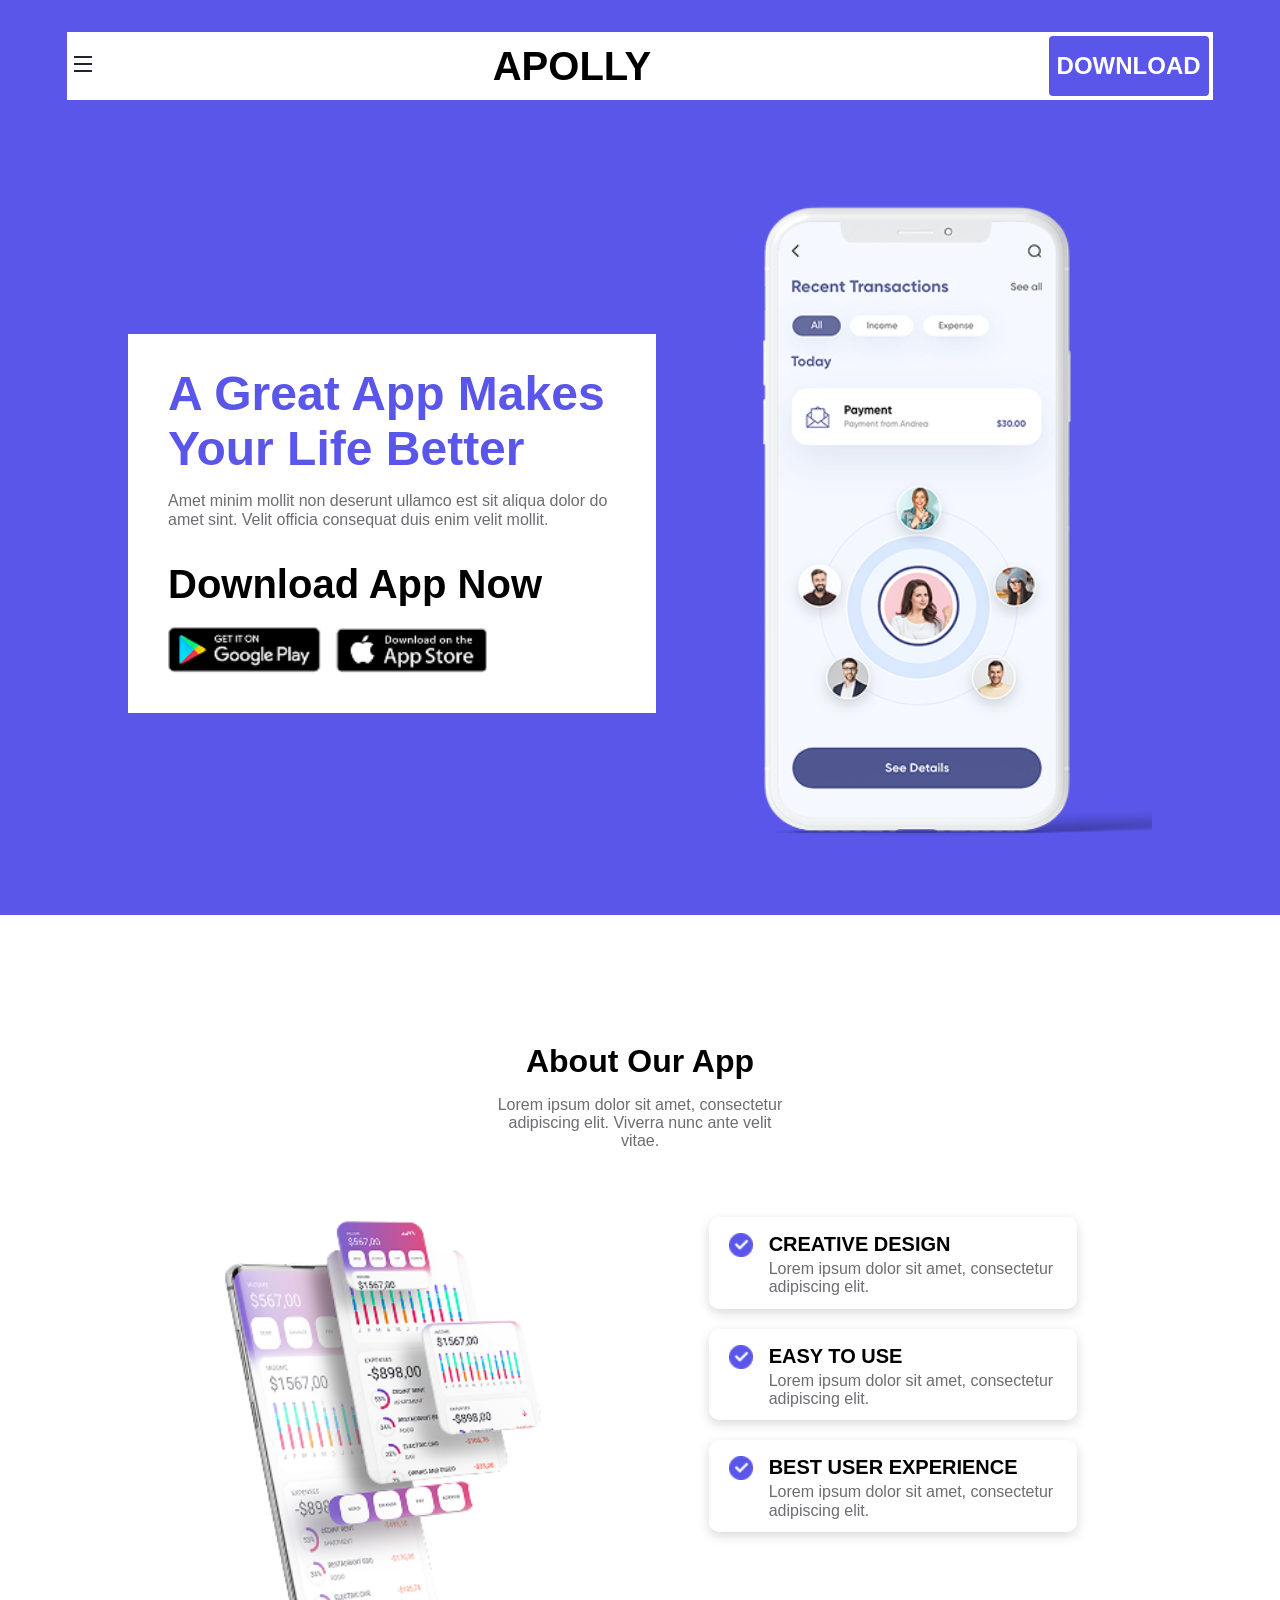
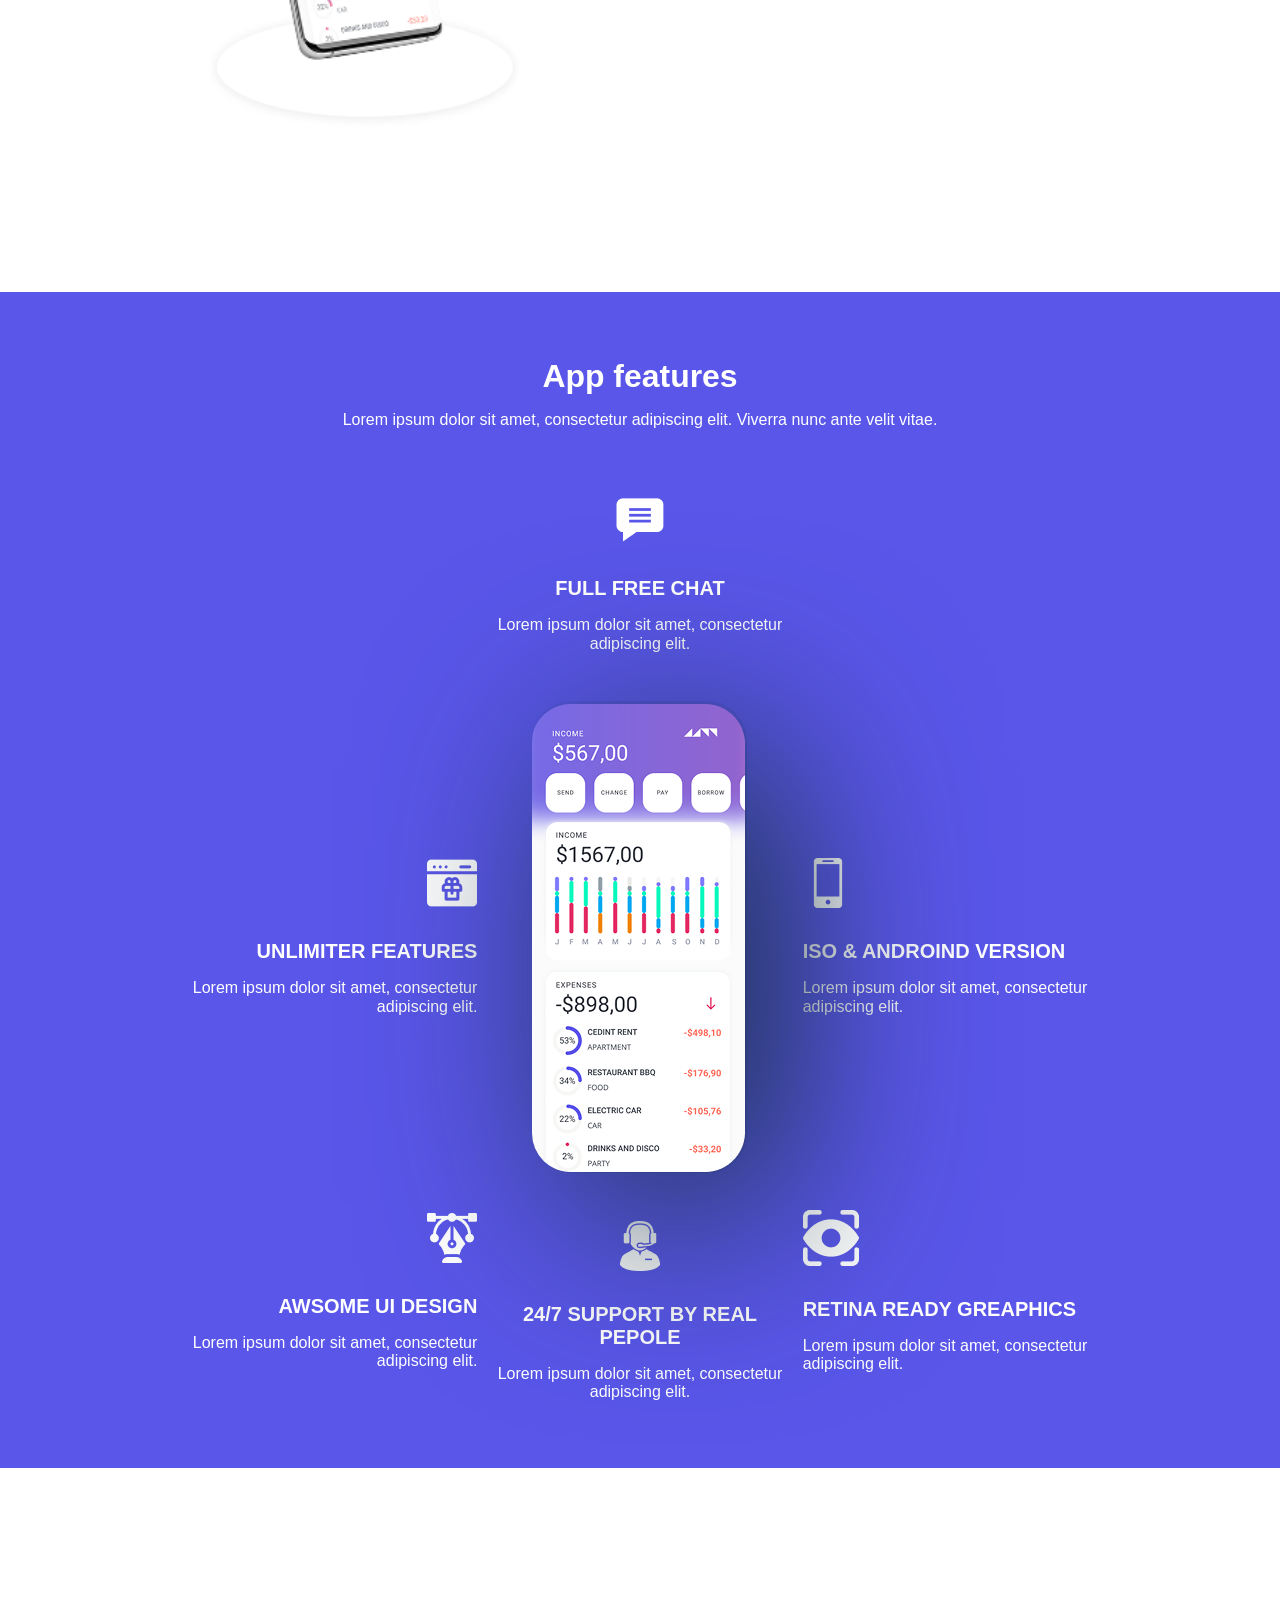
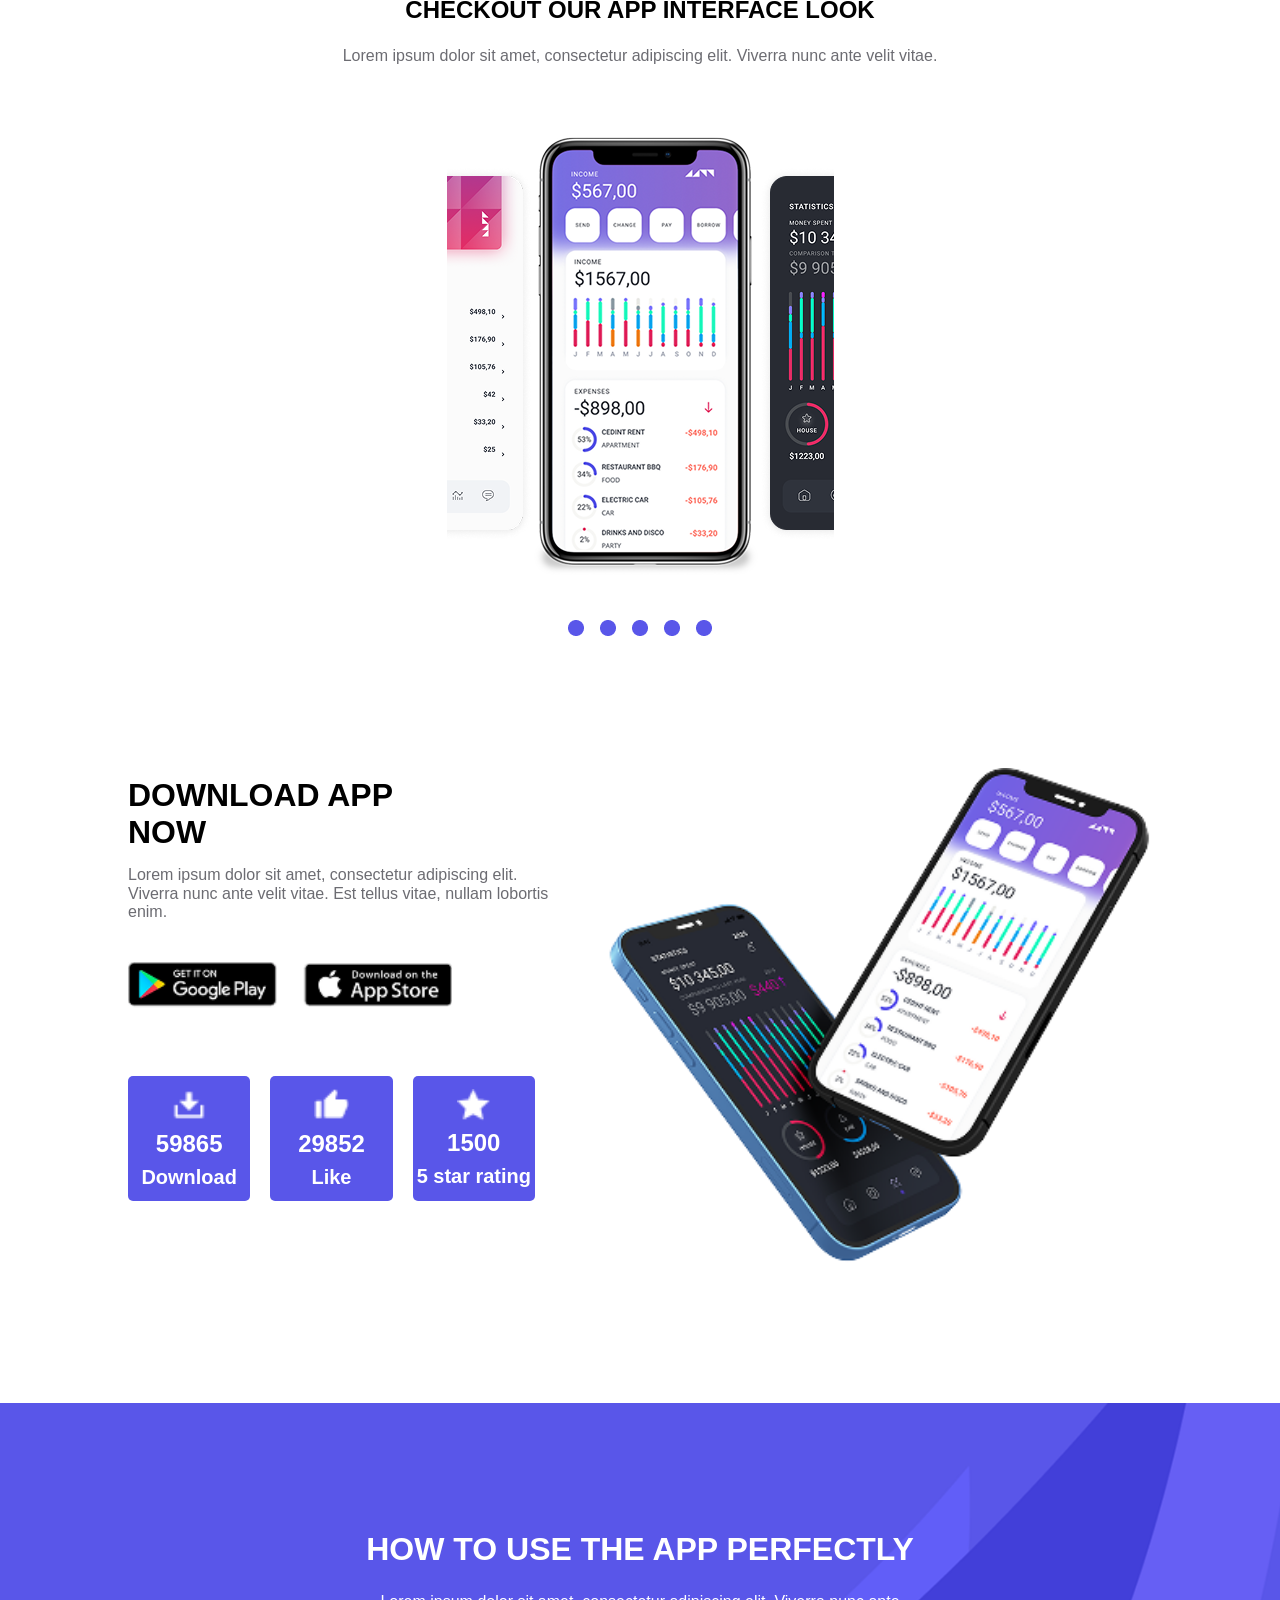
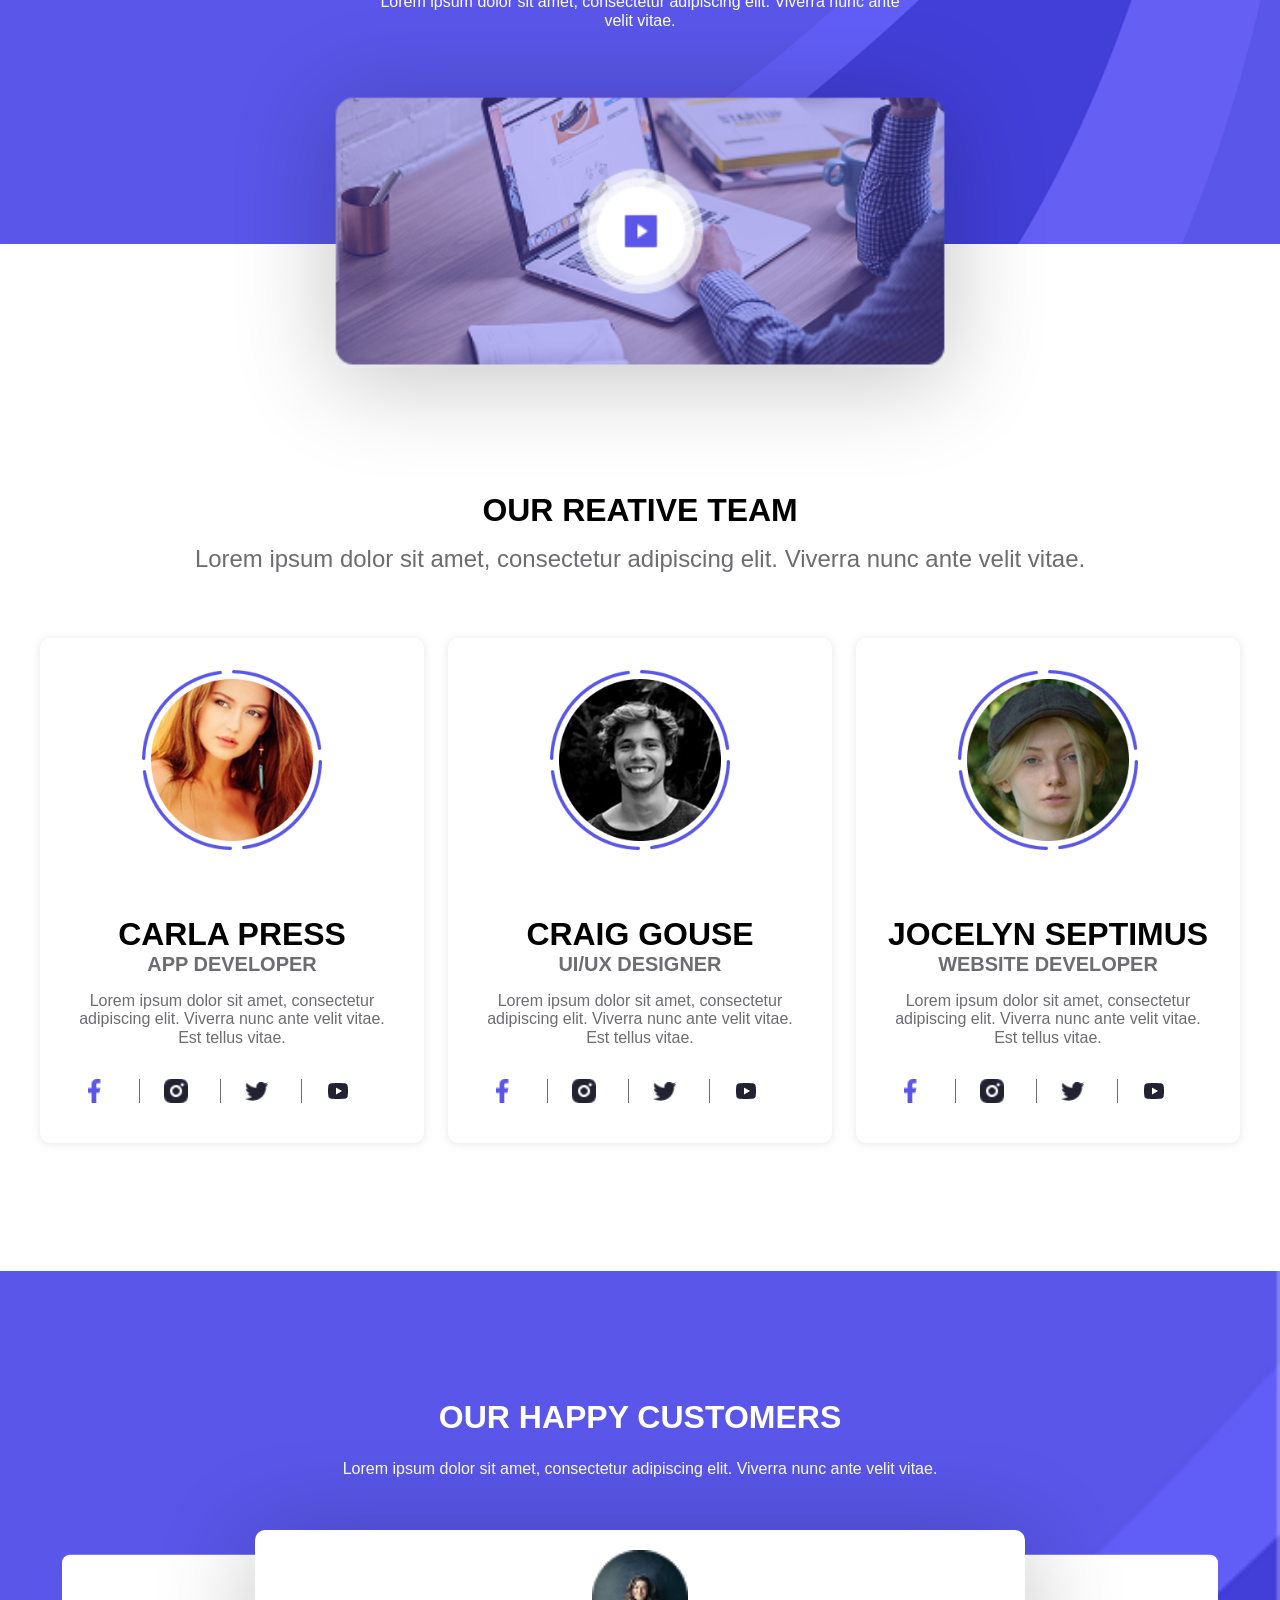
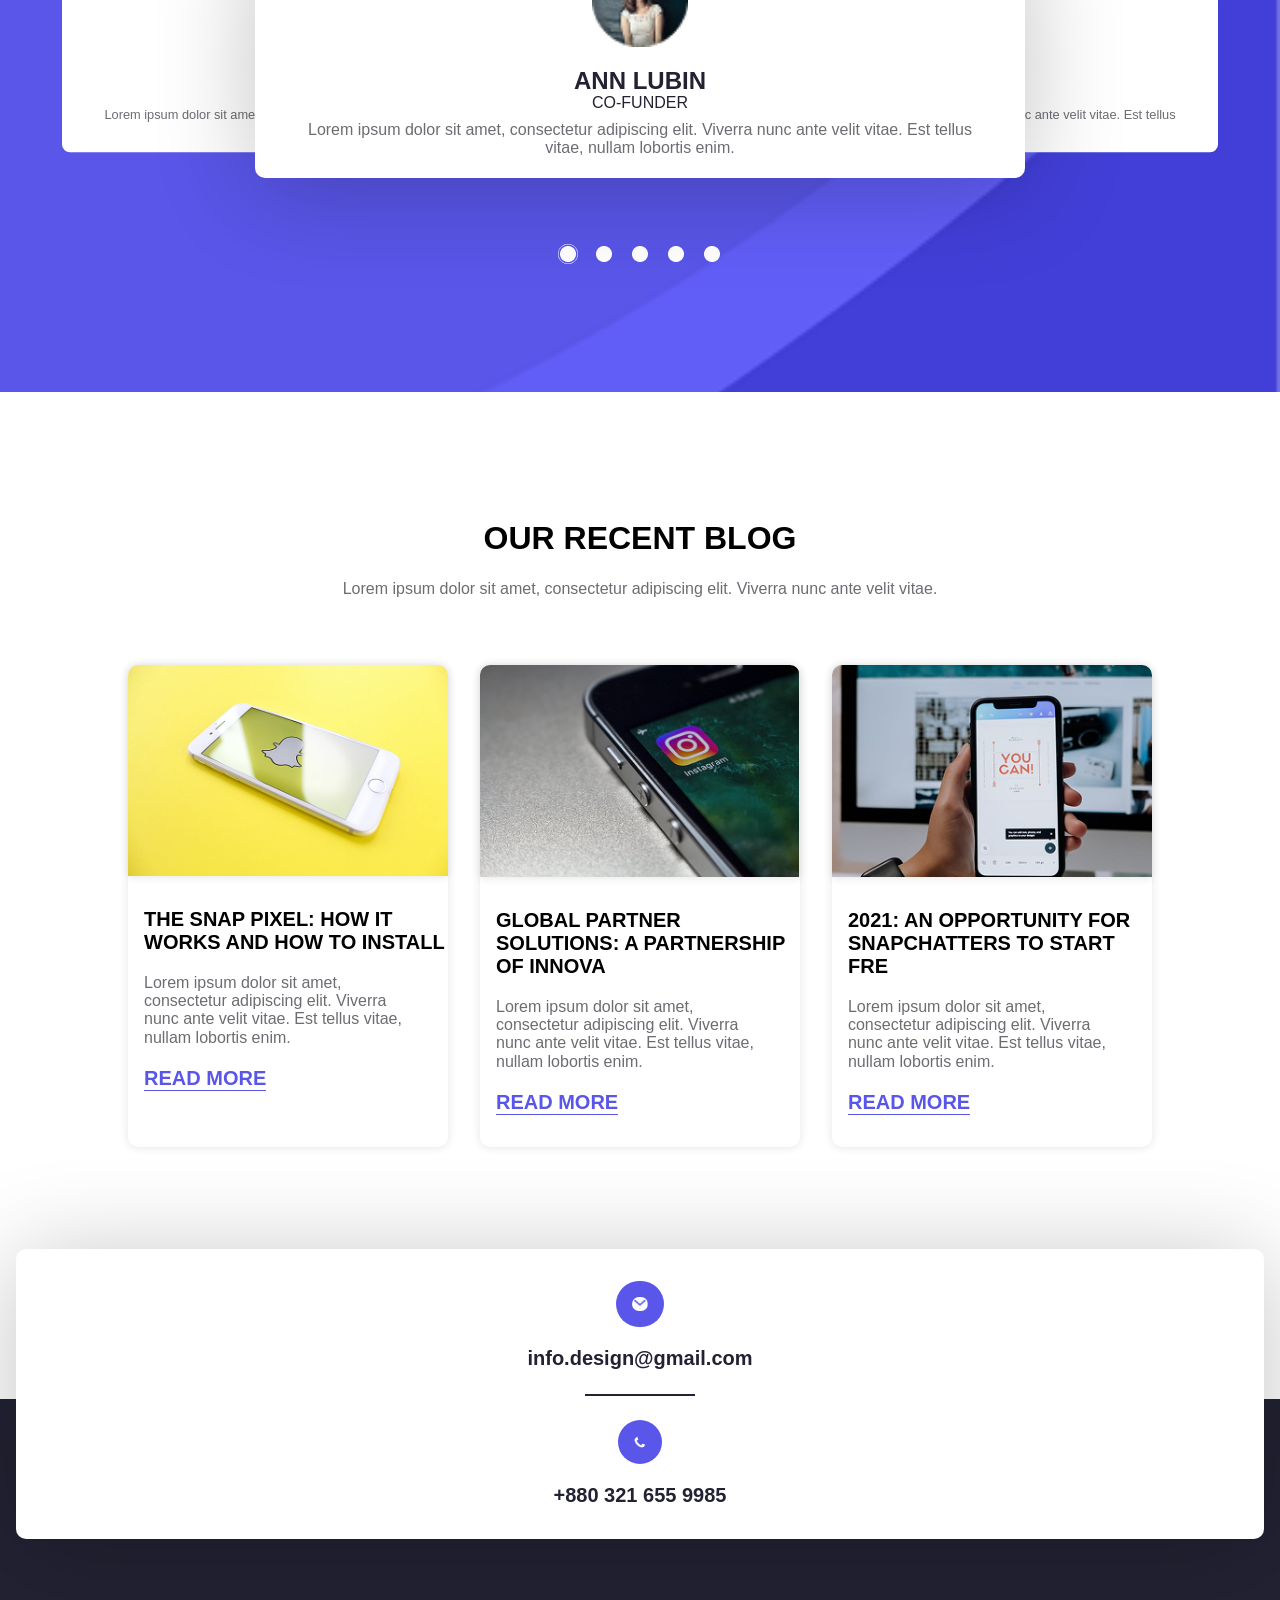
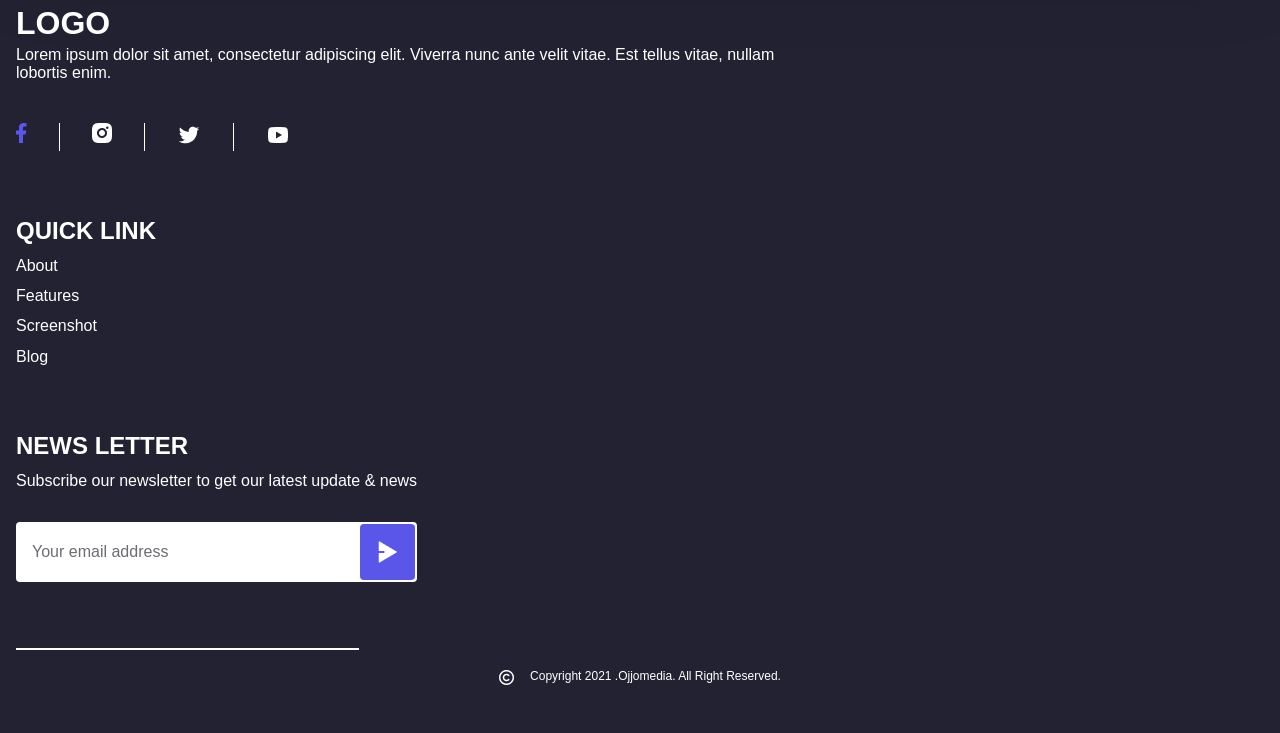
==== index.html @ 75689035 "new lending" ====
<!doctype html>
<html lang="en">
<head>
    <meta charset="UTF-8">
    <meta name="viewport"
          content="width=device-width, user-scalable=no, initial-scale=1.0, maximum-scale=1.0, minimum-scale=1.0">
    <meta http-equiv="X-UA-Compatible" content="ie=edge">
    <link rel="stylesheet" href="normalize.css">
    <link rel="stylesheet" href="styles/main.css">
    <link rel="stylesheet" href="styles/sections/header.css">
    <link rel="stylesheet" href="styles/sections/app.css">
    <link rel="stylesheet" href="styles/components/button.css">
    <link rel="stylesheet" href="styles/sections/about.css">
    <link rel="stylesheet" href="styles/sections/features.css">
    <link rel="stylesheet" href="styles/sections/gallery.css">
    <link rel="stylesheet" href="styles/sections/download.css">
    <link rel="stylesheet" href="styles/sections/video.css">
    <link rel="stylesheet" href="styles/sections/team.css">
    <link rel="stylesheet" href="styles/sections/customers.css">
    <link rel="stylesheet" href="styles/sections/blog.css">
    <link rel="stylesheet" href="styles/sections/footer.css">
    <title>Document</title>
</head>
<body>

<header class="header">
    <div class="header__container">
        <a class="header__hamburger">
            <img class="header__hamburger-icon" src="assets/menu-line.png">
        </a>
        <div class="header__logo">APOLLY</div>
        <button class="header__button button">Download</button>
    </div>
</header>

<section class="hero">
    <div class="hero__container">

        <h5 class="hero__title">A Great App Makes
            Your Life Better</h5>
        <h7 class="hero__text">
            Amet minim mollit non deserunt ullamco est sit aliqua dolor do amet sint. Velit officia consequat duis enim
            velit mollit.
        </h7>
        <h6 class="hero__subtitle">Download App Now</h6>
        <div class="hero__buttons">
            <a class="hero__actions">
                <img class="hero__action" src="assets/toppng%201.png">
            </a>
            <a class="hero__actions">
                <img class="hero__action" src="assets/PngItem_1144050%202.png">
            </a>
        </div>
    </div>
    <img class="hero__image" src="assets/Free%20Ui%20View%20Mobile%20App%20Mockup%201.png">
</section>

<section class="about">
    <div class="about__container">
        <h5 class="about__title">About Our App</h5>
        <h7 class="about__text">Lorem ipsum dolor sit amet, consectetur adipiscing elit. Viverra nunc ante velit
            vitae.
        </h7>
        <div class="about__description">
            <img class="about__image" src="assets/App%20Design.png">
            <div class="about__list">
                <div class="about__item">
                    <img class="checkbox" src="assets/checkbox.png">
                    <div class="about__item-text">
                        <h6 class="about__item-title">Creative design</h6>
                        <h7 class="about__item-subtitle">Lorem ipsum dolor sit amet, consectetur adipiscing elit.
                        </h7>
                    </div>
                </div>
                <div class="about__item">
                    <img class="checkbox" src="assets/checkbox.png">
                    <div class="about__item-text">
                        <h6 class="about__item-title">easy to use</h6>
                        <h7 class="about__item-subtitle">Lorem ipsum dolor sit amet, consectetur adipiscing elit.
                        </h7>
                    </div>
                </div>
                <div class="about__item">
                    <img class="checkbox" src="assets/checkbox.png">
                    <div class="about__item-text">
                        <h6 class="about__item-title">Best user experience</h6>
                        <h7 class="about__item-subtitle">Lorem ipsum dolor sit amet, consectetur adipiscing elit.
                        </h7>
                    </div>
                </div>
            </div>
        </div>
    </div>
</section>

<section class="features">
    <div class="features__container">
        <h5 class="features__title">App features</h5>
        <h7 class="features__about">Lorem ipsum dolor sit amet, consectetur adipiscing elit. Viverra nunc ante velit
            vitae.
        </h7>
        <div class="features__list">
            <div class="features__item features__item--top">
                <img class="features__item-image" src="assets/comment.png">
                <h6 class="features__item-title">Full free chat</h6>
                <h7 class="features__item-text">Lorem ipsum dolor sit amet, consectetur adipiscing elit.</h7>
            </div>
            <div class="features__item features__item--left-top">
                <img class="features__item-image" src="assets/browser.png">
                <h6 class="features__item-title">unlimiter features</h6>
                <h7 class="features__item-text">Lorem ipsum dolor sit amet, consectetur adipiscing elit.</h7>
            </div>
            <div class="features__item features__item--left-bottom">
                <img class="features__item-image" src="assets/vector.png">
                <h6 class="features__item-title">awsome ui design</h6>
                <h7 class="features__item-text">Lorem ipsum dolor sit amet, consectetur adipiscing elit.</h7>
            </div>
            <img class="features__image" src="assets/App.png">
            <div class="features__item features__item--right-top">
                <img class="features__item-image" src="assets/cell-phone.png">
                <h6 class="features__item-title">iso & androind version</h6>
                <h7 class="features__item-text">Lorem ipsum dolor sit amet, consectetur adipiscing elit.</h7>
            </div>
            <div class="features__item features__item--right-bottom">
                <img class="features__item-image" src="assets/eye-scanner%201.png">
                <h6 class="features__item-title">retina ready greaphics</h6>
                <h7 class="features__item-text">Lorem ipsum dolor sit amet, consectetur adipiscing elit.</h7>
            </div>
            <div class="features__item features__item--bottom">
                <img class="features__item-image" src="assets/male-telemarketer.png">
                <h6 class="features__item-title">24/7 support by real pepole</h6>
                <h7 class="features__item-text">Lorem ipsum dolor sit amet, consectetur adipiscing elit.</h7>
            </div>
        </div>
    </div>
</section>

<section class="gallery">
    <div class="gallery__container">
        <h5 class="gallery__title">
            <span>Checkout Our</span>
            <span>App Interface Look</span>
        </h5>

        <h7 class="gallery__subtitle">Lorem ipsum dolor sit amet, consectetur adipiscing elit. Viverra nunc ante velit
            vitae.
        </h7>
        <div class="gallery__slider">
            <div class="gallery__slide">
                <img src="assets/003.png">
            </div>
            <div class="gallery__slide">
                <img src="assets/iPhoneX-Mockup%201.png">
            </div>
            <div class="gallery__slide">
                <img src="assets/001.png">
            </div>
        </div>
        <div class="gallery__dots">
            <a class="gallery__dot gallery__dots--active">
                <img src="assets/Ellipse%207.png">
            </a>
            <a class="gallery__dot gallery__dots--active">
                <img src="assets/Ellipse%207.png">
            </a>
            <a class="gallery__dot gallery__dots--active">
                <img src="assets/Ellipse%207.png">
            </a>
            <a class="gallery__dot gallery__dots--active">
                <img src="assets/Ellipse%207.png">
            </a>
            <a class="gallery__dot gallery__dots--active">
                <img src="assets/Ellipse%207.png">
            </a>
        </div>
    </div>
</section>

<section class="download">
    <div class="download__container">
        <div class="download__container-info">
            <h5 class="download__title">Download App Now</h5>
            <h7 class="download__subtitle">Lorem ipsum dolor sit amet, consectetur adipiscing elit. Viverra nunc ante
                velit vitae. Est tellus vitae, nullam lobortis enim.
            </h7>
            <div class="download__buttons">
                <a class="download__button">
                    <img src="assets/toppng%201.png">
                </a>
                <a class="download__button">
                    <img src="assets/PngItem_1144050%202.png">
                </a>
            </div>
            <div class="download__stats">
                <div class="download__stat">
                    <img class="download__stat-icon" src="assets/download-2-fill.png">
                    <h6 class="download__stat-number">59865</h6>
                    <h7 class="download__stat-text">Download</h7>
                </div>
                <div class="download__stat">
                    <img class="download__stat-icon" src="assets/thumb-up-fill.png">
                    <h6 class="download__stat-number">29852</h6>
                    <h7 class="download__stat-text">Like</h7>
                </div>
                <div class="download__stat">
                    <img class="download__stat-icon" src="assets/star.png">
                    <h6 class="download__stat-number">1500</h6>
                    <h7 class="download__stat-text">5 star rating</h7>
                </div>
            </div>
        </div>
        <img class="download__image" src="assets/Gravity-Scene-iPhone-12-Mockup%201.png">
    </div>
</section>

<section class="video">
    <div class="video__container">
        <h5 class="video__title">how to use the app perfectly</h5>
        <h7 class="video__subtitle">Lorem ipsum dolor sit amet, consectetur adipiscing elit. Viverra nunc ante velit
            vitae.
        </h7>
        <img class="video__image" src="assets/VideoCopy.png">
    </div>
</section>

<section class="team">
    <div class="team__container">
        <h5 class="team__title">Our reative team</h5>
        <h7 class="team__subtitle">Lorem ipsum dolor sit amet, consectetur adipiscing elit. Viverra nunc ante velit
            vitae.
        </h7>
        <div class="team__list">
            <div class="team__item">
                <div class="team__item-avatar">
                    <img class="team__item-photo" src="assets/Profile.png">
                    <img class="team__item-frame" src="assets/Group1513.png">
                </div>
                <h4 class="team__item-title">Carla Press</h4>
                <h6 class="team__item-subtitle">App Developer</h6>
                <h7 class="team__item-text">Lorem ipsum dolor sit amet, consectetur adipiscing elit. Viverra nunc ante
                    velit vitae. Est tellus vitae.
                </h7>
                <div class="team__item-socials">
                    <a class="team__item-social">
                        <img class="team__item-social-icon" src="assets/facebook.png">
                    </a>
                    <a class="team__item-social">
                        <img class="team__item-social-icon" src="assets/inst.png">
                    </a>
                    <a class="team__item-social">
                        <img class="team__item-social-icon" src="assets/link.png">
                    </a>
                    <a class="team__item-social">
                        <img class="team__item-social-icon" src="assets/youtube-fill.png">
                    </a>
                </div>
            </div>
            <div class="team__item">
                <div class="team__item-avatar">
                    <img class="team__item-photo" src="assets/ProfileImage.png">
                    <img class="team__item-frame" src="assets/Group1513.png">
                </div>
                <h4 class="team__item-title">Craig Gouse</h4>
                <h6 class="team__item-subtitle">UI/UX Designer</h6>
                <h7 class="team__item-text">Lorem ipsum dolor sit amet, consectetur adipiscing elit. Viverra nunc ante
                    velit vitae. Est tellus vitae.
                </h7>
                <div class="team__item-socials">
                    <a class="team__item-social">
                        <img class="team__item-social-icon" src="assets/facebook.png">
                    </a>
                    <a class="team__item-social">
                        <img class="team__item-social-icon" src="assets/inst.png">
                    </a>
                    <a class="team__item-social">
                        <img class="team__item-social-icon" src="assets/link.png">
                    </a>
                    <a class="team__item-social">
                        <img class="team__item-social-icon" src="assets/youtube-fill.png">
                    </a>
                </div>
            </div>
            <div class="team__item">
                <div class="team__item-avatar">
                    <img class="team__item-photo" src="assets/ProfileImage-2.png">
                    <img class="team__item-frame" src="assets/Group1513.png">
                </div>
                <h4 class="team__item-title">Jocelyn Septimus</h4>
                <h6 class="team__item-subtitle">Website developer</h6>
                <h7 class="team__item-text">Lorem ipsum dolor sit amet, consectetur adipiscing elit. Viverra nunc ante
                    velit vitae. Est tellus vitae.
                </h7>
                <div class="team__item-socials">
                    <a class="team__item-social">
                        <img class="team__item-social-icon" src="assets/facebook.png">
                    </a>
                    <a class="team__item-social">
                        <img class="team__item-social-icon" src="assets/inst.png">
                    </a>
                    <a class="team__item-social">
                        <img class="team__item-social-icon" src="assets/link.png">
                    </a>
                    <a class="team__item-social">
                        <img class="team__item-social-icon" src="assets/youtube-fill.png">
                    </a>
                </div>
            </div>
        </div>
    </div>
</section>

<section class="customers">
    <div class="customers__container">
        <h5 class="customers__title">Our Happy Customers</h5>
        <h7 class="customers__subtitle">Lorem ipsum dolor sit amet, consectetur adipiscing elit. Viverra nunc ante velit
            vitae.
        </h7>
        <div class="customers__list">
            <div class="customers__item card-side">
                <img class="customers__item-avatar" src="assets/ProfileImage-3.png">
                <h5 class="customers__item-name">Ann Lubin</h5>
                <h7 class="customers__item-role">CO-FUNDER</h7>
                <h7 class="customers__item-text">Lorem ipsum dolor sit amet, consectetur adipiscing elit. Viverra nunc
                    ante velit vitae. Est tellus vitae, nullam lobortis enim.
                </h7>
            </div>
            <div class="customers__item">
                <img class="customers__item-avatar" src="assets/ProfileImage-3.png">
                <h5 class="customers__item-name">Ann Lubin</h5>
                <h7 class="customers__item-role">CO-FUNDER</h7>
                <h7 class="customers__item-text">Lorem ipsum dolor sit amet, consectetur adipiscing elit. Viverra nunc
                    ante velit vitae. Est tellus vitae, nullam lobortis enim.
                </h7>
            </div>
            <div class="customers__item card-side">
                <img class="customers__item-avatar" src="assets/ProfileImage-3.png">
                <h5 class="customers__item-name">Ann Lubin</h5>
                <h7 class="customers__item-role">CO-FUNDER</h7>
                <h7 class="customers__item-text">Lorem ipsum dolor sit amet, consectetur adipiscing elit. Viverra nunc
                    ante velit vitae. Est tellus vitae, nullam lobortis enim.
                </h7>
            </div>
        </div>
        <div class="customers__dots">
            <a class="customers__dots-link active">
                <img class="customers__dots-icon" src="assets/Ellipse%2029.png">
                <img class="customers__dots-frame" src="assets/Ellipse%2033.png">
            </a>
            <a class="customers__dots-link">
                <img class="customers__dots-icon" src="assets/Ellipse%2029.png">
            </a>
            <a class="customers__dots-link">
                <img class="customers__dots-icon" src="assets/Ellipse%2029.png">
            </a>
            <a class="customers__dots-link">
                <img class="customers__dots-icon" src="assets/Ellipse%2029.png">
            </a>
            <a class="customers__dots-link">
                <img class="customers__dots-icon" src="assets/Ellipse%2029.png">
            </a>
        </div>
    </div>
</section>

<section class="blog">
    <div class="blog__container">
        <h5 class="blog__title">Our recent blog</h5>
        <h7 class="blog__subtitle">Lorem ipsum dolor sit amet, consectetur adipiscing elit. Viverra nunc ante velit
            vitae.
        </h7>
        <div class="blog__list">
            <div class="blog__item">
                <img class="blog__item-image" src="assets/Image.png">
                <div class="blog__item-content">
                    <h6 class="blog__item-title">The Snap Pixel: How It Works and How to Install</h6>
                    <h7 class="blog__item-subtitle">Lorem ipsum dolor sit amet, consectetur adipiscing elit. Viverra
                        nunc ante velit vitae. Est tellus vitae, nullam lobortis enim.
                    </h7>
                    <a class="blog__item-read-more">read more</a>
                </div>
            </div>
            <div class="blog__item">
                <img class="blog__item-image" src="assets/Image(1).png">
                <div class="blog__item-content">
                    <h6 class="blog__item-title">Global Partner Solutions: A Partnership of Innova</h6>
                    <h7 class="blog__item-subtitle">Lorem ipsum dolor sit amet, consectetur adipiscing elit. Viverra
                        nunc ante velit vitae. Est tellus vitae, nullam lobortis enim.
                    </h7>
                    <a class="blog__item-read-more">read more</a>
                </div>
            </div>
            <div class="blog__item">
                <img class="blog__item-image" src="assets/Image(2).png">
                <div class="blog__item-content">
                    <h6 class="blog__item-title">2021: An opportunity for Snapchatters to start fre</h6>
                    <h7 class="blog__item-subtitle">Lorem ipsum dolor sit amet, consectetur adipiscing elit. Viverra
                        nunc ante velit vitae. Est tellus vitae, nullam lobortis enim.
                    </h7>
                    <a class="blog__item-read-more">read more</a>
                </div>
            </div>
        </div>
    </div>
</section>

<section class="footer">
    <div class="footer__container">
        <div class="footer__contacts">
            <div class="footer__contact">
                <img class="footer__contact-image" src="assets/check.png">
                <h6 class="footer__contact-text">info.design@gmail.com</h6>
            </div>
            <div class="footer__divider"></div>
            <div class="footer__contact">
                <img class="footer__contact-image" src="assets/phone.png">
                <h6 class="footer__contact-text">+880 321 655 9985</h6>
            </div>
        </div>
        <div class="footer__body">
            <div class="footer__item-about">
                <h4 class="footer__logo">Logo</h4>
                <h7 class="footer__text-about">Lorem ipsum dolor sit amet, consectetur adipiscing elit. Viverra nunc ante
                    velit vitae. Est tellus vitae, nullam lobortis enim.
                </h7>
                <div class="footer__socials">
                    <a class="footer__social-link">
                        <img class="footer__social-icon" src="assets/facebook.png">
                    </a>
                    <a class="footer__social-link">
                        <img class="footer__social-icon" src="assets/inst2.png">
                    </a>
                    <a class="footer__social-link">
                        <img class="footer__social-icon" src="assets/twitter-fill.png">
                    </a>
                    <a class="footer__social-link">
                        <img class="footer__social-icon" src="assets/youtube.png">
                    </a>
                </div>
            </div>
            <div class="footer__item-links">
                <h5 class="footer__title">quick link</h5>
                <div class="footer__sections">
                    <h7 class="footer__section-name">About</h7>
                    <h7 class="footer__section-name">Features</h7>
                    <h7 class="footer__section-name">Screenshot</h7>
                    <h7 class="footer__section-name">Blog</h7>
                </div>
            </div>
            <div class="footer__item-input">
                <h5 class="footer__title">news letter</h5>
                <h7 class="footer__text-input">Subscribe our newsletter to get our latest
                    update & news
                </h7>
                <div class="footer__form">
                    <h7 class="footer__form-text">Your email address</h7>
                    <img class="footer__form-image" src="assets/send-plane-2-fill.png">
                </div>
            </div>

        </div>
        <div class="footer__copy-divider"></div>
        <div class="footer__copyright">
            <img class="footer__copyright-image" src="assets/copyright.png">
            <h8 class="footer__copyright-text">Copyright 2021 .Ojjomedia. All Right Reserved.</h8>
        </div>
    </div>
</section>

</body>
</html>
---- styles/main.css ----
/*primitive tokens*/
:root {
    --font-family: sans-serif;

    --font-size-xs: 12px;
    --font-size-base: 16px;
    --font-size-lg: 20px;
    --font-size-xl: 24px;
    --font-size-2xl: 32px;
    --font-size-3xl: 40px;
    --font-size-4xl: 48px;
    --font-size-5xl: 64px;

    --font-weight-light: 300;
    --font-weight-regular: 400;
    --font-weight-semi-bold: 600;
    --font-weight-bold: 700;


    --color-primary: #5956E9;
    --color-black: #232233;
    --color-white: #FFFFFF;
    --color-body-text: #6C6C72;

    --radius-xs: 4px;
    --radius-sm: 10px;

    --space-1-lg: 2px;
    --space-1: 4px;
    --space-2: 8px;
    --space-3: 12px;
    --space-4: 16px;
    --space-5: 20px;
    --space-6: 24px;
    --space-6-lg: 32px;
    --space-7: 40px;
    --space-7-lg: 66px;
    --space-8: 96px;
    --space-9: 128px;
    --space-10: 160px;
    --space-10-lg: 252px;
    --space-11: 334px;

    --container-max: 375px;

}

/*semantic tokens*/
:root {
    --container-gutter: var(--space-6);
    --hero-padding-top: var(--space-9);
    --hero-padding-bottom: var(--space-9);
}

body {
    font-family: var(--font-family);
}

h1 {
    font-size: var(--font-size-5xl);
    line-height: 1.15;
    letter-spacing: -0.04em;
    font-weight: var(--font-weight-bold);
}

h2 {
    font-size: var(--font-size-4xl);
    line-height: 1.15;
    letter-spacing: -0.03em;
    font-weight: var(--font-weight-bold);
}

h3 {
    font-size: var(--font-size-3xl);
    font-weight: var(--font-weight-semi-bold);
}

h4 {
    font-size: var(--font-size-2xl);
    font-weight: var(--font-weight-bold);
}

h5 {
    font-size: var(--font-size-xl);
    font-weight: var(--font-weight-semi-bold);
}

h6 {
    font-size: var(--font-size-lg);
    font-weight: var(--font-weight-semi-bold);
}

h7 {
    font-size: var(--font-size-base);
    font-weight: var(--font-weight-regular);
}

h8 {
    font-size: var(--font-size-xs);
    font-weight: var(--font-weight-light);
}

h1, h2, h3, h4, h5, h6, h7, h8 {
    margin: 0;
}
---- styles/sections/header.css ----
.header {
    background: var(--color-primary);
    padding-top: var(--space-6-lg);
    padding-bottom: var(--space-6-lg);
    padding-right: clamp(var(--space-4), calc(5.357vw - 1.143px), var(--space-7));
    padding-left: clamp(var(--space-4), calc(5.357vw - 1.143px), var(--space-7));
}

.header__container {
    display: flex;
    flex-direction: row;
    justify-content: space-between;
    align-items: center;
    padding: var(--space-1);
    margin: 0 auto;
    background: var(--color-white);

}

.header__logo {-
    text-transform: uppercase;
    font-weight: var(--font-weight-semi-bold);
    font-size: clamp(var(--font-size-xs), 6vw, var(--font-size-3xl));
}

.header__button.button {
    font-size: clamp(var(--font-size-xs), 6vw, var(--font-size-xl));
}

@media (min-width: 768px) {
    .header {
        padding-right: 50px;
        padding-left: 50px;
    }
}

@media (min-width: 1280px) {
    .header {
        padding-right: clamp(50px, calc(5.357vw - 1.143px), 160px);
        padding-left: clamp(50px, calc(5.357vw - 1.143px), 160px);
    }
}
---- styles/sections/app.css ----
.hero {
    background: var(--color-primary);
    padding: var(--space-7-lg) var(--space-4);
    display: flex;
    flex-direction: column;
    gap: var(--space-7-lg);
}

.hero__container {
    background: var(--color-white);
    padding: var(--space-6-lg) var(--space-4);
    display: flex;
    flex-direction: column;
}

.hero__title {
    color: var(--color-primary);
}

.hero__text {
    padding-top: var(--space-4);
    padding-bottom: var(--space-6-lg);
    color: var(--color-body-text);
}

.hero__buttons {
    display: flex;
    flex-direction: row;
    gap: var(--space-3);
    padding-top: var(--space-5);
}

.hero__action img {
    width: 100%;
}

.hero__image {
    width: 100%;
    margin-left: auto;
    display: block;
}

@media (min-width: 768px) {
    .hero {
        flex-direction: row;
        align-items: center;
        padding: var(--space-10) var(--space-7);
    }
    .hero__container {
        padding-left: clamp(var(--space-4), calc(4.6875vw - 20px), var(--space-7));
    }
    .hero__title {
        font-size: var(--font-size-2xl);
    }
    .hero__action {
        width: 150px;
        height: auto;
    }
}

@media (min-width: 1280px) {
    .hero {
        flex-direction: row;
        align-items: center;
        justify-content: center;
        gap: var(--space-8);
        padding: var(--space-7-lg) var(--space-9);
    }
    .hero__title {
        font-size: clamp(var(--font-size-2xl), 6vw, var(--font-size-4xl));
        font-weight: var(--font-weight-bold);
    }
    .hero__subtitle {
        font-size: clamp(var(--font-size-xl), 6vw, var(--font-size-3xl));
    }
    .hero__container {
        padding-left: clamp(var(--space-7), calc(16.25vw - 168px), var(--space-7-lg));
        max-width: none;
        margin: 0;
    }
    .hero__action {
        width: clamp(150px, 12vw, 200px);
        height: auto;
    }
    .hero__action img {
        width: 100%;
        height: auto;
        display: block;
    }

    .hero__image {
        flex: 0 0 auto;
        width: clamp(400px, 25vw, 500px);
        max-width: 500px;
        padding-left: 0;
        margin: 0;
        display: block;
    }
}
---- styles/components/button.css ----
.button {
    background: var(--color-primary);
    color: var(--color-white);
    padding: var(--space-4) var(--space-2);
    border: 0;
    border-radius: var(--radius-xs);
    font-size: var(--font-size-xs);
    text-transform: uppercase;
    font-weight: var(--font-weight-semi-bold);
}
---- styles/sections/about.css ----
.about {
    padding-top: clamp(var(--space-7-lg), calc(15.776vw + 6.84px), var(--space-9));
    padding-bottom: clamp(var(--space-7-lg), calc(23.919vw - 23.7px), var(--space-10));
    padding-left: clamp(var(--space-4), calc(6.107vw - 6.9px), var(--space-7));
    padding-right: clamp(var(--space-4), calc(6.107vw - 6.9px), var(--space-7));
}

.about__container {
    display: flex;
    flex-direction: column;
    align-items: center;
}

.about__title {
    font-size: clamp(var(--font-size-xl), calc(1.781vw + 18.32px), var(--font-size-2xl));
}

.about__text {
    padding-top: var(--space-4);
    padding-bottom: clamp(var(--space-7), calc(6.616vw + 15.19px), var(--space-7-lg));
    color: var(--color-body-text);
    width: 300px;
    text-align: center;
}

.about__description {
    display: flex;
    flex-direction: column;
    gap: var(--space-7);
}

.about__image {
    width: 100%;
}

.about__list {
    display: flex;
    flex-direction: column;
    gap: var(--space-5);
}

.about__item {
    display: flex;
    flex-direction: row;
    gap: var(--space-4);
    padding-top: var(--space-4);
    padding-bottom: var(--space-3);
    padding-left: var(--space-5);
    padding-right: var(--space-4);
    box-shadow: 0 4px 12px rgba(0, 0, 0, 0.15);
    border-radius: 10px;
}

.about__item-text {
    display: flex;
    flex-direction: column;
    gap: var(--space-1);
}

.about__item-title {
    text-transform: uppercase;
}

.about__item-subtitle {
    color: var(--color-body-text);
    word-break: break-all;
}

.checkbox {
    width: 24px;
    height: 24px;
}

@media (min-width: 768px) {
    .about {
        padding-left: clamp(var(--space-7), calc(23.4375vw - 140px), var(--space-10));
        padding-right: clamp(var(--space-7), calc(23.4375vw - 140px), var(--space-10));
    }
    .about__title {
        font-weight: var(--font-weight-bold);
    }
    .about__description {
        display: flex;
        flex-direction: row;
        gap: clamp(var(--space-7), calc(23.4375vw - 140px), var(--space-10));
    }
    .about__image {
        width: 40%;
    }
    .about__item-subtitle {
        word-break: normal;
    }
}

@media (min-width: 1280px) {
    .about__image {
        width: 50%;
    }
}
---- styles/sections/features.css ----
.features {
    background: var(--color-primary);
    color: var(--color-white);
    padding: var(--space-7-lg) var(--space-7);
}

.features__container {
    display: flex;
    flex-direction: column;
    align-items: center;
    width: 100%;
}

.features__about {
    text-align: center;
    padding-top: var(--space-4);
    padding-bottom: clamp(var(--space-6-lg), calc(17.91px + 3.76vw), var(--space-7-lg));
}

.features__list {
    display: flex;
    flex-direction: column;
    align-items: center;
    gap: var(--space-7);
    width: 100%;
    padding-left: var(--space-6-lg);
    padding-right: var(--space-6-lg);
    box-sizing: border-box;
}

.features__item {
    display: flex;
    flex-direction: column;
    align-items: center;
    text-align: center;
}

.features__item-title {
    text-transform: uppercase;
    padding-top: var(--space-6-lg);
    padding-bottom: var(--space-4);
}

.features__title {
    font-size: clamp(var(--font-size-xl), calc(20.69px + 0.88vw), var(--font-size-2xl));
}

.features__image {
    filter: drop-shadow(40px 40px 100px #18303F);
    border-radius: 40px;
}


@media (min-width: 768px) {
    .features__title {
        font-weight: var(--font-weight-bold);
    }

    .features__list {
        display: grid;
        grid-template-columns: repeat(3, 1fr);
        grid-template-areas:
            ". top ."
            "left-top phone right-top"
            "left-bottom bottom right-bottom";
        gap: var(--space-2);
        padding-left: 0;
        padding-right: 0;
    }

    .features__item--top {
        grid-area: top;
        text-align: center;
        padding-bottom: var(--space-7);
    }

    .features__item--bottom {
        grid-area: bottom;
        text-align: center;
        padding-top: var(--space-7);
    }

    .features__item--left-top {
        grid-area: left-top;
        text-align: right;
        align-items: flex-end;
    }

    .features__item--right-top {
        grid-area: right-top;
        text-align: left;
        align-items: flex-start;
    }

    .features__item--left-bottom {
        grid-area: left-bottom;
        text-align: right;
        align-items: flex-end;
    }

    .features__item--right-bottom {
        grid-area: right-bottom;
        text-align: left;
        align-items: flex-start;
    }

    .features__image {
        grid-area: phone;
        justify-self: center;
    }
}

@media (min-width: 1280px) {
    .features__list {
        padding-left: var(--space-9);
        padding-right: var(--space-9);
    }
}
---- styles/sections/gallery.css ----
.gallery {
    padding-top: clamp(var(--space-7-lg), 40.31px + 6.85vw, var(--space-9));
}

.gallery__container {
    display: flex;
    flex-direction: column;
    align-items: center;
    text-align: center;
}

.gallery__title {
    text-transform: uppercase;
    font-weight: clamp(var(--font-size-xl), 20.69px + 0.88vw, var(--font-size-2xl));
}

.gallery__title span {
    display: block;
}

.gallery__subtitle {
    color: var(--color-body-text);
    padding-top: var(--space-4);
    padding-bottom: clamp(var(--space-7), 29.23px + 2.87vw, var(--space-7-lg));
    width: 80%;
}

.gallery__slider {
    display: flex;
    flex-direction: row;
    align-items: center;
    padding-bottom: var(--space-7);
}

.gallery__slide img {
    width: 100%;
}

.gallery__dots {
    display: flex;
    flex-direction: row;
    gap: var(--space-4);
}

@media (min-width: 768px) {
    .gallery__title {
        font-weight: var(--font-weight-bold);
    }
    .gallery__subtitle {
        padding-top: clamp(var(--space-4), 4.00px + 1.56vw, var(--space-6));
    }
}

@media (min-width: 1280px) {
    .gallery__title span {
        display: inline;
    }
}
---- styles/sections/download.css ----
.download {
    padding-top: clamp(var(--space-7-lg), 40.31px + 6.85vw, var(--space-9));
    padding-bottom: clamp(var(--space-7-lg), 40.31px + 6.85vw, var(--space-9));
    padding-left: clamp(var(--space-4), -6.90px + 6.11vw, var(--space-7));
    padding-right: clamp(var(--space-4), -6.90px + 6.11vw, var(--space-7));
}

.download__container-info {
    display: flex;
    flex-direction: column;
    align-items: flex-start;
}

.download__title {
    text-transform: uppercase;
    font-size: clamp(var(--font-size-xl), 20.69px + 0.88vw, var(--font-size-2xl));
}

.download__subtitle {
    padding-top: var(--space-4);
    padding-bottom: var(--space-7);
    color: var(--color-body-text);
    width: 95%;
}

.download__buttons {
    display: flex;
    flex-direction: row;
    gap: var(--space-6);
    padding-bottom: var(--space-7-lg);
}

.download__button img {
    width: 150px;
    height: auto;
    display: block;
}

.download__stats {
    display: grid;
    grid-template-columns: repeat(3, 1fr);
    gap: var(--space-5);
    padding-bottom: var(--space-7-lg);
}

.download__stat {
    background: var(--color-primary);
    color: var(--color-white);
    border-radius: 5px;
    display: flex;
    flex-direction: column;
    align-items: center;
    justify-content: center;
    gap: var(--space-2);
    padding: var(--space-3) var(--space-1);
}

.download__stat-icon {
    width: 30%;
}

.download__image {
    width: 100%;
}

@media (min-width: 768px) {
    .download {
        padding-left: clamp(var(--space-7), -92.00px + 17.19vw, var(--space-9));
        padding-right: clamp(var(--space-7), -92.00px + 17.19vw, var(--space-9));
    }
    .download__container {
        display: flex;
        flex-direction: row;
        gap: var(--space-6);
        align-items: center;
    }
    .download__title {
        font-weight: var(--font-weight-bold);
        width: 75%;
    }
    .download__stat-number {
        font-size: clamp(var(--font-size-lg), 14.00px + 0.78vw, var(--font-size-xl));
    }
    .download__stat-text {
        font-size: clamp(var(--font-size-base), 10.00px + 0.78vw, var(--font-size-lg));
    }
}

@media (min-width: 1280px) {
    .download__stat-text {
        font-weight: var(--font-weight-semi-bold);
    }
}
---- styles/sections/video.css ----
.video {
    background: var(--color-primary);
    color: var(--color-white);
    padding-top: clamp(var(--space-7), 90.81px + -6.62vw, var(--space-7-lg));
    padding-bottom: var(--space-7-lg);
    padding-left: clamp(var(--space-4), -60.34px + 20.36vw, var(--space-8));
    padding-right: clamp(var(--space-4), -60.34px + 20.36vw, var(--space-8));
}

.video__container {
    display: flex;
    flex-direction: column;
    align-items: center;
    text-align: center;
}

.video__title {
    text-transform: uppercase;
    font-size: clamp(var(--font-size-xl), 16.37px + 2.04vw, var(--font-size-2xl));
}

.video__subtitle {
    width: 85%;
    padding-top: clamp(var(--space-5), 59.08px + -5.09vw, var(--space-7));
    padding-bottom: clamp(var(--space-7), 15.19px + 6.62vw, var(--space-7-lg));
}

.video__image {
    margin-bottom: -140px;
    border-radius: var(--space-3);
    width: 100%;
    box-shadow: 0px 10px 100px rgba(0, 0, 0, 0.24);
}

@media (min-width: 768px) {
    .video {
        padding-top: clamp(var(--space-7), -92.00px + 17.19vw, var(--space-9));
        padding-right: clamp(var(--space-8), -261.00px + 46.48vw, var(--space-11));
        padding-left: clamp(var(--space-8), -261.00px + 46.48vw, var(--space-11));
    }

    .video__title {
        font-weight: var(--font-weight-bold);
        width: 90%;
    }

    .video__subtitle {
        padding-top: clamp(var(--space-5), 12.00px + 1.04vw, var(--space-6-lg));
    }

    .video__image {
        margin-bottom: -190px;
    }
}

@media (min-width: 1280px) {
    .video {
        background: url("../../assets/Rectangle 15.png") center/cover no-repeat;
    }
    .video__image {
        width: 100%;
    }
}
---- styles/sections/team.css ----
.team {
    margin-top: clamp(var(--space-9), 78.00px + 13.33vw, var(--space-11));
    padding-bottom: clamp(var(--space-7-lg), 6.84px + 15.78vw, var(--space-9));
    padding-left: clamp(var(--space-4), -6.90px + 6.11vw, var(--space-7));
    padding-right: clamp(var(--space-4), -6.90px + 6.11vw, var(--space-7));
}

.team__container {
    display: flex;
    flex-direction: column;
    align-items: center;
    text-align: center;
}

.team__title {
    text-transform: uppercase;
    font-size: clamp(var(--font-size-xl), 20.69px + 0.88vw, var(--font-size-2xl));
}

.team__subtitle {
    padding-top: var(--space-4);
    padding-bottom: clamp(var(--space-7), 29.23px + 2.87vw, var(--space-7-lg));
    color: var(--color-body-text);
}

.team__list {
    display: flex;
    flex-direction: column;
    gap: var(--space-6-lg);
}

.team__item {
    display: flex;
    flex-direction: column;
    align-items: center;
    box-shadow: 0px 1px 10px rgba(0, 0, 0, 0.1);
    border-radius: 10px;
    padding-top: var(--space-6-lg);
    padding-bottom: var(--space-7);
    padding-left: var(--space-1);
    padding-right: var(--space-1);
}

.team__item-avatar {
    position: relative;
    width: 180px;
    height: 180px;
}

.team__item-photo {
    position: absolute;
    top: 50%;
    left: 50%;
    transform: translate(-50%, -50%);
    width: 90%;
    height: 90%;
    object-fit: cover;
}

.team__item-frame {
    position: absolute;
    top: 0;
    left: 0;
    width: 100%;
    height: 100%;
    z-index: 2;
}

.team__item-title {
    text-transform: uppercase;
    padding-top: clamp(var(--space-3), 117.53px + -13.74vw, var(--space-7-lg));
    font-size: clamp(var(--font-size-lg), 43.45px + -3.05vw, var(--font-size-2xl));
}

.team__item-subtitle {
    text-transform: uppercase;
    padding-bottom: var(--space-4);
    color: var(--color-body-text);
    font-size: clamp(var(--font-size-base), 23.82px + -1.02vw, var(--font-size-lg));
}

.team__item-text {
    color: var(--color-body-text);
    padding-bottom: var(--space-6-lg);
    width: 95%;
}

.team__item-socials {
    display: flex;
    flex-direction: row;
    align-items: center;
    gap: var(--space-6);
}

.team__item-social {
    padding-right: var(--space-6-lg);
    border-right: 1px solid var(--color-body-text);
}

.team__item-social:last-child {
    border-right: none;
}

.team__item-social-icon {
    height: 24px;
    width: 24px;
    display: block;
    object-fit: contain;
}

@media (min-width: 768px) {
    .team__title {
        font-weight: var(--font-weight-bold);
    }
    .team__list {
        display: grid;
        grid-template-columns: repeat(3, 1fr);
        gap: var(--space-6);
    }
    .team__subtitle {
        width: 75%;
        font-size: clamp(var(--font-size-base), 4.00px + 1.56vw, var(--font-size-xl));
    }
    .team__item {
        padding-right: clamp(var(--space-1), -20.00px + 3.13vw, var(--space-5));
        padding-left: clamp(var(--space-1), -20.00px + 3.13vw, var(--space-5));
    }
    .team__item-socials {
        gap: var(--space-3);
    }
    .team__item-social {
        padding-right: var(--space-3);
    }
    .team__item-title {
        padding-top: clamp(var(--space-3), -69.00px + 10.55vw, var(--space-7-lg));
        font-weight: var(--font-weight-semi-bold);
        font-size: clamp(var(--font-size-lg), 2.00px + 2.34vw, var(--font-size-2xl));
    }
    .team__item-subtitle {
        font-weight: var(--font-weight-regular);
        font-size: clamp(var(--font-size-base), 10.00px + 0.78vw, var(--font-size-lg));
    }
}

@media (min-width: 1280px) {
    .team__item-title {
        font-weight: var(--font-weight-bold);
    }
    .team__item-subtitle {
        font-weight: var(--font-weight-semi-bold);
    }
    .team__item-socials {
        gap: var(--space-6);
    }
    .team__item-social {
        padding-right: var(--space-6-lg);
    }
}
---- styles/sections/customers.css ----
.customers {
    background: url("../../assets/Rectangle23.png") center/cover no-repeat;
    color: var(--color-white);
    padding-top: clamp(var(--space-7-lg), 6.84px + 15.78vw, var(--space-9));
    padding-bottom: clamp(var(--space-7-lg), 6.84px + 15.78vw, var(--space-9));
    overflow: hidden;
}

.customers__container {
    display: flex;
    flex-direction: column;
    align-items: center;
    text-align: center;
}

.customers__title {
    text-transform: uppercase;
    padding-bottom: var(--space-4);
    font-size: clamp(var(--font-size-xl), 16.37px + 2.04vw, var(--font-size-2xl));
}

.customers__subtitle {
    width: 80%;
}

.customers__list {
    display: flex;
    flex-direction: row;
    justify-content: center;
    align-items: center;
    gap: -100px;
    padding-top: clamp(var(--space-6-lg), 23.75px + 2.20vw, var(--space-7-lg));
    padding-bottom: clamp(var(--space-7), 15.19px + 6.62vw, var(--space-7-lg));
}

.customers__item {
    background: var(--color-white);
    color: var(--color-black);
    display: flex;
    flex-direction: column;
    align-items: center;
    padding-top: var(--space-5);
    padding-bottom: var(--space-5);
    padding-left: clamp(var(--space-2), -22.53px + 8.14vw, var(--space-7));
    padding-right: clamp(var(--space-2), -22.53px + 8.14vw, var(--space-7));
    box-shadow: 0px 10px 100px rgba(0, 0, 0, 0.24);
    border-radius: 10px;
    width: clamp(340px, 235.04px + 27.99vw, 450px);
    box-sizing: border-box;
    z-index: 2;
    transform: scale(1);
}

.card-side {
    box-shadow: none;
    z-index: 1;
    margin-right: clamp(-300px, -202.29px + -12.72vw, -250px);
    margin-left: clamp(-300px, -202.29px + -12.72vw, -250px);
    transform: scale(0.8);
}

.customers__item-avatar {
    width: 20%;
    padding-bottom: var(--space-3);
}

.customers__item-name {
    text-transform: uppercase;
}

.customers__item-role {
    padding-bottom: var(--space-4);
}

.customers__item-text {
    color: var(--color-body-text);
}

.customers__dots {
    display: flex;
    flex-direction: row;
    gap: var(--space-4);
}

.customers__dots-link {
    position: relative;
    display: block;
    width: 20px;
    height: 20px;
}

.customers__dots-icon {
    position: absolute;
    top: 50%;
    left: 50%;
    transform: translate(-50%, -50%);
    width: 80%;
    height: 80%;
    object-fit: cover;
}

.customers__dots-frame {
    position: absolute;
    top: 0;
    left: 0;
    width: 100%;
    height: 100%;
    z-index: 2;
    object-fit: contain;
}

@media (min-width: 768px) {
    .customers__title {
        font-weight: var(--font-weight-bold);
        padding-bottom: clamp(var(--space-4), 4.00px + 1.56vw, var(--space-6));
    }
    .customers__subtitle {
        width: 55%;
    }
    .customers__item-avatar {
        width: 14%;
        padding-bottom: clamp(var(--space-3), 0.00px + 1.56vw, var(--space-5));
    }
    .customers__item-role {
        padding-bottom: clamp(var(--space-2), 28.00px + -1.56vw, var(--space-4));
    }
    .customers__item {
        width: clamp(450px, -30.00px + 62.50vw, 770px);
    }
    .card-side {
        margin-right: clamp(-500px, 0.00px + -39.06vw, -300px);
        margin-left: clamp(-500px, 0.00px + -39.06vw, -300px);
    }
}

@media (min-width: 1280px) {
    .customers__item-name {
        font-weight: var(--font-weight-bold);
    }
}
---- styles/sections/blog.css ----
.blog {
    padding-top: clamp(var(--space-7-lg), 6.84px + 15.78vw, var(--space-9));
    padding-bottom:  var(--space-10-lg);
    padding-left: clamp(var(--space-3), -14.72px + 7.12vw, var(--space-7));
    padding-right: clamp(var(--space-3), -14.72px + 7.12vw, var(--space-7));
}

.blog__container {
    display: flex;
    flex-direction: column;
    align-items: center;
    text-align: center;
}

.blog__title {
    text-transform: uppercase;
    padding-bottom: var(--space-4);
    font-size: clamp(var(--font-size-xl), 16.37px + 2.04vw, var(--font-size-2xl));
}

.blog__subtitle {
    color: var(--color-body-text);
    padding-bottom: var(--space-7);
}

.blog__list {
    display: flex;
    flex-direction: column;
    gap: clamp(var(--space-6), 55.27px + -4.07vw, var(--space-7));
}

.blog__item {
    display: flex;
    flex-direction: column;
    gap: var(--space-6-lg);
    border-radius: 10px;
    box-shadow: 0px 1px 10px rgba(0, 0, 0, 0.1);
}

.blog__item-image {
    width: 100%;
    border-radius: 10px 10px 0 0;
    box-shadow: 0px 1px 10px rgba(0, 0, 0, 0.1);
}

.blog__item-content {
    display: flex;
    flex-direction: column;
    align-items: flex-start;
    text-align: left;
    gap: var(--space-5);
    padding-left: var(--space-4);
    padding-bottom: var(--space-6-lg);
}

.blog__item-title {
    text-transform: uppercase;
    width: 96%;
}

.blog__item-subtitle {
    color: var(--color-body-text);
    width: 80%;
}

.blog__item-read-more {
    color: var(--color-primary);
    text-transform: uppercase;
    border-bottom: 1px solid var(--color-primary);
    font-size: var(--font-size-lg);
    font-weight: var(--font-weight-semi-bold);
}

@media (min-width: 768px) {
    .blog {
        padding-left: clamp(var(--space-7), -92.00px + 17.19vw, var(--space-9));
        padding-right: clamp(var(--space-7), -92.00px + 17.19vw, var(--space-9));
    }
    .blog__title {
        font-weight: var(--font-weight-bold);
        padding-bottom: clamp(var(--space-4), 4.00px + 1.56vw, var(--space-6));
    }
    .blog__subtitle {
        padding-bottom: clamp(var(--space-7), 1.00px + 5.08vw, var(--space-7-lg));
    }
    .blog__list {
        flex-direction: row;
        gap: clamp(var(--space-6), 12.00px + 1.56vw, var(--space-6-lg));
    }
    .blog__item-title {
        width: 100%;
    }
    .blog__item-subtitle {
        width: 90%;
    }
}
---- styles/sections/footer.css ----
.footer {
    background: var(--color-black);
    color: var(--color-white);
    padding-right: var(--space-4);
    padding-left: var(--space-4);
    padding-bottom: var(--space-6);
}

.footer__container {
    display: flex;
    flex-direction: column;
}

.footer__contacts {
    background: var(--color-white);
    color: var(--color-black);
    padding-top: var(--space-6-lg);
    padding-bottom: var(--space-6-lg);
    padding-left: var(--space-6-lg);
    padding-right: var(--space-6-lg);
    display: flex;
    flex-direction: column;
    align-items: center;
    gap: var(--space-6);
    border-radius: 10px;
    margin-top: -150px;
    box-shadow: 0px 10px 100px rgba(0, 0, 0, 0.24);
    margin-bottom: var(--space-7-lg);
}

.footer__divider {
    background: var(--color-black);
    width: 110px;
    height: 2px;
}

.footer__contact {
    display: flex;
    flex-direction: column;
    align-items: center;
    gap: var(--space-5);
}

.footer__contact-image {
    background: var(--color-primary);
    padding: var(--space-4);
    width: 7%;
    border-radius: 50px;
}

.footer__body {
    display: flex;
    flex-direction: column;
    align-items: flex-start;
    gap: var(--space-7-lg);
}

.footer__item-about {
    display: flex;
    flex-direction: column;
    align-items: flex-start;
}

.footer__logo {
    text-transform: uppercase;
}

.footer__socials {
    margin-top: var(--space-7);
    display: flex;
    flex-direction: row;
    gap: var(--space-6-lg);
}

.footer__text-about {
    padding-top: var(--space-1);
    width: 90%;
}

.footer__social-link {
    border-right: 1px solid var(--color-white);
    padding-right: var(--space-6-lg);
}

.footer__social-link:last-child {
    border-right: none;
}

.footer__item-links {
    display: flex;
    flex-direction: column;
    gap: var(--space-3);
}

.footer__title {
    text-transform: uppercase;
}

.footer__sections {
    display: flex;
    flex-direction: column;
    gap: var(--space-3);
}

.footer__item-input {
    display: flex;
    flex-direction: column;
}

.footer__text-input {
    padding-top: var(--space-3);
    padding-bottom: var(--space-6-lg);
}

.footer__form {
    display: flex;
    flex-direction: row;
    justify-content: space-between;
    align-items: center;
    background: var(--color-white);
    color: var(--color-body-text);
    border-radius: var(--radius-xs);
    padding-top: var(--space-1-lg);
    padding-bottom: var(--space-1-lg);
    padding-left: var(--space-4);
    padding-right: var(--space-1-lg);
}

.footer__form-image {
    background: var(--color-primary);
    padding: var(--space-4);
    border-radius: var(--radius-xs);
}

.footer__copy-divider {
    background: var(--color-white);
    width: 343px;
    height: 2px;
    margin-top: var(--space-7-lg);
    margin-bottom: var(--space-5);
}

.footer__copyright {
    display: flex;
    flex-direction: row;
    justify-content: center;
    gap: var(--space-4);
    padding-bottom: var(--space-6);
}

@media (min-width: 768px) {

}
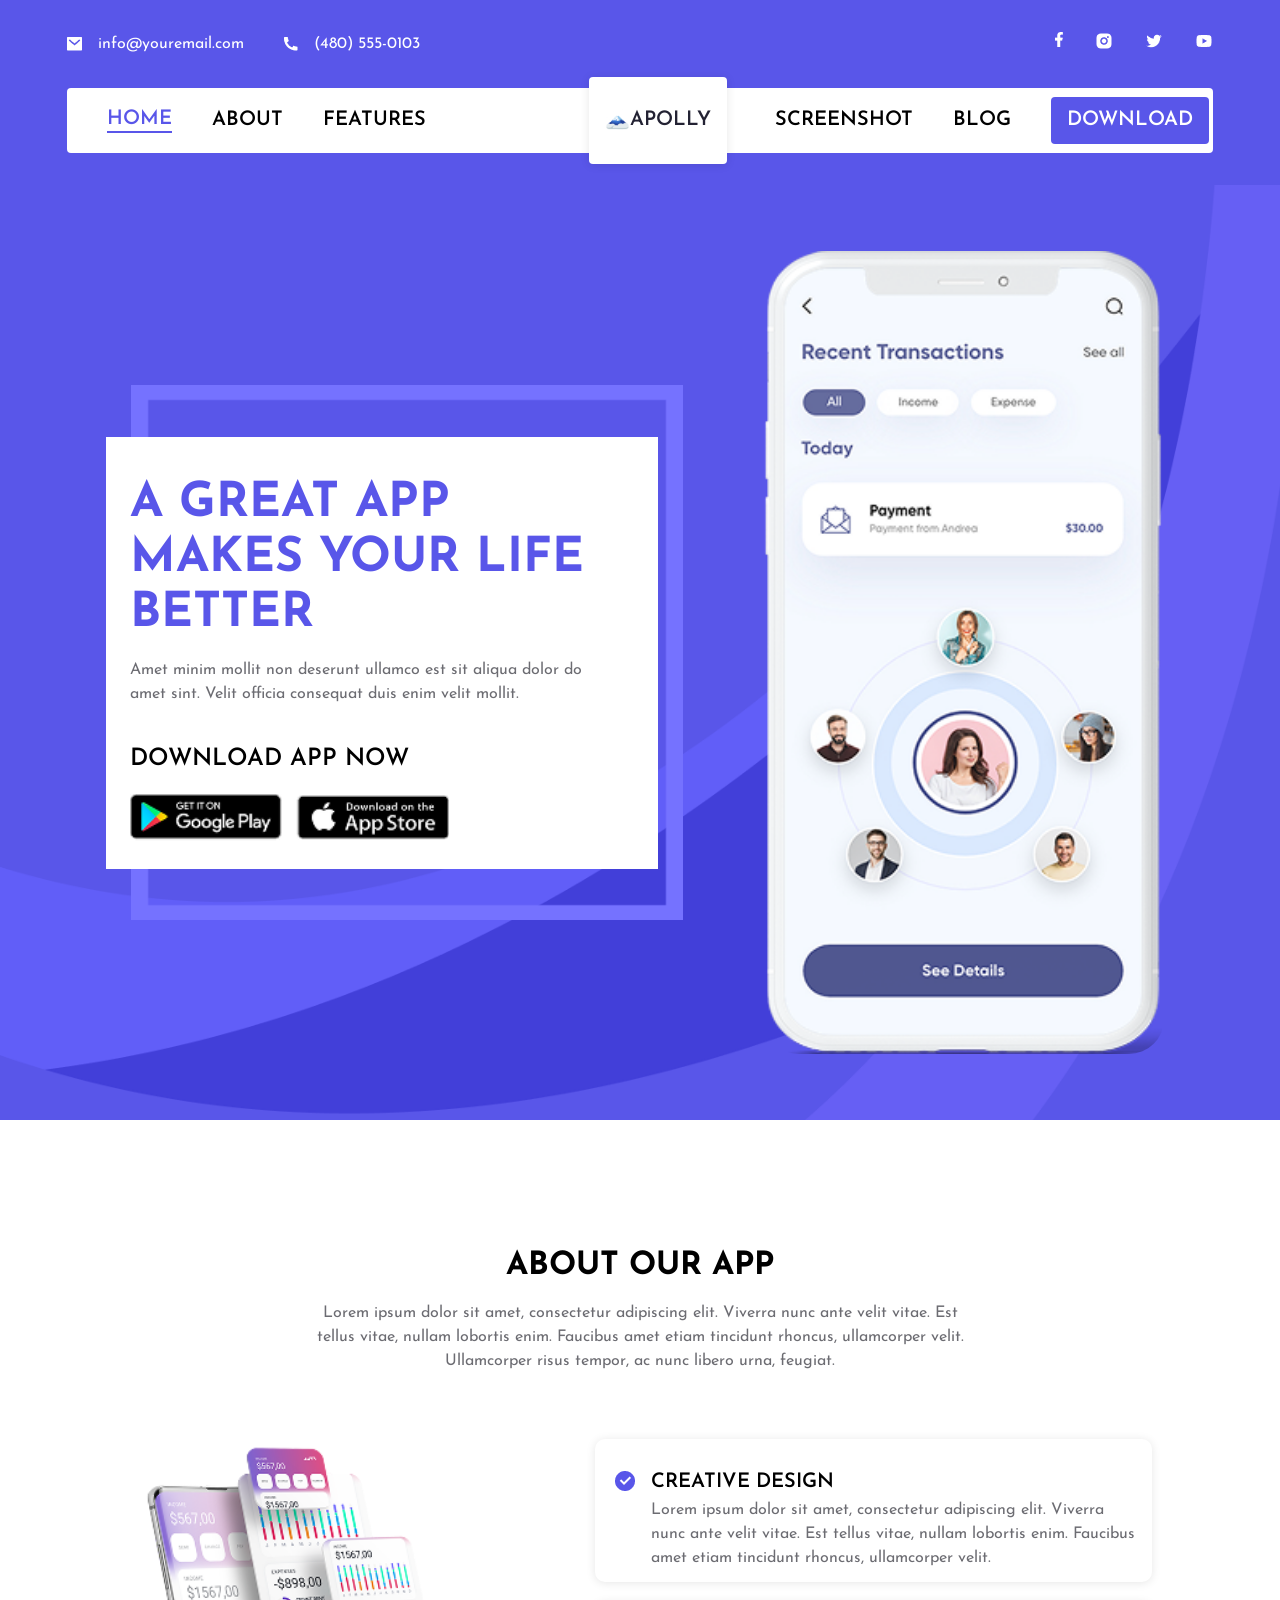
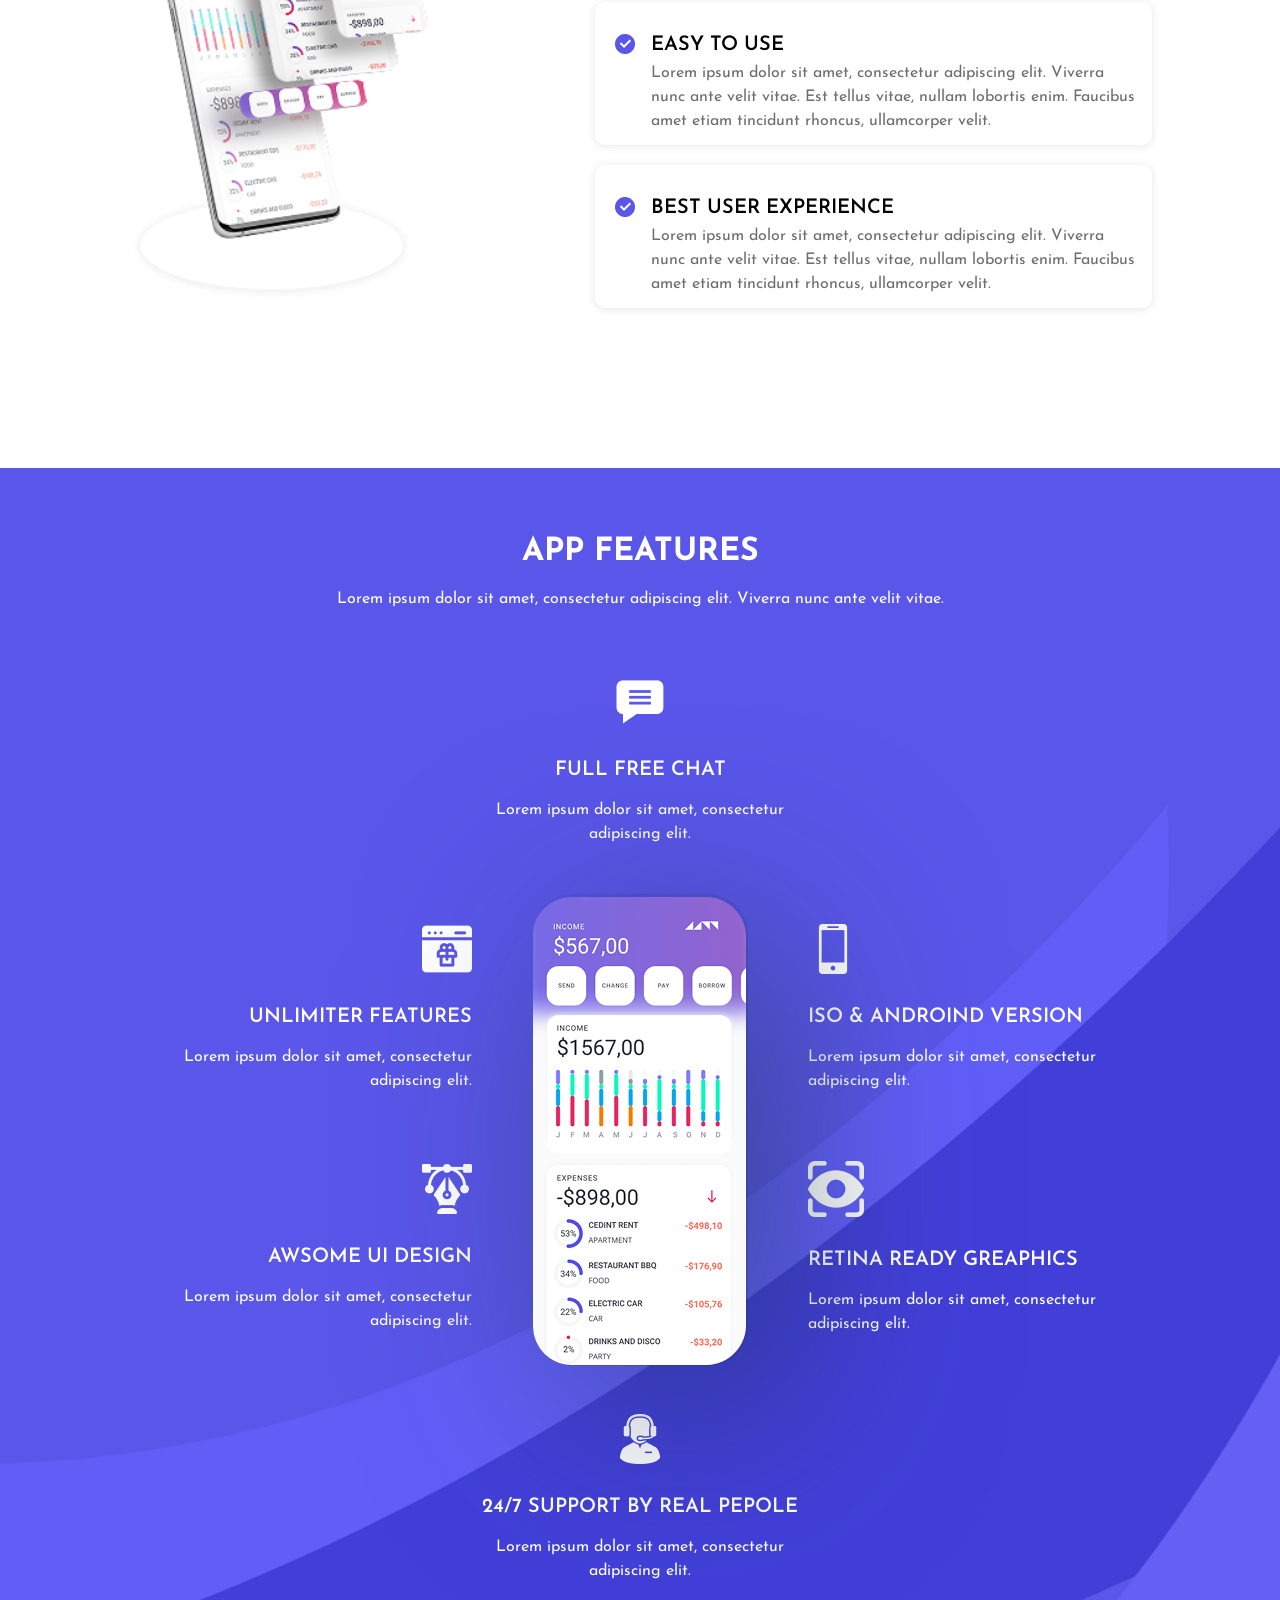
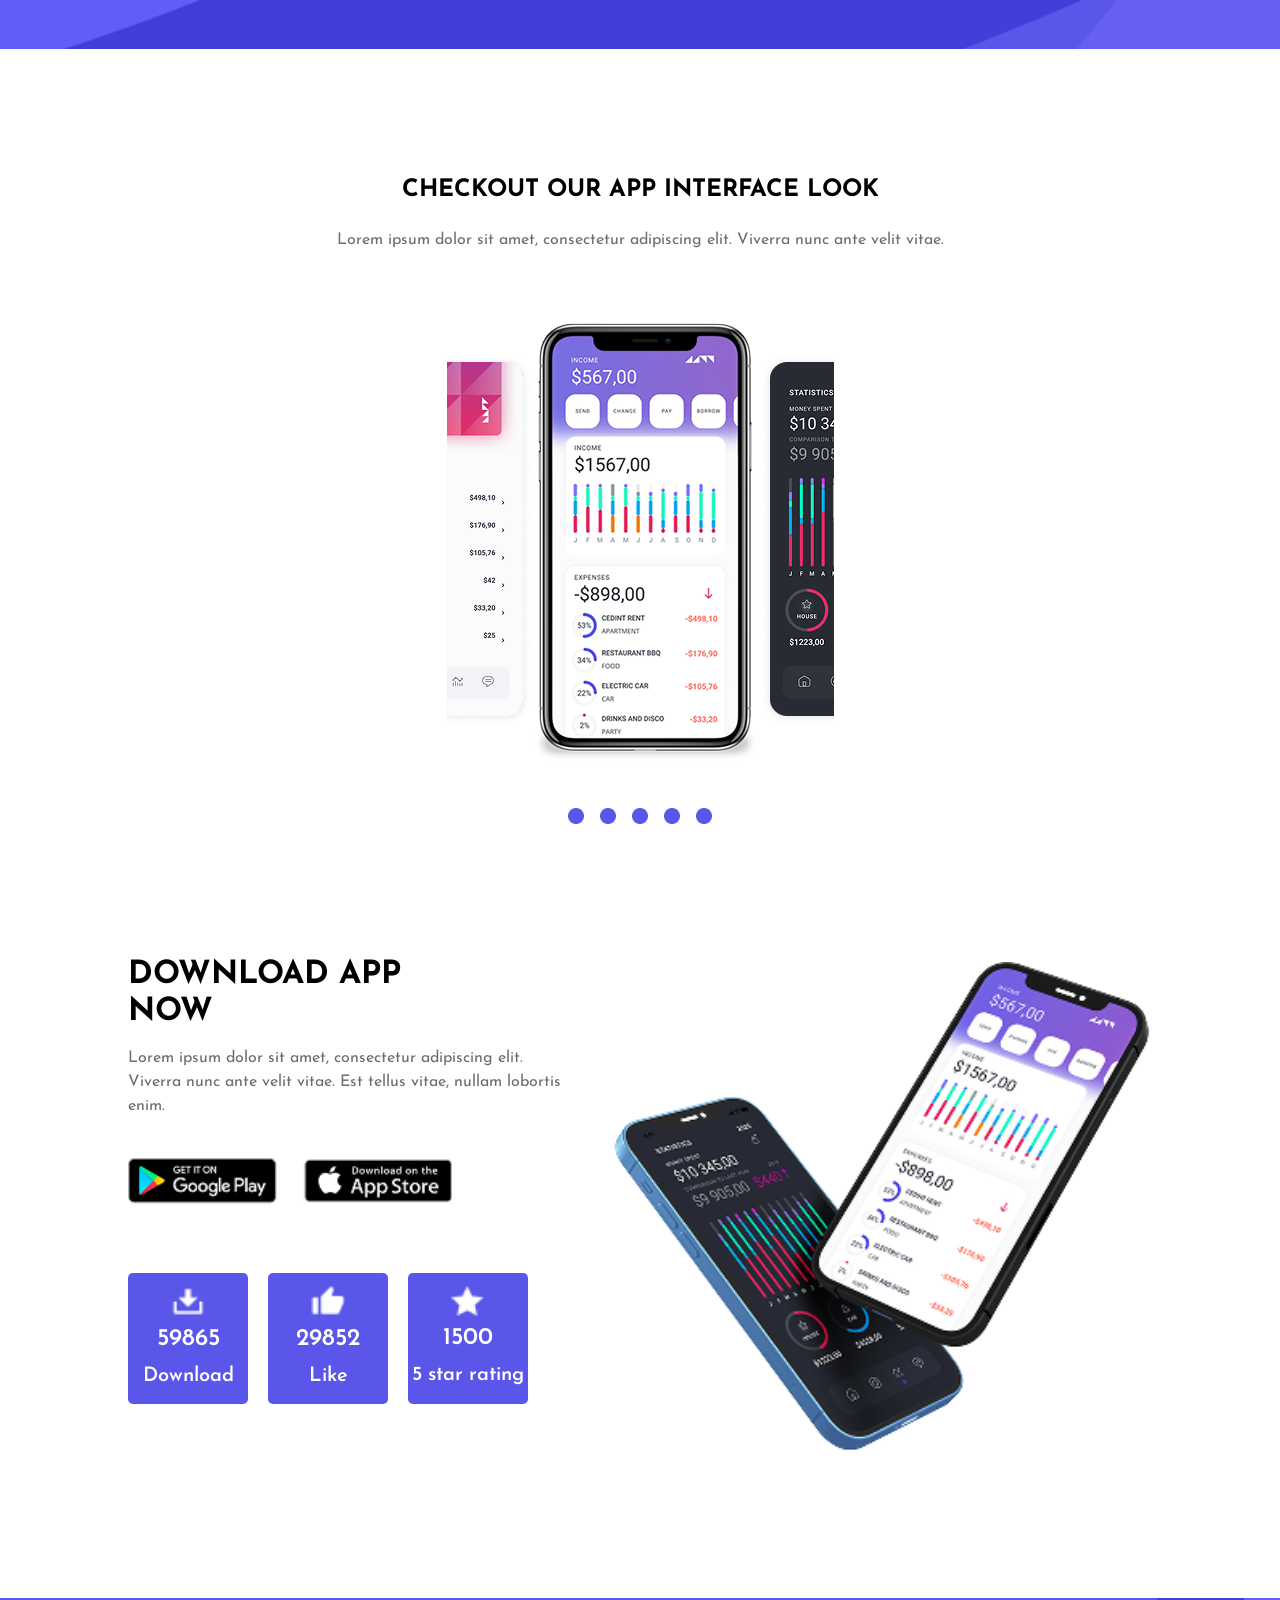
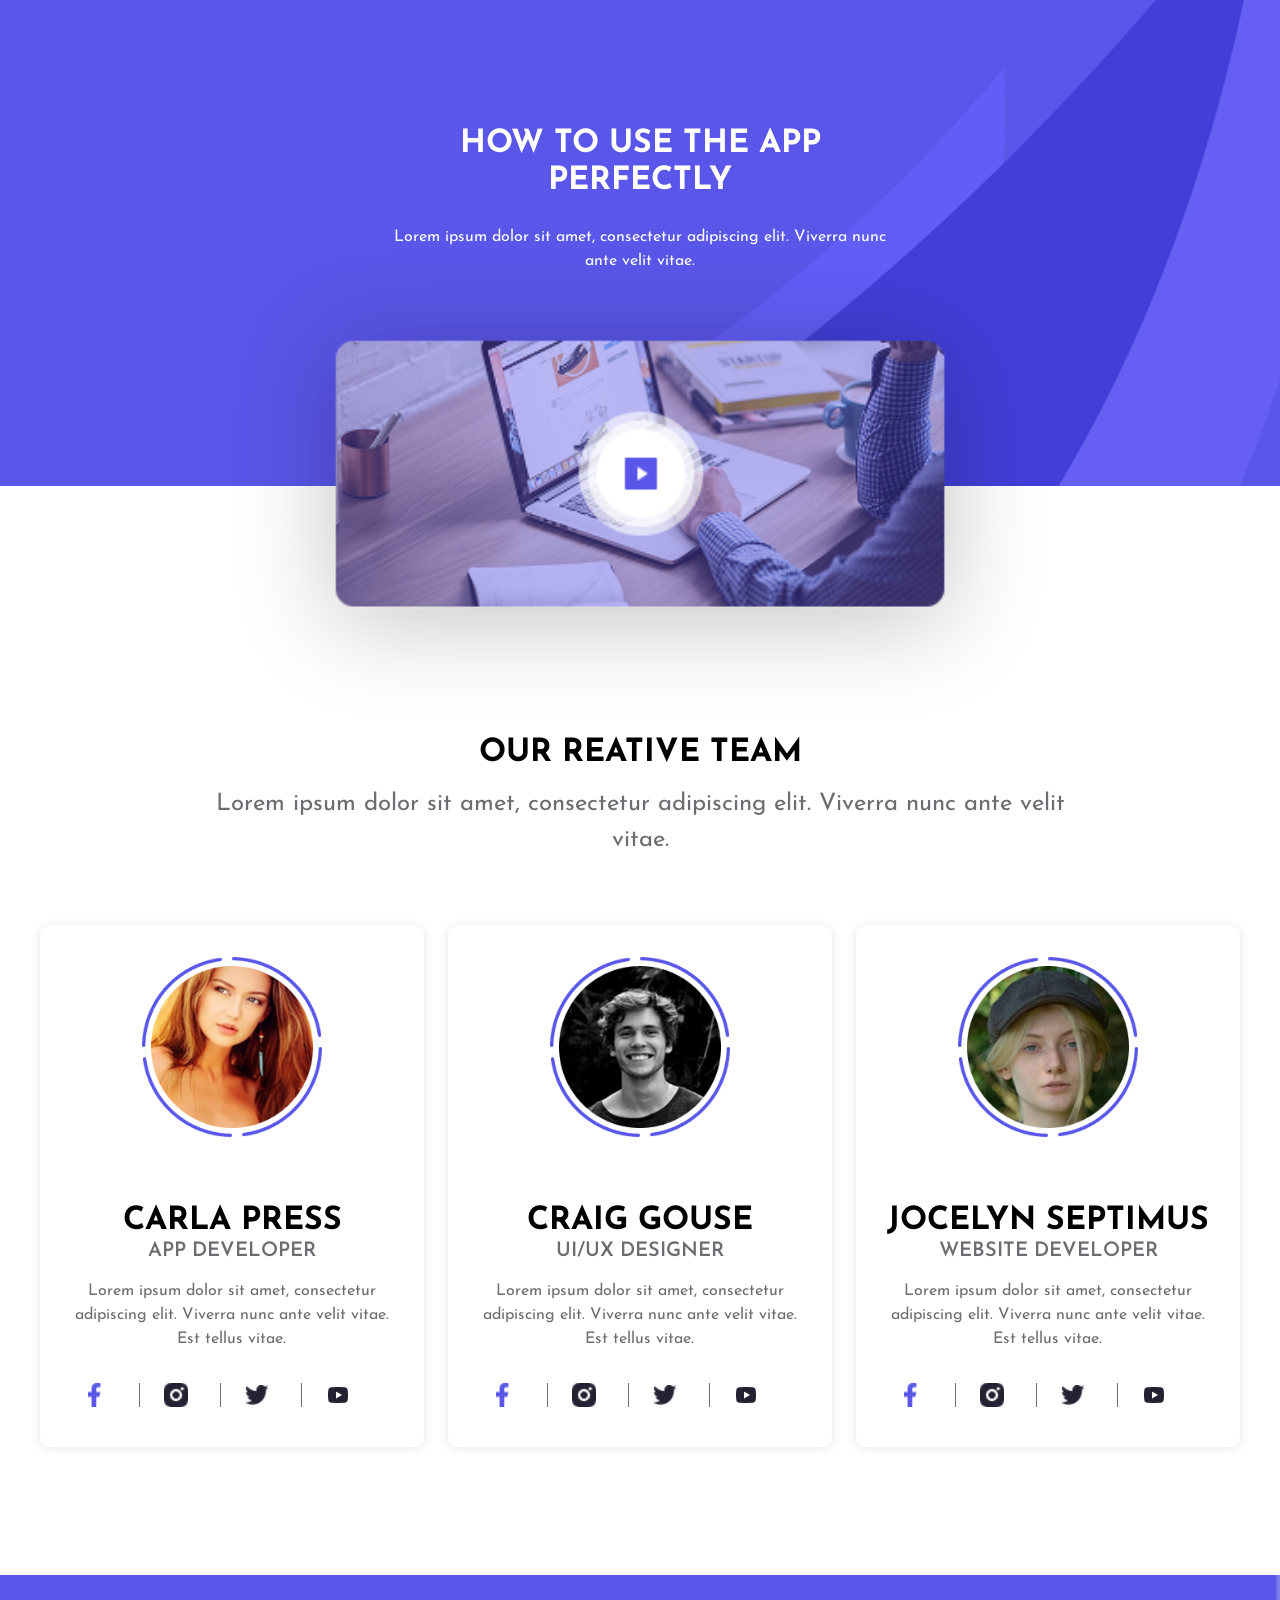
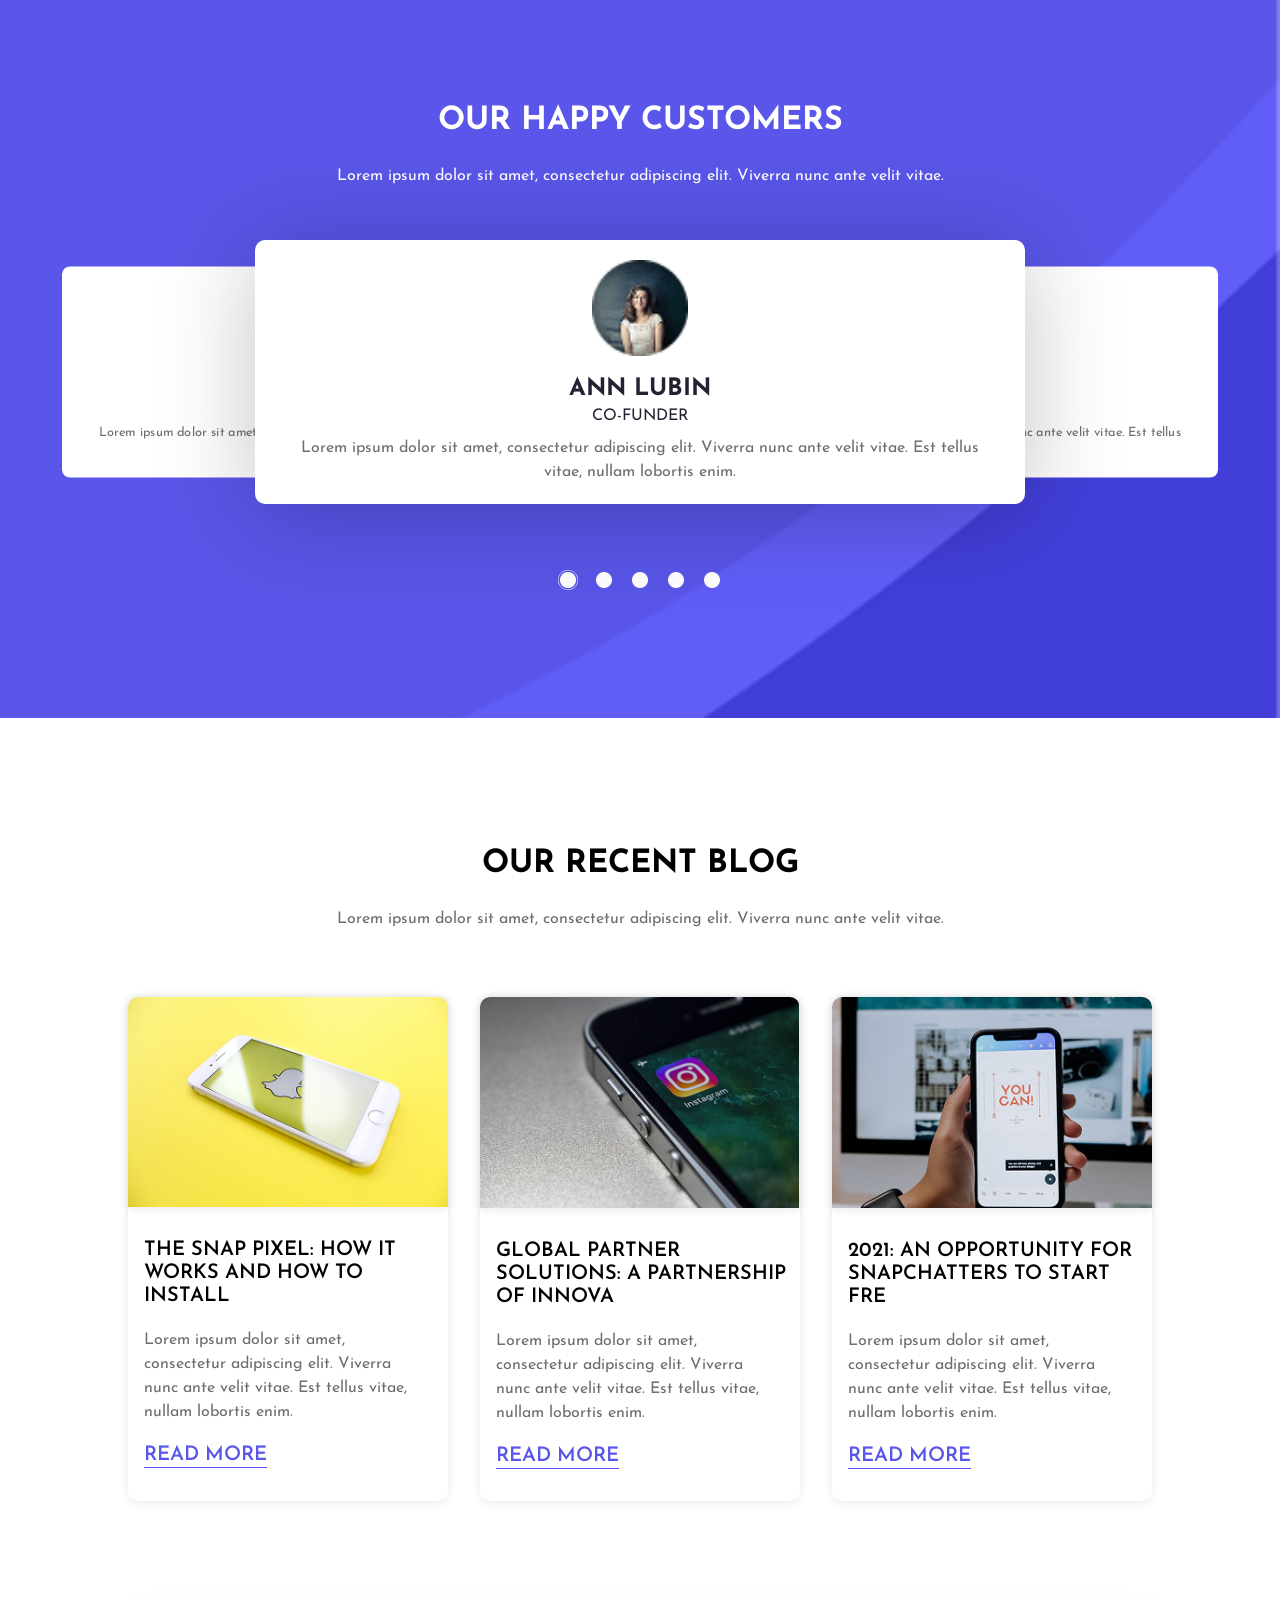
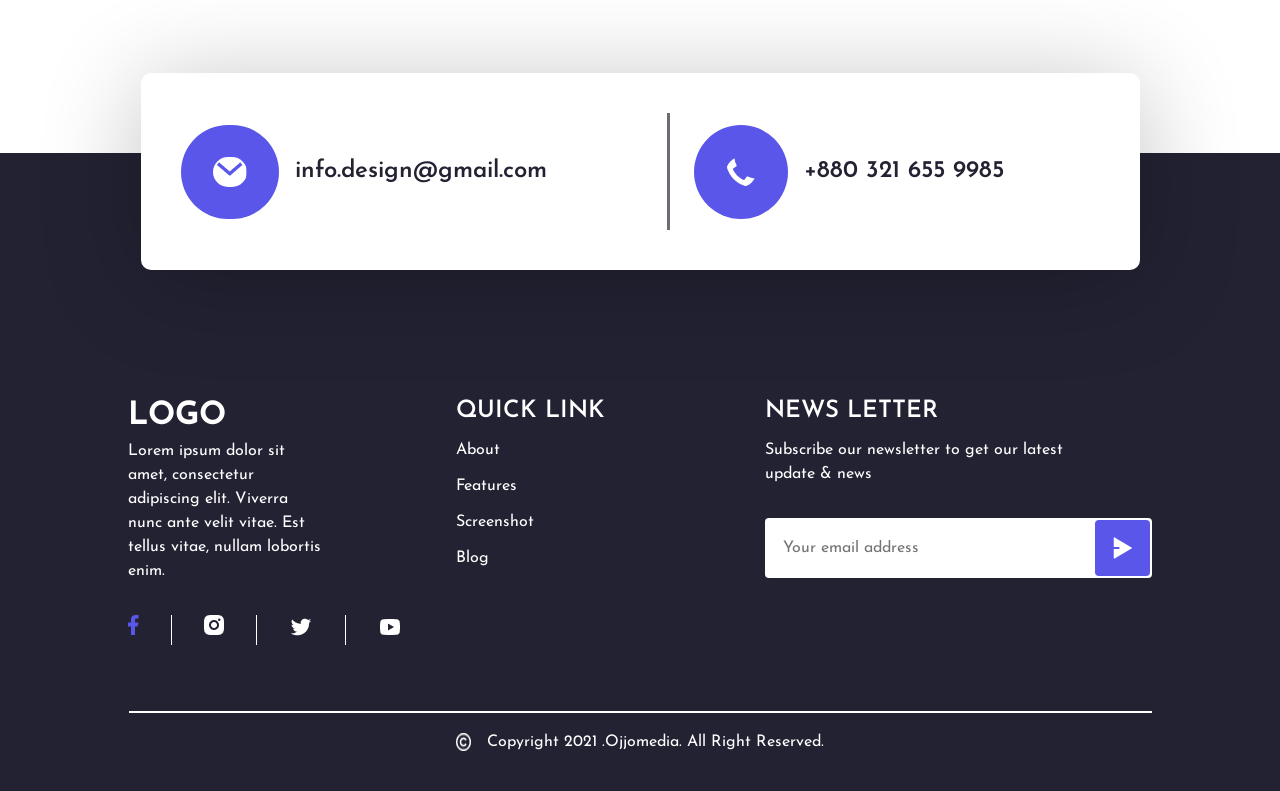
==== commit a21429c3: "add new" ====
--- a/index.html
+++ b/index.html
@@ -6,6 +6,10 @@
           content="width=device-width, user-scalable=no, initial-scale=1.0, maximum-scale=1.0, minimum-scale=1.0">
     <meta http-equiv="X-UA-Compatible" content="ie=edge">
     <link rel="stylesheet" href="normalize.css">
+    <link rel="preconnect" href="https://fonts.googleapis.com">
+    <link rel="preconnect" href="https://fonts.gstatic.com" crossorigin>
+    <link href="https://fonts.googleapis.com/css2?family=Josefin+Sans:ital,wght@0,100..700;1,100..700&display=swap"
+          rel="stylesheet">
     <link rel="stylesheet" href="styles/main.css">
     <link rel="stylesheet" href="styles/sections/header.css">
     <link rel="stylesheet" href="styles/sections/app.css">
@@ -24,35 +28,87 @@
 <body>
 
 <header class="header">
+    <div class="header__top">
+        <div class="header__contacts">
+            <a class="header__contact">
+                <img class="header__icon" src="assets/email.png">
+                <h7 class="header__title">info@youremail.com</h7>
+            </a>
+            <a class="header__contact">
+                <img class="header__icon" src="assets/phone-mini.png">
+                <h7 class="header__title">(480) 555-0103</h7>
+            </a>
+        </div>
+        <div class="header__socials">
+            <a class="header__social">
+                <img class="header__social-link" src="assets/faceb-mini.png">
+            </a>
+            <a class="header__social">
+                <img class="header__social-link" src="assets/instagram-mini.png">
+            </a>
+            <a class="header__social">
+                <img class="header__social-link" src="assets/twitter-mini.png">
+            </a>
+            <a class="header__social">
+                <img class="header__social-link" src="assets/youtube-mini.png">
+            </a>
+        </div>
+    </div>
+
     <div class="header__container">
-        <a class="header__hamburger">
-            <img class="header__hamburger-icon" src="assets/menu-line.png">
-        </a>
-        <div class="header__logo">APOLLY</div>
-        <button class="header__button button">Download</button>
+        <div class="header__left">
+            <a class="header__hamburger">
+                <img class="header__hamburger-icon" src="assets/menu-line.png">
+            </a>
+            <div class="header__menu">
+                <a class="header__menu-item header__menu-active">Home</a>
+                <a class="header__menu-item">About</a>
+                <a class="header__menu-item">Features</a>
+            </div>
+        </div>
+
+        <div class="header__logo">🗻APOLLY</div>
+
+        <div class="header__right">
+            <div class="header__menu header__menu-right">
+                <a class="header__menu-item">Screenshot</a>
+                <a class="header__menu-item">Blog</a>
+            </div>
+            <div class="header__actions">
+                <button class="header__button button">Download</button>
+            </div>
+
+        </div>
     </div>
 </header>
 
 <section class="hero">
-    <div class="hero__container">
-
-        <h5 class="hero__title">A Great App Makes
-            Your Life Better</h5>
-        <h7 class="hero__text">
-            Amet minim mollit non deserunt ullamco est sit aliqua dolor do amet sint. Velit officia consequat duis enim
-            velit mollit.
-        </h7>
-        <h6 class="hero__subtitle">Download App Now</h6>
-        <div class="hero__buttons">
-            <a class="hero__actions">
-                <img class="hero__action" src="assets/toppng%201.png">
-            </a>
-            <a class="hero__actions">
-                <img class="hero__action" src="assets/PngItem_1144050%202.png">
-            </a>
-        </div>
-    </div>
-    <img class="hero__image" src="assets/Free%20Ui%20View%20Mobile%20App%20Mockup%201.png">
+    <div class="hero__card-wrapper">
+        <img class="hero__frame" src="assets/Rectangle%206.png">
+
+        <div class="hero__container">
+
+            <h5 class="hero__title">A Great App Makes
+                Your Life Better</h5>
+            <h7 class="hero__text">
+                Amet minim mollit non deserunt ullamco est sit aliqua dolor do amet sint. Velit officia consequat duis
+                enim
+                velit mollit.
+            </h7>
+            <h6 class="hero__subtitle">Download App Now</h6>
+            <div class="hero__buttons">
+                <a class="hero__actions">
+                    <img class="hero__action" src="assets/toppng%201.png">
+                </a>
+                <a class="hero__actions">
+                    <img class="hero__action" src="assets/PngItem_1144050%202.png">
+                </a>
+            </div>
+        </div>
+    </div>
+    <div class="hero__wrapper">
+        <img class="hero__image" src="assets/Free%20Ui%20View%20Mobile%20App%20Mockup%202.png">
+    </div>
 </section>
 
 <section class="about">
@@ -60,7 +116,9 @@
         <h5 class="about__title">About Our App</h5>
         <h7 class="about__text">Lorem ipsum dolor sit amet, consectetur adipiscing elit. Viverra nunc ante velit
             vitae.
-        </h7>
+            <span class="about__text-big">Est tellus vitae, nullam lobortis enim. Faucibus amet etiam tincidunt rhoncus.</span>
+        </h7>
+        <h7 class="about__text-extra">Lorem ipsum dolor sit amet, consectetur adipiscing elit. Viverra nunc ante velit vitae. Est tellus vitae, nullam lobortis enim. Faucibus amet etiam tincidunt rhoncus, ullamcorper velit. Ullamcorper risus tempor, ac nunc libero urna, feugiat.</h7>
         <div class="about__description">
             <img class="about__image" src="assets/App%20Design.png">
             <div class="about__list">
@@ -69,6 +127,7 @@
                     <div class="about__item-text">
                         <h6 class="about__item-title">Creative design</h6>
                         <h7 class="about__item-subtitle">Lorem ipsum dolor sit amet, consectetur adipiscing elit.
+                            <span class="about__item-text-extra">Viverra nunc ante velit vitae. Est tellus vitae, nullam lobortis enim. Faucibus amet etiam tincidunt rhoncus, ullamcorper velit.</span>
                         </h7>
                     </div>
                 </div>
@@ -77,6 +136,7 @@
                     <div class="about__item-text">
                         <h6 class="about__item-title">easy to use</h6>
                         <h7 class="about__item-subtitle">Lorem ipsum dolor sit amet, consectetur adipiscing elit.
+                            <span class="about__item-text-extra">Viverra nunc ante velit vitae. Est tellus vitae, nullam lobortis enim. Faucibus amet etiam tincidunt rhoncus, ullamcorper velit.</span>
                         </h7>
                     </div>
                 </div>
@@ -85,6 +145,7 @@
                     <div class="about__item-text">
                         <h6 class="about__item-title">Best user experience</h6>
                         <h7 class="about__item-subtitle">Lorem ipsum dolor sit amet, consectetur adipiscing elit.
+                            <span class="about__item-text-extra">Viverra nunc ante velit vitae. Est tellus vitae, nullam lobortis enim. Faucibus amet etiam tincidunt rhoncus, ullamcorper velit.</span>
                         </h7>
                     </div>
                 </div>
@@ -98,6 +159,7 @@
         <h5 class="features__title">App features</h5>
         <h7 class="features__about">Lorem ipsum dolor sit amet, consectetur adipiscing elit. Viverra nunc ante velit
             vitae.
+            <span class="features__about-big">Est tellus vitae, nullam lobortis enim. Faucibus amet etiam tincidunt rhoncus.</span>
         </h7>
         <div class="features__list">
             <div class="features__item features__item--top">
@@ -419,7 +481,8 @@
         <div class="footer__body">
             <div class="footer__item-about">
                 <h4 class="footer__logo">Logo</h4>
-                <h7 class="footer__text-about">Lorem ipsum dolor sit amet, consectetur adipiscing elit. Viverra nunc ante
+                <h7 class="footer__text-about">Lorem ipsum dolor sit amet, consectetur adipiscing elit. Viverra nunc
+                    ante
                     velit vitae. Est tellus vitae, nullam lobortis enim.
                 </h7>
                 <div class="footer__socials">
@@ -452,9 +515,10 @@
                     update & news
                 </h7>
                 <div class="footer__form">
-                    <h7 class="footer__form-text">Your email address</h7>
-                    <img class="footer__form-image" src="assets/send-plane-2-fill.png">
-                </div>
+                    <input id="email-input" class="footer__form-text" placeholder="Your email address" size="1"/>
+                    <img class="footer__form-image" onclick="sendMessage();" src="assets/send-plane-2-fill.png">
+                </div>
+                <h7 id="messageText" class="inVisible">Ваше письмо отправлено на емаил</h7>
             </div>
 
         </div>
@@ -466,5 +530,18 @@
     </div>
 </section>
 
+<script>
+
+    function sendMessage() {
+        const input = document.getElementById('email-input');
+        console.log(input.value);
+
+        const messageText = document.getElementById('messageText');
+        messageText.textContent = 'Ваше письмо отправлено на емаил' + input.value;
+        messageText.classList.remove('inVisible');
+    }
+
+</script>
+
 </body>
 </html>
--- a/styles/main.css
+++ b/styles/main.css
@@ -1,6 +1,6 @@
 /*primitive tokens*/
 :root {
-    --font-family: sans-serif;
+    --font-family: josefin Sans, sans-serif;
 
     --font-size-xs: 12px;
     --font-size-base: 16px;
@@ -24,6 +24,7 @@
 
     --radius-xs: 4px;
     --radius-sm: 10px;
+    --radius-md: 35px;
 
     --space-1-lg: 2px;
     --space-1: 4px;
@@ -93,6 +94,7 @@
 h7 {
     font-size: var(--font-size-base);
     font-weight: var(--font-weight-regular);
+    line-height: 1.5;
 }
 
 h8 {
--- a/styles/sections/header.css
+++ b/styles/sections/header.css
@@ -6,31 +6,94 @@
     padding-left: clamp(var(--space-4), calc(5.357vw - 1.143px), var(--space-7));
 }
 
+.header__top {
+    display: none;
+}
+
+.header__menu {
+    display: none;
+}
+
 .header__container {
     display: flex;
     flex-direction: row;
     justify-content: space-between;
     align-items: center;
-    padding: var(--space-1);
-    margin: 0 auto;
+    padding-top: var(--space-1);
+    padding-bottom: var(--space-1);
+    padding-right: var(--space-1);
+    padding-left: clamp(var(--space-2), 0.37px + 2.04vw, var(--space-4));
     background: var(--color-white);
-
+    border-radius: var(--radius-xs);
+    height: clamp(37px, 17.92px + 5vw, 57px);
 }
 
-.header__logo {-
+.header__left {
+    flex: 1;
+    display: flex;
+    justify-content: flex-start;
+}
+
+.header__logo {
+    display: flex;
+    align-items: center;
+    flex: 0 0 auto;
+    background-color: var(--color-white);
+    color: var(--color-black);
+    padding-top: clamp(var(--space-6), 16.37px + 2vw, var(--space-6-lg));
+    padding-bottom: clamp(var(--space-6), 16.37px + 2vw, var(--space-6-lg));
+    padding-left: clamp(var(--space-3), 8.18px + 1vw, var(--space-4));
+    padding-right: clamp(var(--space-3), 8.18px + 1vw, var(--space-4));
+    border-radius: var(--radius-xs);
+    box-shadow: 0 1px 10px rgba(0, 0, 0, 0.1);
     text-transform: uppercase;
     font-weight: var(--font-weight-semi-bold);
-    font-size: clamp(var(--font-size-xs), 6vw, var(--font-size-3xl));
+    font-size: clamp(var(--font-size-xs), 4.4px + 2vw, var(--font-size-lg));
+}
+
+.header__right {
+    flex: 1;
+    display: flex;
+    justify-content: flex-end;
 }
 
 .header__button.button {
-    font-size: clamp(var(--font-size-xs), 6vw, var(--font-size-xl));
+    font-size: clamp(var(--font-size-xs), 4.4px + 2vw, var(--font-size-lg));
+    padding-right: clamp(var(--space-2), 0.37px + 2.04vw, var(--space-4));
+    padding-left: clamp(var(--space-2), 0.37px + 2.04vw, var(--space-4));
 }
 
 @media (min-width: 768px) {
     .header {
         padding-right: 50px;
         padding-left: 50px;
+    }
+    .header__top {
+        display: flex;
+        flex-direction: row;
+        justify-content: space-between;
+        color: var(--color-white);
+        padding-bottom: var(--space-6-lg);
+    }
+    .header__contacts {
+        display: flex;
+        flex-direction: row;
+        gap: var(--space-7);
+    }
+    .header__contact {
+        display: flex;
+        flex-direction: row;
+        align-items: center;
+        gap: var(--space-4);
+        flex: 0 1 auto;
+    }
+    .header__socials {
+        display: flex;
+        flex-direction: row;
+        gap: var(--space-6-lg);
+    }
+    .header__container {
+        padding-left: clamp(var(--space-4), -20.00px + 4.69vw, var(--space-7));
     }
 }
 
@@ -39,4 +102,31 @@
         padding-right: clamp(50px, calc(5.357vw - 1.143px), 160px);
         padding-left: clamp(50px, calc(5.357vw - 1.143px), 160px);
     }
+    .header__hamburger {
+        display: none;
+    }
+    .header__menu {
+        display: flex;
+        align-items: center;
+        gap: var(--space-7);
+    }
+    .header__menu-item {
+        text-transform: uppercase;
+        font-size: var(--font-size-lg);
+        font-weight: var(--font-weight-semi-bold);
+    }
+    .header__menu-active {
+        color: var(--color-primary);
+        border-bottom: 2px solid var(--color-primary);
+    }
+    .header__right,
+    .header__left {
+        flex: 1;
+        display: flex;
+        align-items: center;
+    }
+    .header__right {
+        justify-content: flex-end;
+        gap: var(--space-7);
+    }
 }
--- a/styles/sections/app.css
+++ b/styles/sections/app.css
@@ -1,26 +1,63 @@
 .hero {
-    background: var(--color-primary);
-    padding: var(--space-7-lg) var(--space-4);
+    background: var(--color-primary) url("../../assets/BackgroundImage.png") center/cover no-repeat;
+    padding-top: var(--space-7-lg);
+    padding-bottom: var(--space-9);
     display: flex;
     flex-direction: column;
+    align-items: center;
     gap: var(--space-7-lg);
 }
 
+.hero__card-wrapper {
+    position: relative;
+    display: inline-flex;
+    justify-content: flex-start;
+    align-items: center;
+    width: clamp(323px, 287.69px + 9.41vw, 360px);
+    height: clamp(358px, 336.05px + 5.85vw, 381px);
+}
+
+.hero__frame {
+    position: absolute;
+    top: 0;
+    left: 15px;
+    width: 100%;
+    height: 100%;
+    z-index: 1;
+    object-fit: fill;
+}
+
 .hero__container {
+    position: relative;
+    left: -10px;
+    z-index: 2;
+    box-sizing: border-box;
     background: var(--color-white);
-    padding: var(--space-6-lg) var(--space-4);
+    padding-top: clamp(var(--space-4), 47.27px + -4.07vw, var(--space-6-lg));
+    padding-bottom: clamp(var(--space-4), 23.82px + -1.02vw, var(--space-5));
+    padding-left: var(--space-4);
+    padding-right: clamp(var(--space-1), 19.63px + -2.04vw, var(--space-3));
     display: flex;
     flex-direction: column;
+    width: clamp(323px, 287.69px + 9.41vw, 360px);
+    height: 318px;
 }
 
 .hero__title {
     color: var(--color-primary);
+    text-transform: uppercase;
+    font-size: clamp(var(--font-size-xl), 16.37px + 2.04vw, var(--font-size-2xl));
 }
 
 .hero__text {
-    padding-top: var(--space-4);
-    padding-bottom: var(--space-6-lg);
+    padding-top: clamp(var(--space-2), 23.63px + -2.04vw, var(--space-4));
+    padding-bottom: clamp(var(--space-6), 39.63px + -2.04vw, var(--space-6-lg));
     color: var(--color-body-text);
+    width: 95%;
+}
+
+.hero__subtitle {
+    text-transform: uppercase;
 }
 
 .hero__buttons {
@@ -34,23 +71,48 @@
     width: 100%;
 }
 
+.hero__wrapper {
+    position: relative;
+    display: inline-block;
+}
+
 .hero__image {
     width: 100%;
-    margin-left: auto;
     display: block;
+    border-radius: var(--radius-md);
 }
+
 
 @media (min-width: 768px) {
     .hero {
+        background: var(--color-primary) url("../../assets/BackgroundImage2.png") center/cover no-repeat;
         flex-direction: row;
         align-items: center;
+        justify-content: center;
         padding: var(--space-10) var(--space-7);
     }
+    .hero__card-wrapper {
+        width: clamp(360px, 70.92px + 37.64vw, 628px);
+        height: clamp(381px, 150.00px + 30.08vw, 535px);
+    }
     .hero__container {
-        padding-left: clamp(var(--space-4), calc(4.6875vw - 20px), var(--space-7));
+        width: clamp(360px, 45.00px + 41.02vw, 570px);
+        height: clamp(318px, 147.00px + 22.27vw, 432px);
+        padding-top: clamp(var(--space-4), -20.00px + 4.69vw, var(--space-7));
+        padding-bottom: clamp(var(--space-4), -20.00px + 4.69vw, var(--space-7));
+        padding-left: clamp(var(--space-4), 4.00px + 1.56vw, var(--space-6));
+        padding-right: clamp(var(--space-1), -26.00px + 3.91vw, var(--space-6));
     }
     .hero__title {
-        font-size: var(--font-size-2xl);
+        font-size: clamp(var(--font-size-2xl), 8.00px + 3.13vw, var(--font-size-4xl));
+        font-weight: var(--font-weight-bold);
+    }
+    .hero__subtitle {
+        font-size: clamp(var(--font-size-lg), 14.00px + 0.78vw, var(--font-size-xl));
+    }
+    .hero__text {
+        padding-top: clamp(var(--space-2), -4.00px + 1.56vw, var(--space-4));
+        padding-bottom: clamp(var(--space-6), 0.00px + 3.13vw, var(--space-7));
     }
     .hero__action {
         width: 150px;
@@ -60,21 +122,14 @@
 
 @media (min-width: 1280px) {
     .hero {
+        background: var(--color-primary) url("../../assets/BackgroundImage3.png") center/cover no-repeat;
         flex-direction: row;
         align-items: center;
         justify-content: center;
         gap: var(--space-8);
         padding: var(--space-7-lg) var(--space-9);
     }
-    .hero__title {
-        font-size: clamp(var(--font-size-2xl), 6vw, var(--font-size-4xl));
-        font-weight: var(--font-weight-bold);
-    }
-    .hero__subtitle {
-        font-size: clamp(var(--font-size-xl), 6vw, var(--font-size-3xl));
-    }
     .hero__container {
-        padding-left: clamp(var(--space-7), calc(16.25vw - 168px), var(--space-7-lg));
         max-width: none;
         margin: 0;
     }
--- a/styles/components/button.css
+++ b/styles/components/button.css
@@ -1,7 +1,7 @@
 .button {
     background: var(--color-primary);
     color: var(--color-white);
-    padding: var(--space-4) var(--space-2);
+    padding: var(--space-3) var(--space-2);
     border: 0;
     border-radius: var(--radius-xs);
     font-size: var(--font-size-xs);
--- a/styles/sections/about.css
+++ b/styles/sections/about.css
@@ -12,6 +12,7 @@
 }
 
 .about__title {
+    text-transform: uppercase;
     font-size: clamp(var(--font-size-xl), calc(1.781vw + 18.32px), var(--font-size-2xl));
 }
 
@@ -19,18 +20,24 @@
     padding-top: var(--space-4);
     padding-bottom: clamp(var(--space-7), calc(6.616vw + 15.19px), var(--space-7-lg));
     color: var(--color-body-text);
-    width: 300px;
+    width: 90%;
     text-align: center;
+}
+
+.about__text-big,
+.about__text-extra {
+    display: none;
 }
 
 .about__description {
     display: flex;
     flex-direction: column;
+    align-items: center;
     gap: var(--space-7);
 }
 
 .about__image {
-    width: 100%;
+    width: 70%;
 }
 
 .about__list {
@@ -47,8 +54,12 @@
     padding-bottom: var(--space-3);
     padding-left: var(--space-5);
     padding-right: var(--space-4);
-    box-shadow: 0 4px 12px rgba(0, 0, 0, 0.15);
+    box-shadow: 0 1px 10px rgba(0, 0, 0, 0.1);
     border-radius: 10px;
+}
+
+.about__item-text-extra {
+    display: none;
 }
 
 .about__item-text {
@@ -67,14 +78,14 @@
 }
 
 .checkbox {
-    width: 24px;
-    height: 24px;
+    width: 20px;
+    height: 20px;
 }
 
 @media (min-width: 768px) {
     .about {
-        padding-left: clamp(var(--space-7), calc(23.4375vw - 140px), var(--space-10));
-        padding-right: clamp(var(--space-7), calc(23.4375vw - 140px), var(--space-10));
+        padding-left: clamp(var(--space-7), -92.00px + 17.19vw, var(--space-9));
+        padding-right: clamp(var(--space-7), -92.00px + 17.19vw, var(--space-9));
     }
     .about__title {
         font-weight: var(--font-weight-bold);
@@ -90,10 +101,36 @@
     .about__item-subtitle {
         word-break: normal;
     }
+    .about__text {
+        width: 65%;
+    }
+    .about__text-big {
+        display: inline;
+    }
+    .about__item {
+        padding-top: clamp(var(--space-4), -8.00px + 3.13vw, var(--space-6-lg));
+    }
 }
 
 @media (min-width: 1280px) {
     .about__image {
-        width: 50%;
+        width: 30%;
+    }
+    .about__item-text-extra {
+        display: inline;
+    }
+    .about__text {
+        display: none;
+    }
+    .about__text-extra {
+        display: inline;
+        text-align: center;
+        padding-top: var(--space-4);
+        padding-bottom: var(--space-7-lg);
+        color: var(--color-body-text);
+        width: 65%;
+    }
+    .about__list {
+        flex: 1;
     }
 }
--- a/styles/sections/features.css
+++ b/styles/sections/features.css
@@ -1,5 +1,5 @@
 .features {
-    background: var(--color-primary);
+    background: var(--color-primary) url("../../assets/Rectangle 23.png") center/cover no-repeat;
     color: var(--color-white);
     padding: var(--space-7-lg) var(--space-7);
 }
@@ -17,14 +17,16 @@
     padding-bottom: clamp(var(--space-6-lg), calc(17.91px + 3.76vw), var(--space-7-lg));
 }
 
+.features__about-big {
+    display: none;
+}
+
 .features__list {
     display: flex;
     flex-direction: column;
     align-items: center;
     gap: var(--space-7);
     width: 100%;
-    padding-left: var(--space-6-lg);
-    padding-right: var(--space-6-lg);
     box-sizing: border-box;
 }
 
@@ -39,19 +41,32 @@
     text-transform: uppercase;
     padding-top: var(--space-6-lg);
     padding-bottom: var(--space-4);
+    width: 80%;
+}
+
+.features__item-text {
+    width: 80%;
 }
 
 .features__title {
+    text-transform: uppercase;
     font-size: clamp(var(--font-size-xl), calc(20.69px + 0.88vw), var(--font-size-2xl));
 }
 
 .features__image {
-    filter: drop-shadow(40px 40px 100px #18303F);
+    filter: drop-shadow(40px 40px 100px rgba(24, 48, 63, 0.5));
     border-radius: 40px;
+}
+
+.features__item--bottom .features__item-text {
+    width: 100%;
 }
 
 
 @media (min-width: 768px) {
+    .features {
+        background: var(--color-primary) url("../../assets/Rectangle23(1).png") center/cover no-repeat;
+    }
     .features__title {
         font-weight: var(--font-weight-bold);
     }
@@ -62,7 +77,8 @@
         grid-template-areas:
             ". top ."
             "left-top phone right-top"
-            "left-bottom bottom right-bottom";
+            "left-bottom phone right-bottom"
+            ". bottom .";
         gap: var(--space-2);
         padding-left: 0;
         padding-right: 0;
@@ -78,6 +94,7 @@
         grid-area: bottom;
         text-align: center;
         padding-top: var(--space-7);
+        width: 320px;
     }
 
     .features__item--left-top {
@@ -107,12 +124,23 @@
     .features__image {
         grid-area: phone;
         justify-self: center;
+        filter: drop-shadow(10px 10px 100px rgba(24, 48, 63, 0.3));
+    }
+    .features__item-title,
+    .features__item-text {
+        width: 100%;
     }
 }
 
 @media (min-width: 1280px) {
+    .features {
+        background: var(--color-primary) url("../../assets/Rectangle-14.png") center/cover no-repeat;
+    }
     .features__list {
         padding-left: var(--space-9);
         padding-right: var(--space-9);
     }
+    .features__image {
+        filter: drop-shadow(40px 40px 100px rgba(24, 48, 63, 0.5));
+    }
 }
--- a/styles/sections/footer.css
+++ b/styles/sections/footer.css
@@ -1,23 +1,24 @@
 .footer {
     background: var(--color-black);
     color: var(--color-white);
-    padding-right: var(--space-4);
-    padding-left: var(--space-4);
-    padding-bottom: var(--space-6);
+    padding-right: clamp(var(--space-4), -6.90px + 6.11vw, var(--space-7));
+    padding-left: clamp(var(--space-4), -6.90px + 6.11vw, var(--space-7));
+    padding-bottom: clamp(var(--space-4), 31.63px + -2.04vw, var(--space-6));
 }
 
 .footer__container {
     display: flex;
     flex-direction: column;
+    align-items: center;
 }
 
 .footer__contacts {
     background: var(--color-white);
     color: var(--color-black);
-    padding-top: var(--space-6-lg);
-    padding-bottom: var(--space-6-lg);
-    padding-left: var(--space-6-lg);
-    padding-right: var(--space-6-lg);
+    padding-top: clamp(var(--space-5), 43.45px + -3.05vw, var(--space-6-lg));
+    padding-bottom: clamp(var(--space-5), 43.45px + -3.05vw, var(--space-6-lg));
+    padding-left: clamp(var(--space-4), 47.27px + -4.07vw, var(--space-6-lg));
+    padding-right: clamp(var(--space-4), 47.27px + -4.07vw, var(--space-6-lg));
     display: flex;
     flex-direction: column;
     align-items: center;
@@ -30,8 +31,8 @@
 
 .footer__divider {
     background: var(--color-black);
-    width: 110px;
-    height: 2px;
+    width: 117px;
+    height: 4px;
 }
 
 .footer__contact {
@@ -39,11 +40,15 @@
     flex-direction: column;
     align-items: center;
     gap: var(--space-5);
+}
+
+.footer__contact-text {
+    font-size: clamp(var(--font-size-base), 23.82px + -1.02vw, var(--font-size-lg))
 }
 
 .footer__contact-image {
     background: var(--color-primary);
-    padding: var(--space-4);
+    padding: clamp(var(--space-4), 9.37px + 1.77vw, var(--space-6-lg));
     width: 7%;
     border-radius: 50px;
 }
@@ -66,7 +71,7 @@
 }
 
 .footer__socials {
-    margin-top: var(--space-7);
+    margin-top: clamp(var(--space-6-lg), 47.63px + -2.04vw, var(--space-7));
     display: flex;
     flex-direction: row;
     gap: var(--space-6-lg);
@@ -74,7 +79,7 @@
 
 .footer__text-about {
     padding-top: var(--space-1);
-    width: 90%;
+    width: 60%;
 }
 
 .footer__social-link {
@@ -94,6 +99,8 @@
 
 .footer__title {
     text-transform: uppercase;
+    font-size: clamp(var(--font-size-lg), 27.82px + -1.02vw, var(--font-size-xl));
+    white-space: nowrap;
 }
 
 .footer__sections {
@@ -105,9 +112,11 @@
 .footer__item-input {
     display: flex;
     flex-direction: column;
+    justify-content: flex-end;
 }
 
 .footer__text-input {
+    width: 80%;
     padding-top: var(--space-3);
     padding-bottom: var(--space-6-lg);
 }
@@ -126,6 +135,16 @@
     padding-right: var(--space-1-lg);
 }
 
+.footer__form-text {
+    border: none;
+    field-sizing: content;
+    width: 100px;
+}
+
+.footer__form-text::placeholder {
+    font-size: clamp(var(--font-size-xs), 19.82px + -1.02vw, var(--font-size-base));
+}
+
 .footer__form-image {
     background: var(--color-primary);
     padding: var(--space-4);
@@ -134,7 +153,7 @@
 
 .footer__copy-divider {
     background: var(--color-white);
-    width: 343px;
+    width: clamp(343px, 13.80px + 87.79vw, 688px);
     height: 2px;
     margin-top: var(--space-7-lg);
     margin-bottom: var(--space-5);
@@ -148,6 +167,89 @@
     padding-bottom: var(--space-6);
 }
 
+.footer__copyright-text {
+    font-size: clamp(var(--font-size-xs), 8.18px + 1.02vw, var(--font-size-base));
+}
+
+.inVisible {
+    display: none;
+}
+
 @media (min-width: 768px) {
-
-}
+    .footer__contacts {
+        flex-direction: row;
+        align-items: center;
+        justify-content: space-around;
+        margin-top: -80px;
+        padding-top: clamp(var(--space-5), -10.00px + 3.91vw, var(--space-7));
+        padding-bottom: clamp(var(--space-5), -10.00px + 3.91vw, var(--space-7));
+        padding-left: clamp(var(--space-4), -20.00px + 4.69vw, var(--space-7));
+        padding-right: clamp(var(--space-4), -20.00px + 4.69vw, var(--space-7));
+        margin-bottom: clamp(var(--space-7-lg), -27.00px + 12.11vw, var(--space-9));
+    }
+    .footer__contact {
+        flex-direction: row;
+        gap: var(--space-4);
+    }
+    .footer__divider {
+        width: 3px;
+        height: 106px;
+        background: var(--color-body-text);
+    }
+    .footer__contact-text {
+        font-size: clamp(var(--font-size-base), 4.00px + 1.56vw, var(--font-size-xl));
+        font-weight: var(--font-weight-regular);
+        padding-right: var(--space-8);
+        white-space: nowrap;
+    }
+    .footer__body {
+        flex-direction: row;
+        gap: 0;
+    }
+    .footer__item-about {
+        width: 35%;
+    }
+    .footer__socials {
+        gap: clamp(var(--space-5), 2.00px + 2.34vw, var(--space-6-lg));
+    }
+    .footer__social-link {
+        padding-right: clamp(var(--space-5), 2.00px + 2.34vw, var(--space-6-lg));
+    }
+    .footer__item-links {
+        padding-right: clamp(var(--space-8), 0.00px + 12.50vw, var(--space-10));
+    }
+    .footer__form {
+        width: clamp(225px, 9.00px + 28.13vw, 369px);
+    }
+    .footer__form-text {
+        width: 100%;
+    }
+    .footer__copyright-text {
+        font-weight: var(--font-weight-regular);
+    }
+    .footer {
+        padding-right: clamp(var(--space-7), -92.00px + 17.19vw, var(--space-9));
+        padding-left: clamp(var(--space-7), -92.00px + 17.19vw, var(--space-9));
+    }
+    .footer__contact-image {
+        width: 50%;
+    }
+    .footer__title {
+        font-size: clamp(var(--font-size-lg), 14.00px + 0.78vw, var(--font-size-xl));
+    }
+    .footer__form-text::placeholder {
+        font-size: clamp(var(--radius-xs), 6.00px + 0.78vw, var(--font-size-base));
+    }
+    .footer__copy-divider {
+        width: clamp(688px, 185.50px + 65.43vw, 1023px);
+    }
+}
+
+@media (min-width: 1280px) {
+    .footer__contact-text {
+        font-weight: var(--font-weight-semi-bold);
+    }
+    .footer__divider {
+        height: 117px;
+    }
+}
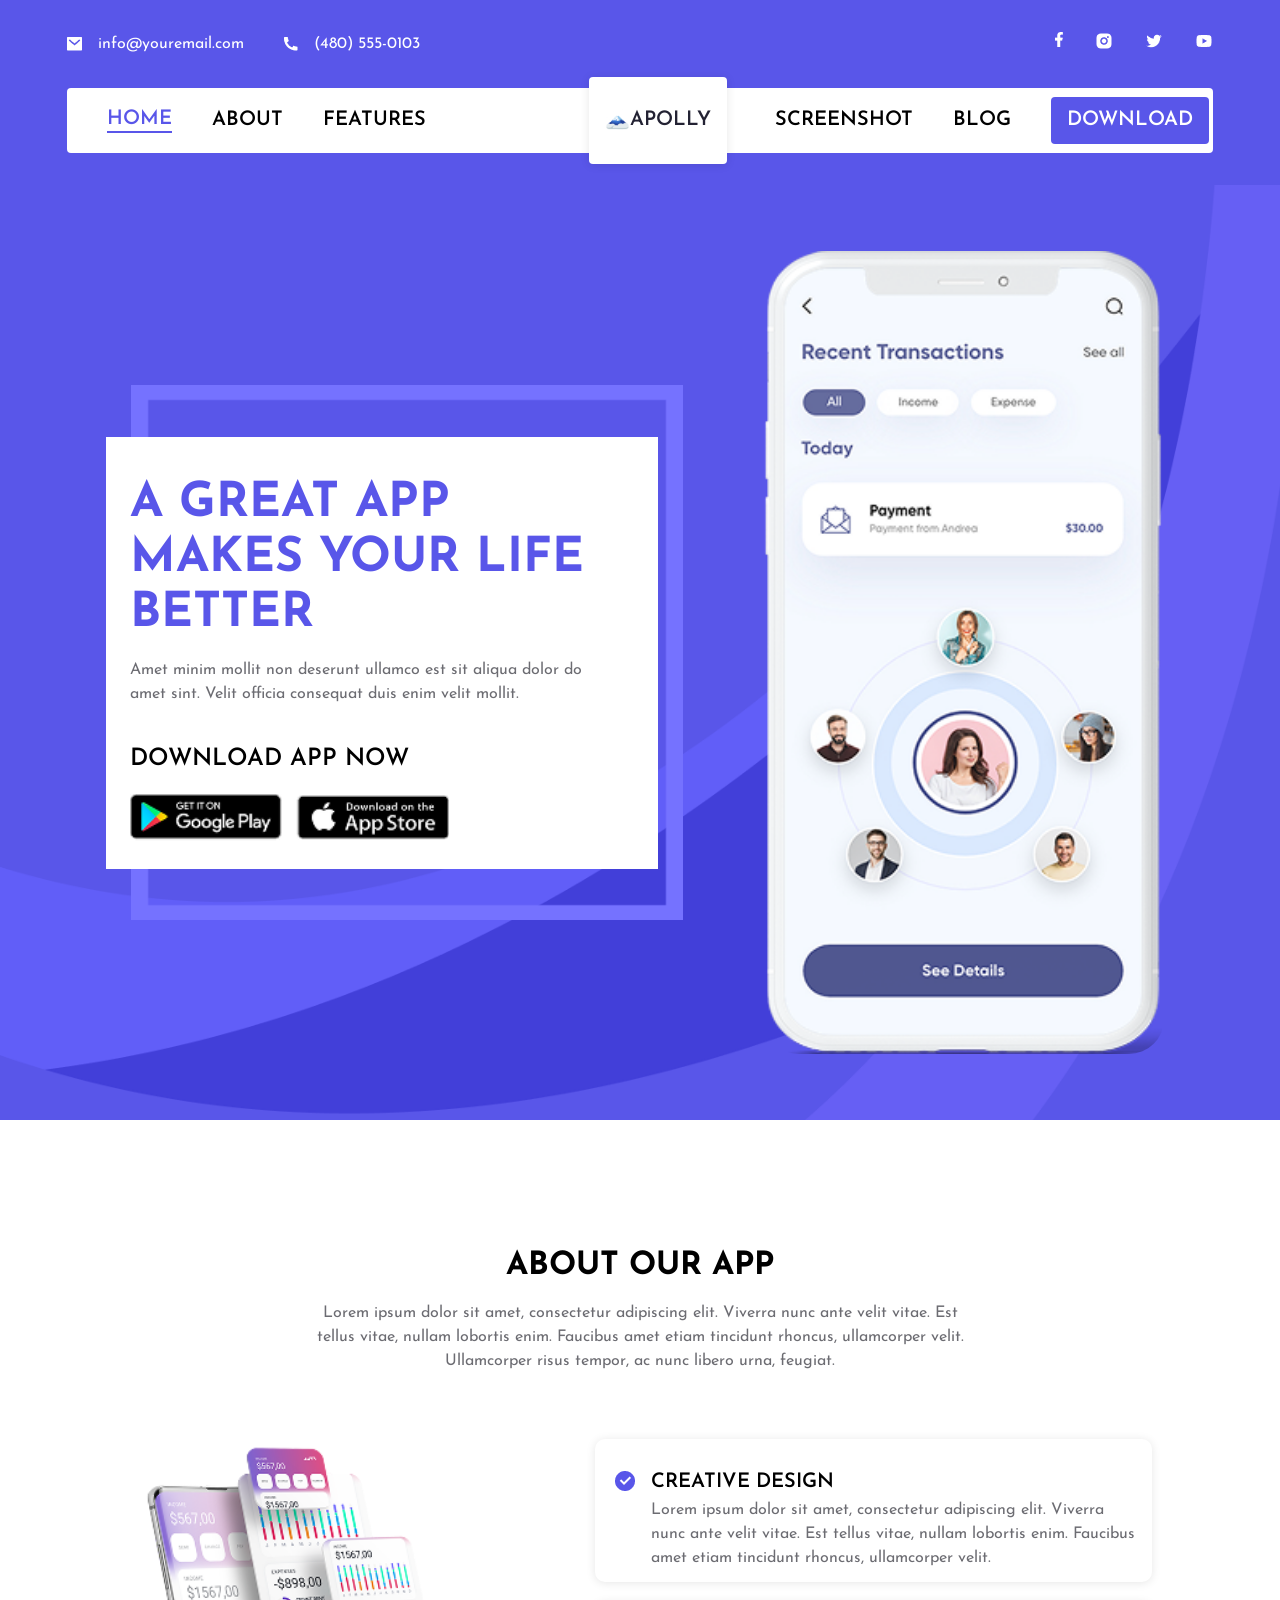
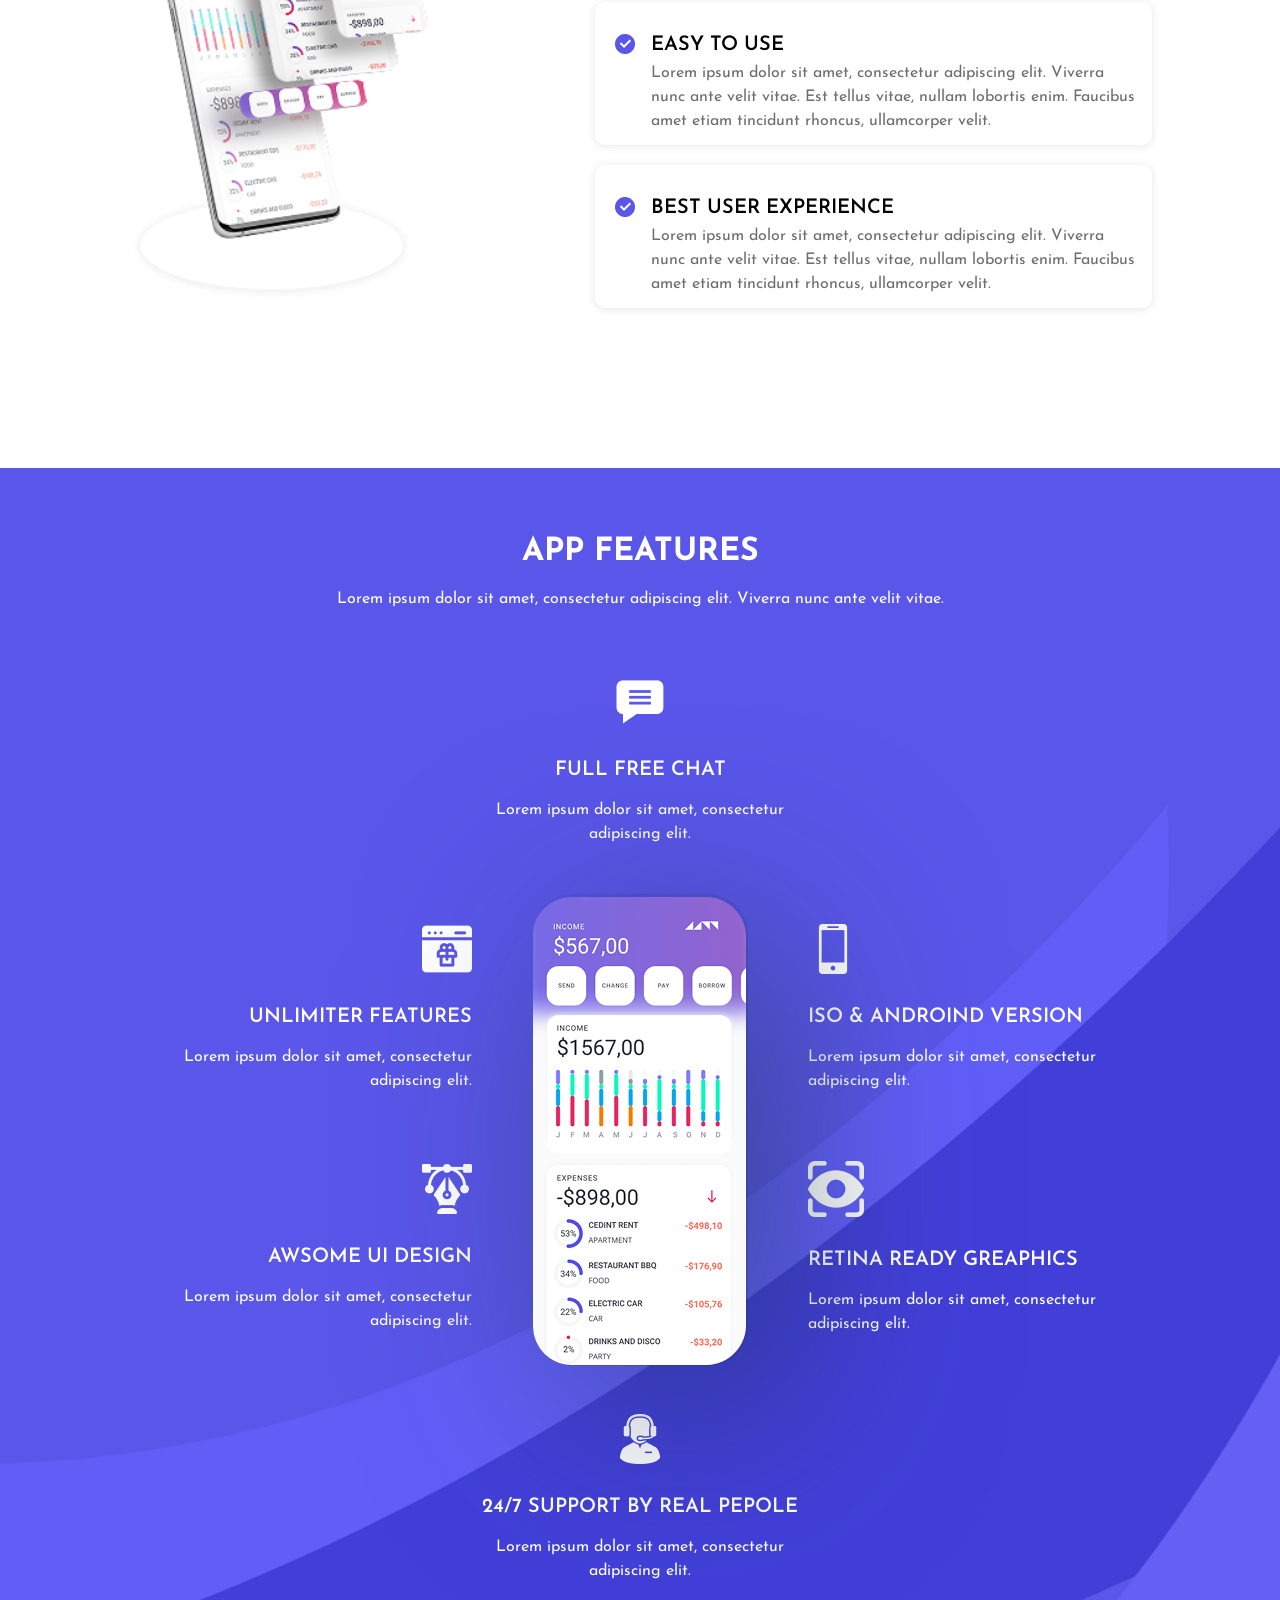
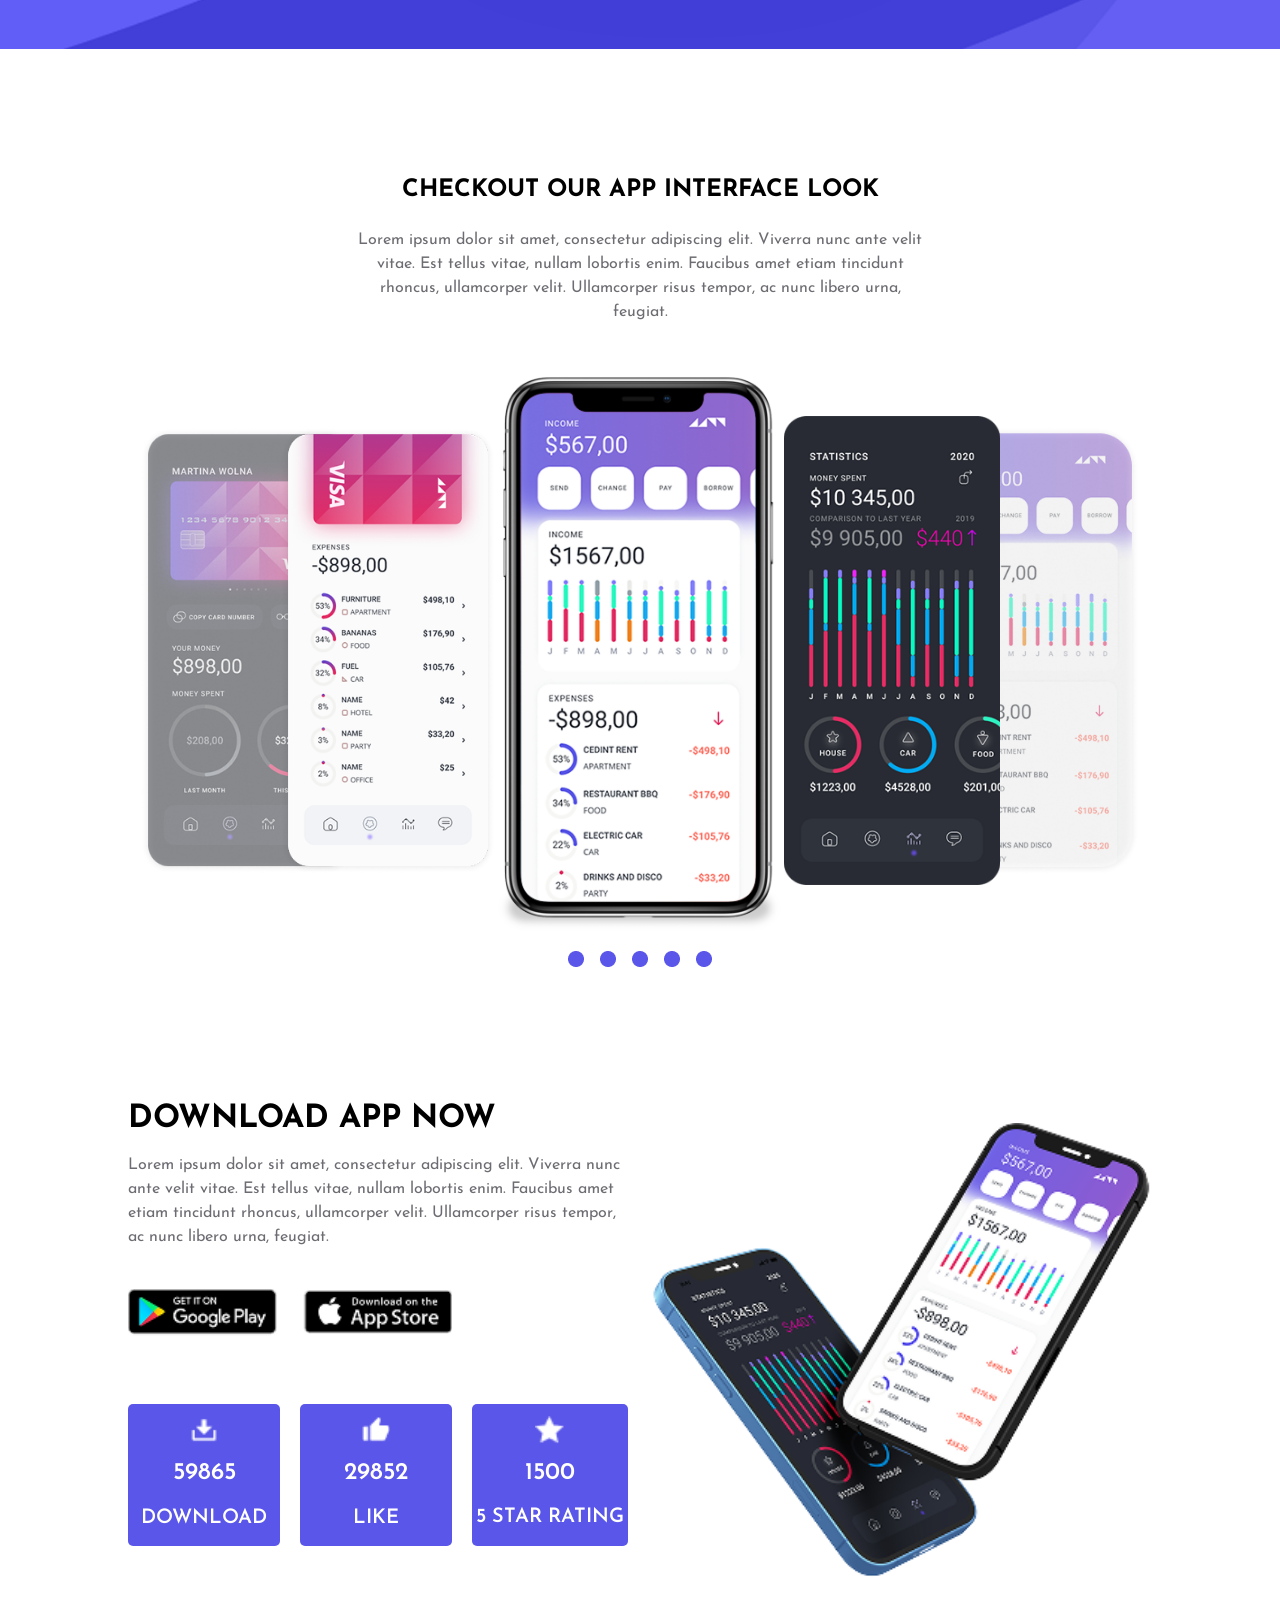
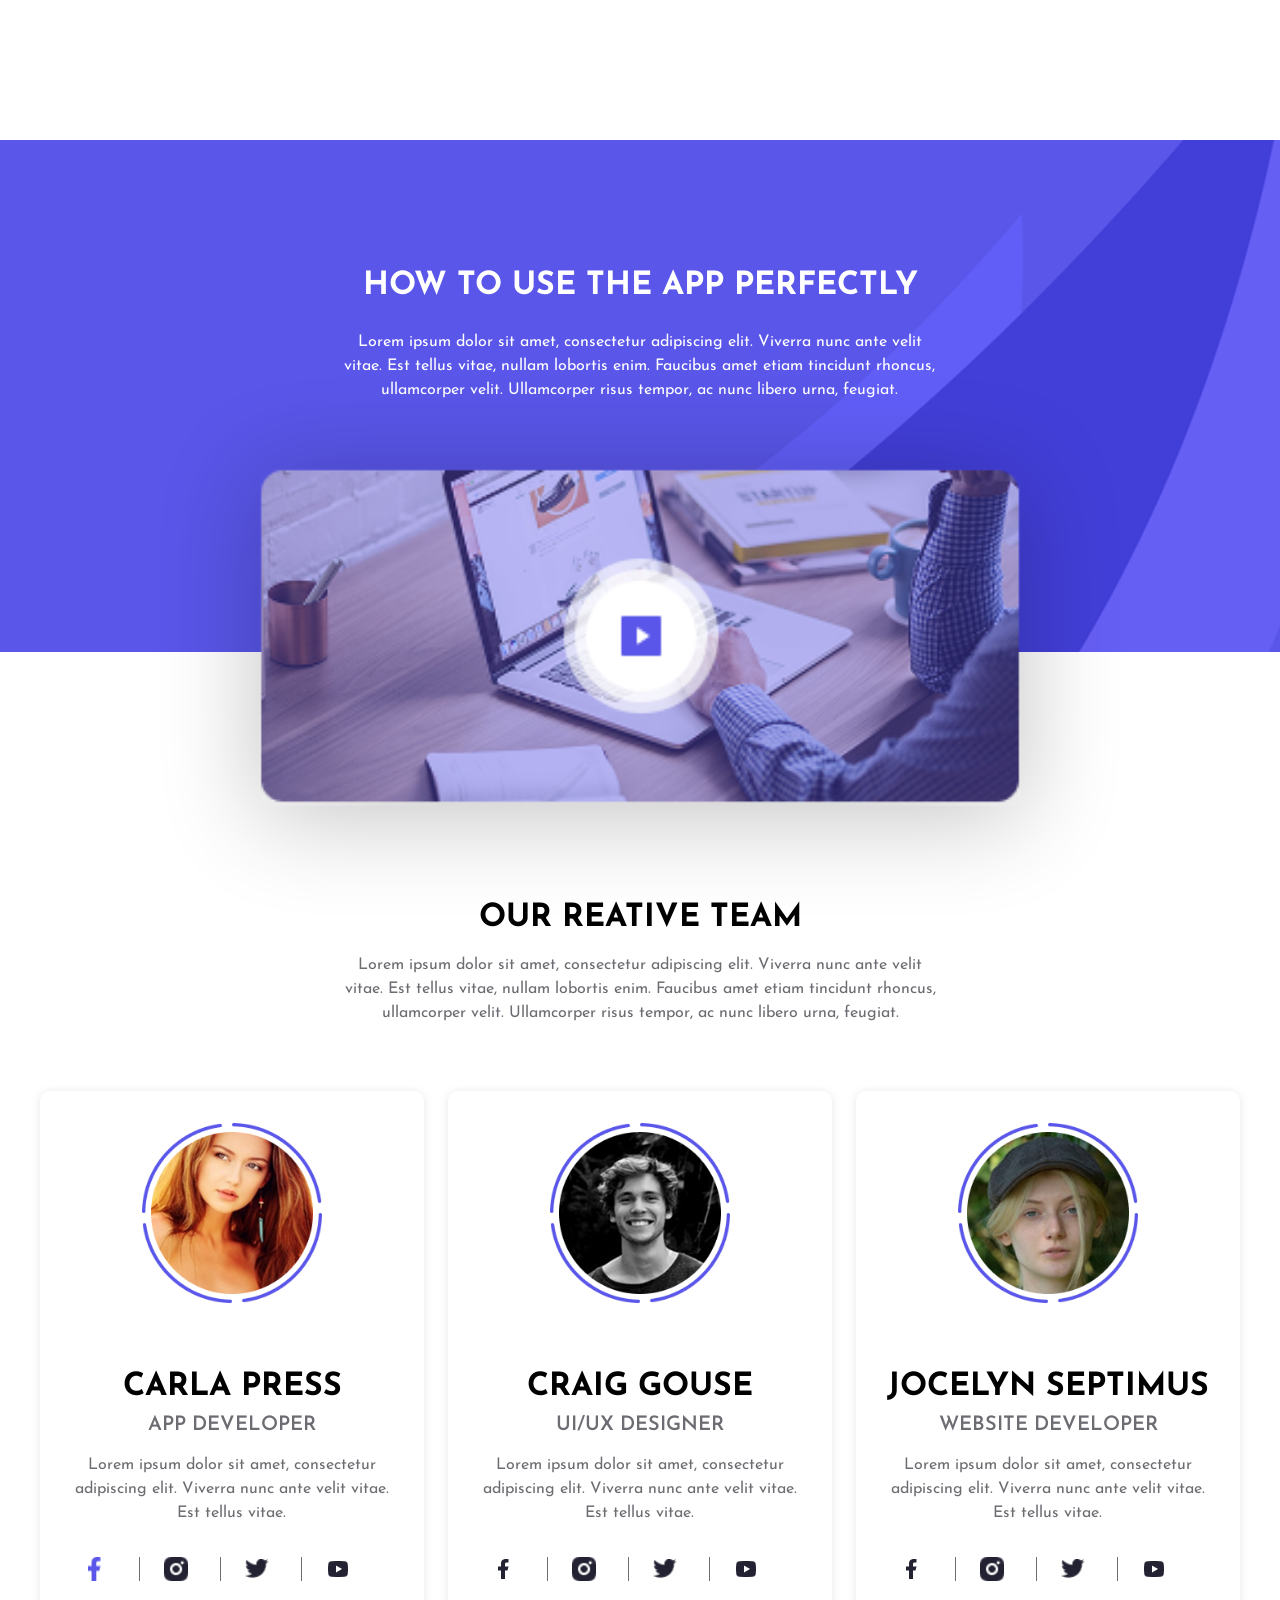
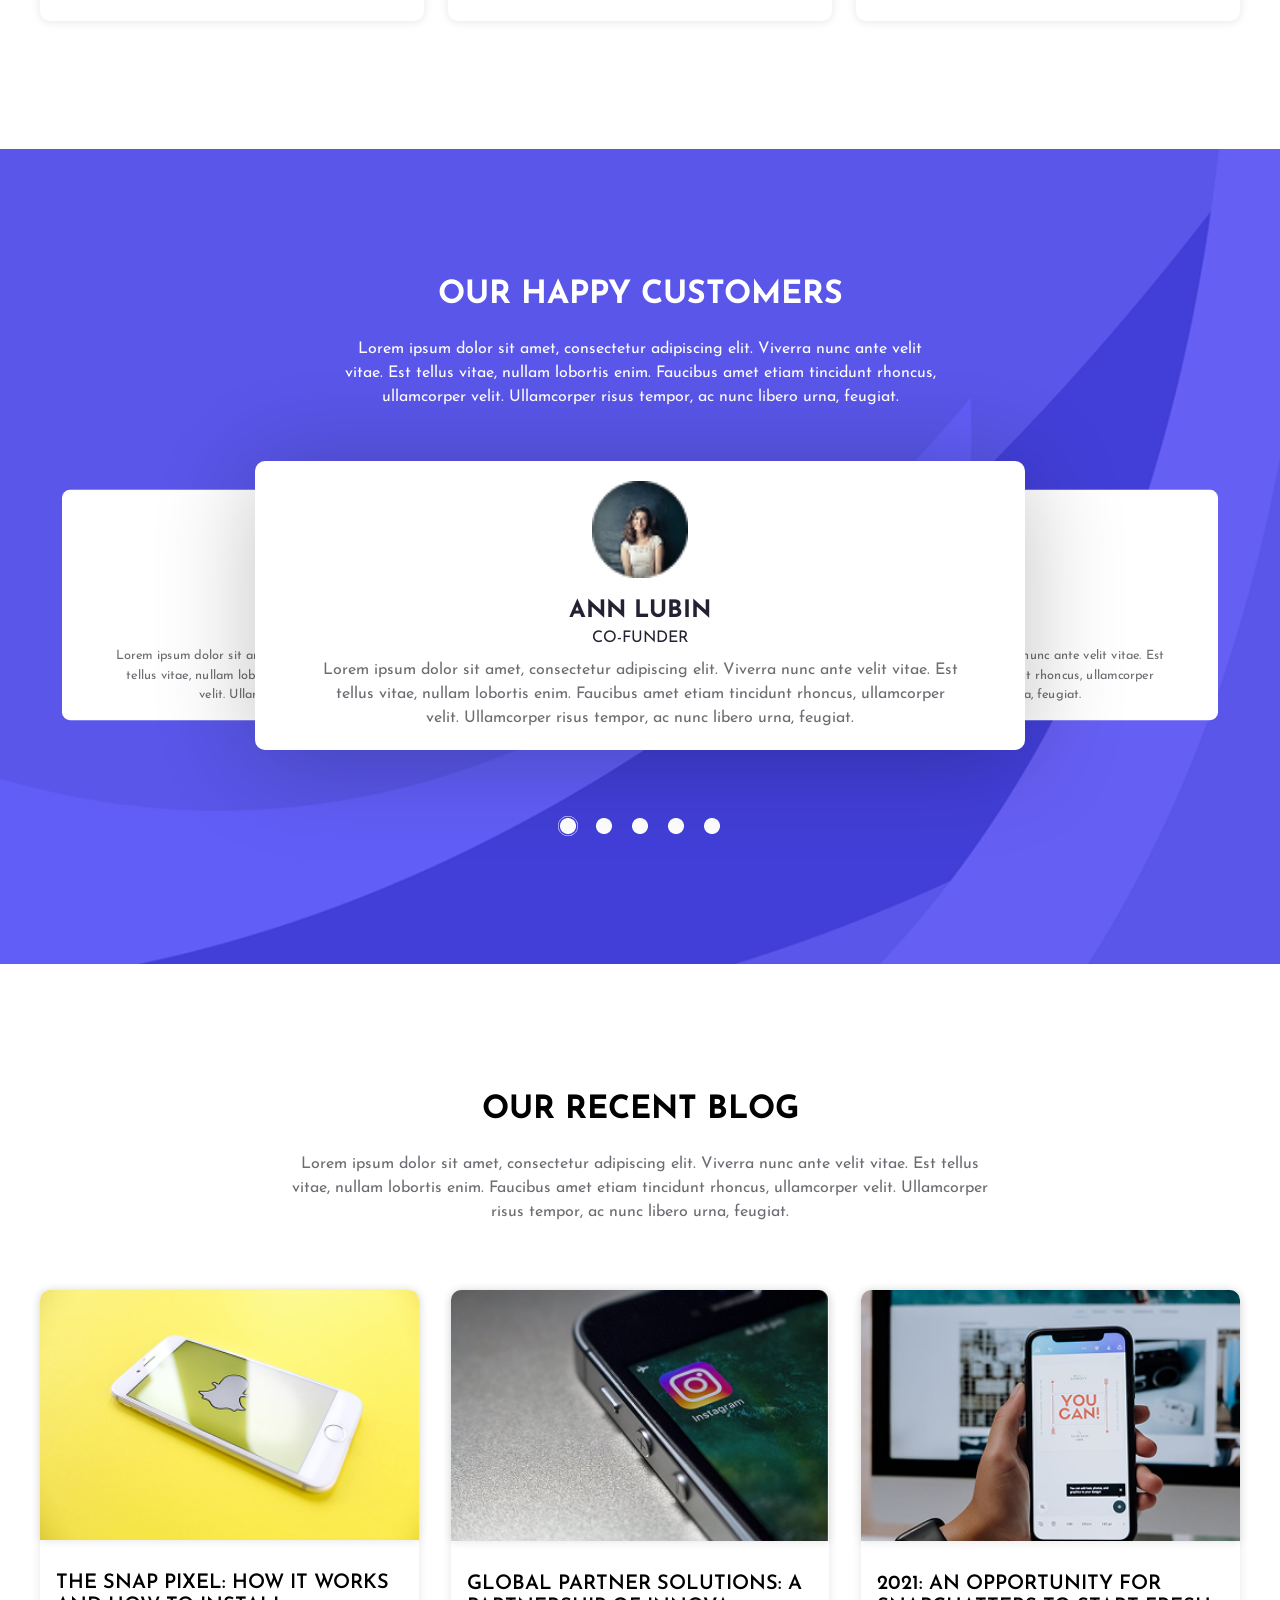
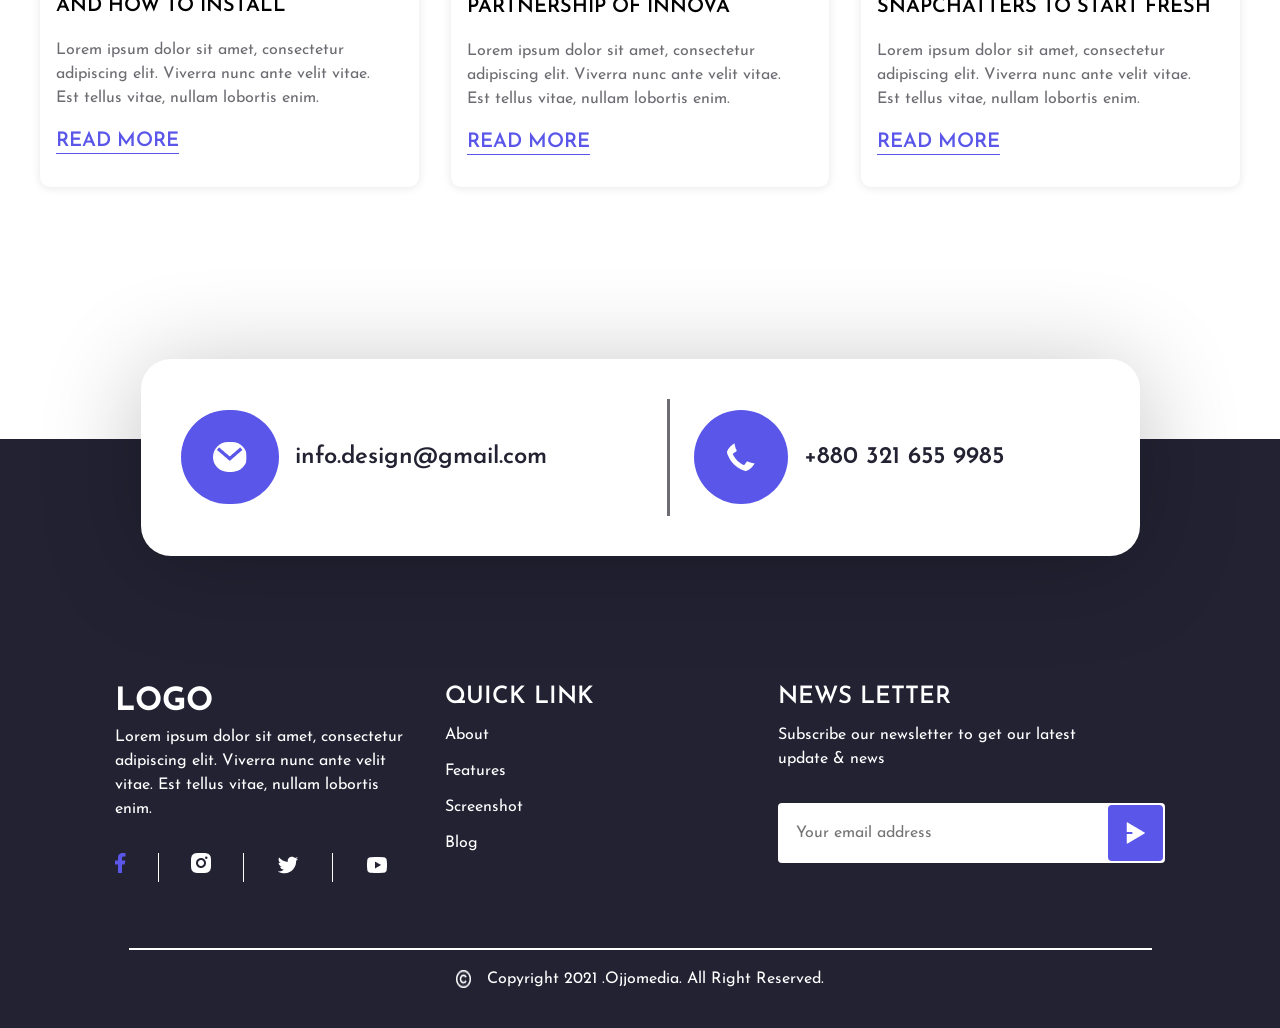
==== commit d18346ee: "add with js" ====
--- a/index.html
+++ b/index.html
@@ -206,32 +206,31 @@
 
         <h7 class="gallery__subtitle">Lorem ipsum dolor sit amet, consectetur adipiscing elit. Viverra nunc ante velit
             vitae.
-        </h7>
+            <span class="gallery__subtitle-big">Est tellus vitae, nullam lobortis enim. Faucibus amet etiam tincidunt rhoncus.</span>
+        </h7>
+        <h7 class="gallery__subtitle gallery__subtitle-extra">Lorem ipsum dolor sit amet, consectetur adipiscing elit. Viverra nunc ante velit vitae. Est tellus vitae, nullam lobortis enim. Faucibus amet etiam tincidunt rhoncus, ullamcorper velit. Ullamcorper risus tempor, ac nunc libero urna, feugiat.</h7>
         <div class="gallery__slider">
-            <div class="gallery__slide">
-                <img src="assets/003.png">
-            </div>
-            <div class="gallery__slide">
-                <img src="assets/iPhoneX-Mockup%201.png">
-            </div>
-            <div class="gallery__slide">
-                <img src="assets/001.png">
-            </div>
+                <img class="gallery__slide gallery__image--far-left" src="assets/000.png">
+                <img class="gallery__slide gallery__image--left" src="assets/003.png">
+                <img id="gallery-slide-active" class="gallery__slide gallery__slide-active" src="assets/iPhoneX-Mockup%201%20(1).png">
+                <img class="gallery__slide gallery__image--right" src="assets/001.png">
+                <img class="gallery__slide gallery__image--far-right" src="assets/004.png">
+
         </div>
         <div class="gallery__dots">
-            <a class="gallery__dot gallery__dots--active">
+            <a class="gallery__dot gallery__dots--active" onclick="changeImage(1)">
                 <img src="assets/Ellipse%207.png">
             </a>
-            <a class="gallery__dot gallery__dots--active">
+            <a class="gallery__dot gallery__dots--active" onclick="changeImage(2)">
                 <img src="assets/Ellipse%207.png">
             </a>
-            <a class="gallery__dot gallery__dots--active">
+            <a class="gallery__dot gallery__dots--active" onclick="changeImage(3)">
                 <img src="assets/Ellipse%207.png">
             </a>
-            <a class="gallery__dot gallery__dots--active">
+            <a class="gallery__dot gallery__dots--active" onclick="changeImage(4)">
                 <img src="assets/Ellipse%207.png">
             </a>
-            <a class="gallery__dot gallery__dots--active">
+            <a class="gallery__dot gallery__dots--active" onclick="changeImage(5)">
                 <img src="assets/Ellipse%207.png">
             </a>
         </div>
@@ -244,6 +243,7 @@
             <h5 class="download__title">Download App Now</h5>
             <h7 class="download__subtitle">Lorem ipsum dolor sit amet, consectetur adipiscing elit. Viverra nunc ante
                 velit vitae. Est tellus vitae, nullam lobortis enim.
+                <span class="download__subtitle-big">Faucibus amet etiam tincidunt rhoncus, ullamcorper velit. Ullamcorper risus tempor, ac nunc libero urna, feugiat.</span>
             </h7>
             <div class="download__buttons">
                 <a class="download__button">
@@ -280,7 +280,9 @@
         <h5 class="video__title">how to use the app perfectly</h5>
         <h7 class="video__subtitle">Lorem ipsum dolor sit amet, consectetur adipiscing elit. Viverra nunc ante velit
             vitae.
-        </h7>
+            <span class="video__subtitle-big">Est tellus vitae, nullam lobortis enim. Faucibus amet etiam tincidunt rhoncus.</span>
+        </h7>
+        <h7 class="video__subtitle video__subtitle-extra">Lorem ipsum dolor sit amet, consectetur adipiscing elit. Viverra nunc ante velit vitae. Est tellus vitae, nullam lobortis enim. Faucibus amet etiam tincidunt rhoncus, ullamcorper velit. Ullamcorper risus tempor, ac nunc libero urna, feugiat.</h7>
         <img class="video__image" src="assets/VideoCopy.png">
     </div>
 </section>
@@ -290,7 +292,9 @@
         <h5 class="team__title">Our reative team</h5>
         <h7 class="team__subtitle">Lorem ipsum dolor sit amet, consectetur adipiscing elit. Viverra nunc ante velit
             vitae.
-        </h7>
+            <span class="team__subtitle-big">Est tellus vitae, nullam lobortis enim. Faucibus amet etiam tincidunt rhoncus.</span>
+        </h7>
+        <h7 class="team__subtitle team__subtitle-extra">Lorem ipsum dolor sit amet, consectetur adipiscing elit. Viverra nunc ante velit vitae. Est tellus vitae, nullam lobortis enim. Faucibus amet etiam tincidunt rhoncus, ullamcorper velit. Ullamcorper risus tempor, ac nunc libero urna, feugiat.</h7>
         <div class="team__list">
             <div class="team__item">
                 <div class="team__item-avatar">
@@ -329,7 +333,7 @@
                 </h7>
                 <div class="team__item-socials">
                     <a class="team__item-social">
-                        <img class="team__item-social-icon" src="assets/facebook.png">
+                        <img class="team__item-social-icon" src="assets/facebook-black.png">
                     </a>
                     <a class="team__item-social">
                         <img class="team__item-social-icon" src="assets/inst.png">
@@ -354,7 +358,7 @@
                 </h7>
                 <div class="team__item-socials">
                     <a class="team__item-social">
-                        <img class="team__item-social-icon" src="assets/facebook.png">
+                        <img class="team__item-social-icon" src="assets/facebook-black.png">
                     </a>
                     <a class="team__item-social">
                         <img class="team__item-social-icon" src="assets/inst.png">
@@ -376,7 +380,9 @@
         <h5 class="customers__title">Our Happy Customers</h5>
         <h7 class="customers__subtitle">Lorem ipsum dolor sit amet, consectetur adipiscing elit. Viverra nunc ante velit
             vitae.
-        </h7>
+            <span class="customers__subtitle-big">Est tellus vitae, nullam lobortis enim. Faucibus amet etiam tincidunt rhoncus.</span>
+        </h7>
+        <h7 class="customers__subtitle customers__subtitle-extra">Lorem ipsum dolor sit amet, consectetur adipiscing elit. Viverra nunc ante velit vitae. Est tellus vitae, nullam lobortis enim. Faucibus amet etiam tincidunt rhoncus, ullamcorper velit. Ullamcorper risus tempor, ac nunc libero urna, feugiat.</h7>
         <div class="customers__list">
             <div class="customers__item card-side">
                 <img class="customers__item-avatar" src="assets/ProfileImage-3.png">
@@ -384,6 +390,7 @@
                 <h7 class="customers__item-role">CO-FUNDER</h7>
                 <h7 class="customers__item-text">Lorem ipsum dolor sit amet, consectetur adipiscing elit. Viverra nunc
                     ante velit vitae. Est tellus vitae, nullam lobortis enim.
+                    <span class="customers__item--text-big">Faucibus amet etiam tincidunt rhoncus, ullamcorper velit. Ullamcorper risus tempor, ac nunc libero urna, feugiat.</span>
                 </h7>
             </div>
             <div class="customers__item">
@@ -392,6 +399,7 @@
                 <h7 class="customers__item-role">CO-FUNDER</h7>
                 <h7 class="customers__item-text">Lorem ipsum dolor sit amet, consectetur adipiscing elit. Viverra nunc
                     ante velit vitae. Est tellus vitae, nullam lobortis enim.
+                    <span class="customers__item--text-big">Faucibus amet etiam tincidunt rhoncus, ullamcorper velit. Ullamcorper risus tempor, ac nunc libero urna, feugiat.</span>
                 </h7>
             </div>
             <div class="customers__item card-side">
@@ -400,6 +408,7 @@
                 <h7 class="customers__item-role">CO-FUNDER</h7>
                 <h7 class="customers__item-text">Lorem ipsum dolor sit amet, consectetur adipiscing elit. Viverra nunc
                     ante velit vitae. Est tellus vitae, nullam lobortis enim.
+                    <span class="customers__item--text-big">Faucibus amet etiam tincidunt rhoncus, ullamcorper velit. Ullamcorper risus tempor, ac nunc libero urna, feugiat.</span>
                 </h7>
             </div>
         </div>
@@ -429,7 +438,9 @@
         <h5 class="blog__title">Our recent blog</h5>
         <h7 class="blog__subtitle">Lorem ipsum dolor sit amet, consectetur adipiscing elit. Viverra nunc ante velit
             vitae.
-        </h7>
+            <span class="blog__subtitle-big">Est tellus vitae, nullam lobortis enim. Faucibus amet etiam tincidunt rhoncus.</span>
+        </h7>
+        <h7 class="blog__subtitle blog__subtitle-extra">Lorem ipsum dolor sit amet, consectetur adipiscing elit. Viverra nunc ante velit vitae. Est tellus vitae, nullam lobortis enim. Faucibus amet etiam tincidunt rhoncus, ullamcorper velit. Ullamcorper risus tempor, ac nunc libero urna, feugiat.</h7>
         <div class="blog__list">
             <div class="blog__item">
                 <img class="blog__item-image" src="assets/Image.png">
@@ -454,7 +465,7 @@
             <div class="blog__item">
                 <img class="blog__item-image" src="assets/Image(2).png">
                 <div class="blog__item-content">
-                    <h6 class="blog__item-title">2021: An opportunity for Snapchatters to start fre</h6>
+                    <h6 class="blog__item-title">2021: An opportunity for Snapchatters to start fresh</h6>
                     <h7 class="blog__item-subtitle">Lorem ipsum dolor sit amet, consectetur adipiscing elit. Viverra
                         nunc ante velit vitae. Est tellus vitae, nullam lobortis enim.
                     </h7>
@@ -530,18 +541,7 @@
     </div>
 </section>
 
-<script>
-
-    function sendMessage() {
-        const input = document.getElementById('email-input');
-        console.log(input.value);
-
-        const messageText = document.getElementById('messageText');
-        messageText.textContent = 'Ваше письмо отправлено на емаил' + input.value;
-        messageText.classList.remove('inVisible');
-    }
-
-</script>
+<script src="main.js"></script>
 
 </body>
 </html>
--- a/styles/main.css
+++ b/styles/main.css
@@ -24,6 +24,7 @@
 
     --radius-xs: 4px;
     --radius-sm: 10px;
+    --radius-xmd: 30px;
     --radius-md: 35px;
 
     --space-1-lg: 2px;
--- a/styles/sections/gallery.css
+++ b/styles/sections/gallery.css
@@ -25,6 +25,11 @@
     width: 80%;
 }
 
+.gallery__subtitle-extra,
+.gallery__subtitle-big {
+    display: none;
+}
+
 .gallery__slider {
     display: flex;
     flex-direction: row;
@@ -32,8 +37,33 @@
     padding-bottom: var(--space-7);
 }
 
-.gallery__slide img {
-    width: 100%;
+.gallery__slide {
+    width: 160px;
+    height: auto;
+    object-fit: contain;
+}
+
+.gallery__slide-active {
+    position: relative;
+    z-index: 5;
+    transform: scale(1.2);
+    margin-right: var(--space-3);
+    margin-left: var(--space-3);
+}
+
+.gallery__image--left,
+.gallery__image--right {
+    position: relative;
+    z-index: 4;
+    transform: scale(0.9);
+}
+
+.gallery__image--far-left,
+.gallery__image--far-right {
+    position: relative;
+    z-index: 3;
+    transform: scale(0.9);
+    margin: 0 -100px;
 }
 
 .gallery__dots {
@@ -48,6 +78,13 @@
     }
     .gallery__subtitle {
         padding-top: clamp(var(--space-4), 4.00px + 1.56vw, var(--space-6));
+        width: 57%;
+    }
+    .gallery__subtitle-big {
+        display: inline;
+    }
+    .gallery__slide {
+        width: clamp(160px, 40.00px + 15.63vw, 240px);
     }
 }
 
@@ -55,4 +92,11 @@
     .gallery__title span {
         display: inline;
     }
+    .gallery__subtitle {
+        display: none;
+    }
+    .gallery__subtitle-extra {
+        display: inline;
+        width: 45%;
+    }
 }
--- a/styles/sections/download.css
+++ b/styles/sections/download.css
@@ -14,6 +14,7 @@
 .download__title {
     text-transform: uppercase;
     font-size: clamp(var(--font-size-xl), 20.69px + 0.88vw, var(--font-size-2xl));
+    width: 80%;
 }
 
 .download__subtitle {
@@ -21,6 +22,10 @@
     padding-bottom: var(--space-7);
     color: var(--color-body-text);
     width: 95%;
+}
+
+.download__subtitle-big {
+    display: none;
 }
 
 .download__buttons {
@@ -56,7 +61,7 @@
 }
 
 .download__stat-icon {
-    width: 30%;
+    width: 20%;
 }
 
 .download__image {
@@ -74,9 +79,22 @@
         gap: var(--space-6);
         align-items: center;
     }
+    .download__container-info {
+        flex: 1;
+    }
+    .download__image {
+        flex: 1;
+    }
     .download__title {
         font-weight: var(--font-weight-bold);
         width: 75%;
+    }
+    .download__subtitle {
+        width: 100%;
+    }
+    .download__stat {
+        white-space: nowrap;
+        gap: clamp(var(--space-2), -4.00px + 1.56vw, var(--space-4));
     }
     .download__stat-number {
         font-size: clamp(var(--font-size-lg), 14.00px + 0.78vw, var(--font-size-xl));
@@ -87,7 +105,17 @@
 }
 
 @media (min-width: 1280px) {
+    .download__title {
+        width: 100%;
+    }
+    .download__subtitle {
+        /*width: 100%;*/
+    }
+    .download__subtitle-big {
+        display: inline;
+    }
     .download__stat-text {
+        text-transform: uppercase;
         font-weight: var(--font-weight-semi-bold);
     }
 }
--- a/styles/sections/video.css
+++ b/styles/sections/video.css
@@ -19,6 +19,11 @@
     font-size: clamp(var(--font-size-xl), 16.37px + 2.04vw, var(--font-size-2xl));
 }
 
+.video__subtitle-big,
+.video__subtitle-extra {
+    display: none;
+}
+
 .video__subtitle {
     width: 85%;
     padding-top: clamp(var(--space-5), 59.08px + -5.09vw, var(--space-7));
@@ -27,7 +32,7 @@
 
 .video__image {
     margin-bottom: -140px;
-    border-radius: var(--space-3);
+    border-radius: var(--radius-sm);
     width: 100%;
     box-shadow: 0px 10px 100px rgba(0, 0, 0, 0.24);
 }
@@ -35,8 +40,6 @@
 @media (min-width: 768px) {
     .video {
         padding-top: clamp(var(--space-7), -92.00px + 17.19vw, var(--space-9));
-        padding-right: clamp(var(--space-8), -261.00px + 46.48vw, var(--space-11));
-        padding-left: clamp(var(--space-8), -261.00px + 46.48vw, var(--space-11));
     }
 
     .video__title {
@@ -46,8 +49,11 @@
 
     .video__subtitle {
         padding-top: clamp(var(--space-5), 12.00px + 1.04vw, var(--space-6-lg));
+        width: 77%;
     }
-
+    .video__subtitle-big {
+        display: inline;
+    }
     .video__image {
         margin-bottom: -190px;
     }
@@ -57,7 +63,18 @@
     .video {
         background: url("../../assets/Rectangle 15.png") center/cover no-repeat;
     }
-    .video__image {
+    .video__title {
         width: 100%;
     }
+    .video__subtitle {
+        display: none;
+    }
+    .video__subtitle-extra {
+        display: inline;
+        width: 55%;
+    }
+    .video__image {
+        width: 70%;
+        margin-bottom: -220px;
+    }
 }
--- a/styles/sections/team.css
+++ b/styles/sections/team.css
@@ -20,7 +20,13 @@
 .team__subtitle {
     padding-top: var(--space-4);
     padding-bottom: clamp(var(--space-7), 29.23px + 2.87vw, var(--space-7-lg));
+    width: 90%;
     color: var(--color-body-text);
+}
+
+.team__subtitle-big,
+.team__subtitle-extra {
+    display: none;
 }
 
 .team__list {
@@ -118,8 +124,10 @@
         gap: var(--space-6);
     }
     .team__subtitle {
-        width: 75%;
-        font-size: clamp(var(--font-size-base), 4.00px + 1.56vw, var(--font-size-xl));
+        width: 65%;
+    }
+    .team__subtitle-big {
+        display: inline;
     }
     .team__item {
         padding-right: clamp(var(--space-1), -20.00px + 3.13vw, var(--space-5));
@@ -137,17 +145,31 @@
         font-size: clamp(var(--font-size-lg), 2.00px + 2.34vw, var(--font-size-2xl));
     }
     .team__item-subtitle {
+        padding-top: var(--space-2);
         font-weight: var(--font-weight-regular);
         font-size: clamp(var(--font-size-base), 10.00px + 0.78vw, var(--font-size-lg));
     }
 }
 
 @media (min-width: 1280px) {
+    .team__subtitle {
+        display: none;
+    }
+    .team__subtitle {
+        width: 50%;
+    }
+    .team__subtitle-extra {
+        display: inline;
+    }
     .team__item-title {
+        white-space: nowrap;
         font-weight: var(--font-weight-bold);
     }
     .team__item-subtitle {
         font-weight: var(--font-weight-semi-bold);
+    }
+    .team__item-text {
+        width: 95%;
     }
     .team__item-socials {
         gap: var(--space-6);
--- a/styles/sections/customers.css
+++ b/styles/sections/customers.css
@@ -21,6 +21,11 @@
 
 .customers__subtitle {
     width: 80%;
+}
+
+.customers__subtitle-big,
+.customers__subtitle-extra {
+    display: none;
 }
 
 .customers__list {
@@ -76,6 +81,10 @@
     color: var(--color-body-text);
 }
 
+.customers__item--text-big {
+    display: none;
+}
+
 .customers__dots {
     display: flex;
     flex-direction: row;
@@ -110,12 +119,18 @@
 }
 
 @media (min-width: 768px) {
+    .customers {
+        background: url("../../assets/Rectangle23(2).png") center/cover no-repeat;
+    }
     .customers__title {
         font-weight: var(--font-weight-bold);
         padding-bottom: clamp(var(--space-4), 4.00px + 1.56vw, var(--space-6));
     }
     .customers__subtitle {
-        width: 55%;
+        width: 57%;
+    }
+    .customers__subtitle-big {
+        display: inline;
     }
     .customers__item-avatar {
         width: 14%;
@@ -134,7 +149,23 @@
 }
 
 @media (min-width: 1280px) {
+    .customers {
+        background: url("../../assets/Rectangle14(1).png") center/cover no-repeat;
+    }
+    .customers__subtitle {
+        display: none;
+    }
+    .customers__subtitle-extra {
+        display: inline;
+        width: 47%;
+    }
     .customers__item-name {
         font-weight: var(--font-weight-bold);
     }
+    .customers__item-text {
+        width: 93%;
+    }
+    .customers__item--text-big {
+        display: inline;
+    }
 }
--- a/styles/sections/blog.css
+++ b/styles/sections/blog.css
@@ -19,8 +19,14 @@
 }
 
 .blog__subtitle {
+    width: 85%;
     color: var(--color-body-text);
     padding-bottom: var(--space-7);
+}
+
+.blog__subtitle-big,
+.blog__subtitle-extra {
+    display: none;
 }
 
 .blog__list {
@@ -73,15 +79,18 @@
 
 @media (min-width: 768px) {
     .blog {
-        padding-left: clamp(var(--space-7), -92.00px + 17.19vw, var(--space-9));
-        padding-right: clamp(var(--space-7), -92.00px + 17.19vw, var(--space-9));
+
     }
     .blog__title {
         font-weight: var(--font-weight-bold);
         padding-bottom: clamp(var(--space-4), 4.00px + 1.56vw, var(--space-6));
     }
     .blog__subtitle {
+        width: 65%;
         padding-bottom: clamp(var(--space-7), 1.00px + 5.08vw, var(--space-7-lg));
+    }
+    .blog__subtitle-big {
+        display: inline;
     }
     .blog__list {
         flex-direction: row;
@@ -93,4 +102,14 @@
     .blog__item-subtitle {
         width: 90%;
     }
+}
+
+@media (min-width: 1280px) {
+    .blog__subtitle {
+        display: none;
+    }
+    .blog__subtitle-extra {
+        display: inline;
+        width: 58%;
+    }
 }
--- a/styles/sections/footer.css
+++ b/styles/sections/footer.css
@@ -79,7 +79,7 @@
 
 .footer__text-about {
     padding-top: var(--space-1);
-    width: 60%;
+    width: 95%;
 }
 
 .footer__social-link {
@@ -116,7 +116,7 @@
 }
 
 .footer__text-input {
-    width: 80%;
+    width: 90%;
     padding-top: var(--space-3);
     padding-bottom: var(--space-6-lg);
 }
@@ -204,7 +204,7 @@
     }
     .footer__body {
         flex-direction: row;
-        gap: 0;
+        gap: var(--space-6);
     }
     .footer__item-about {
         width: 35%;
@@ -219,7 +219,7 @@
         padding-right: clamp(var(--space-8), 0.00px + 12.50vw, var(--space-10));
     }
     .footer__form {
-        width: clamp(225px, 9.00px + 28.13vw, 369px);
+        width: clamp(200px, -53.50px + 33.01vw, 369px);
     }
     .footer__form-text {
         width: 100%;
@@ -252,4 +252,7 @@
     .footer__divider {
         height: 117px;
     }
-}
+    .footer__contacts {
+        border-radius: var(--radius-xmd);
+    }
+}
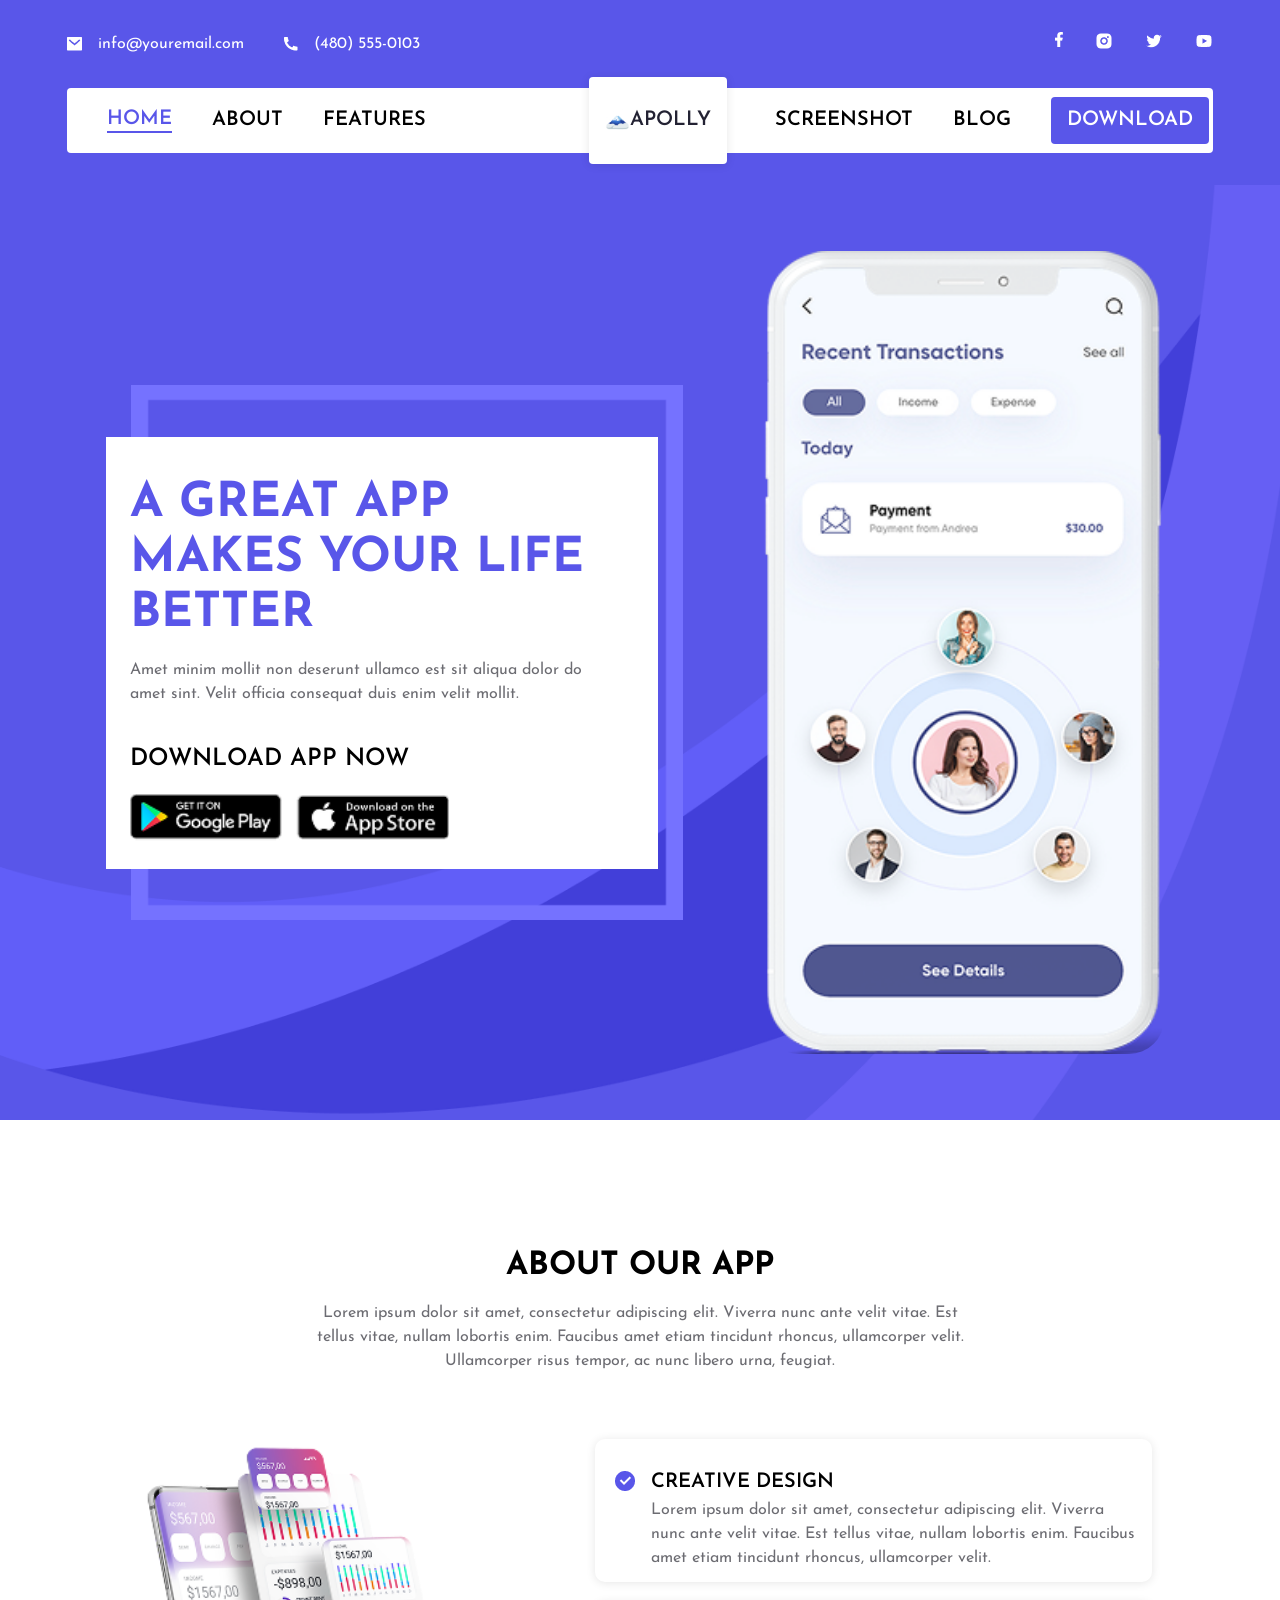
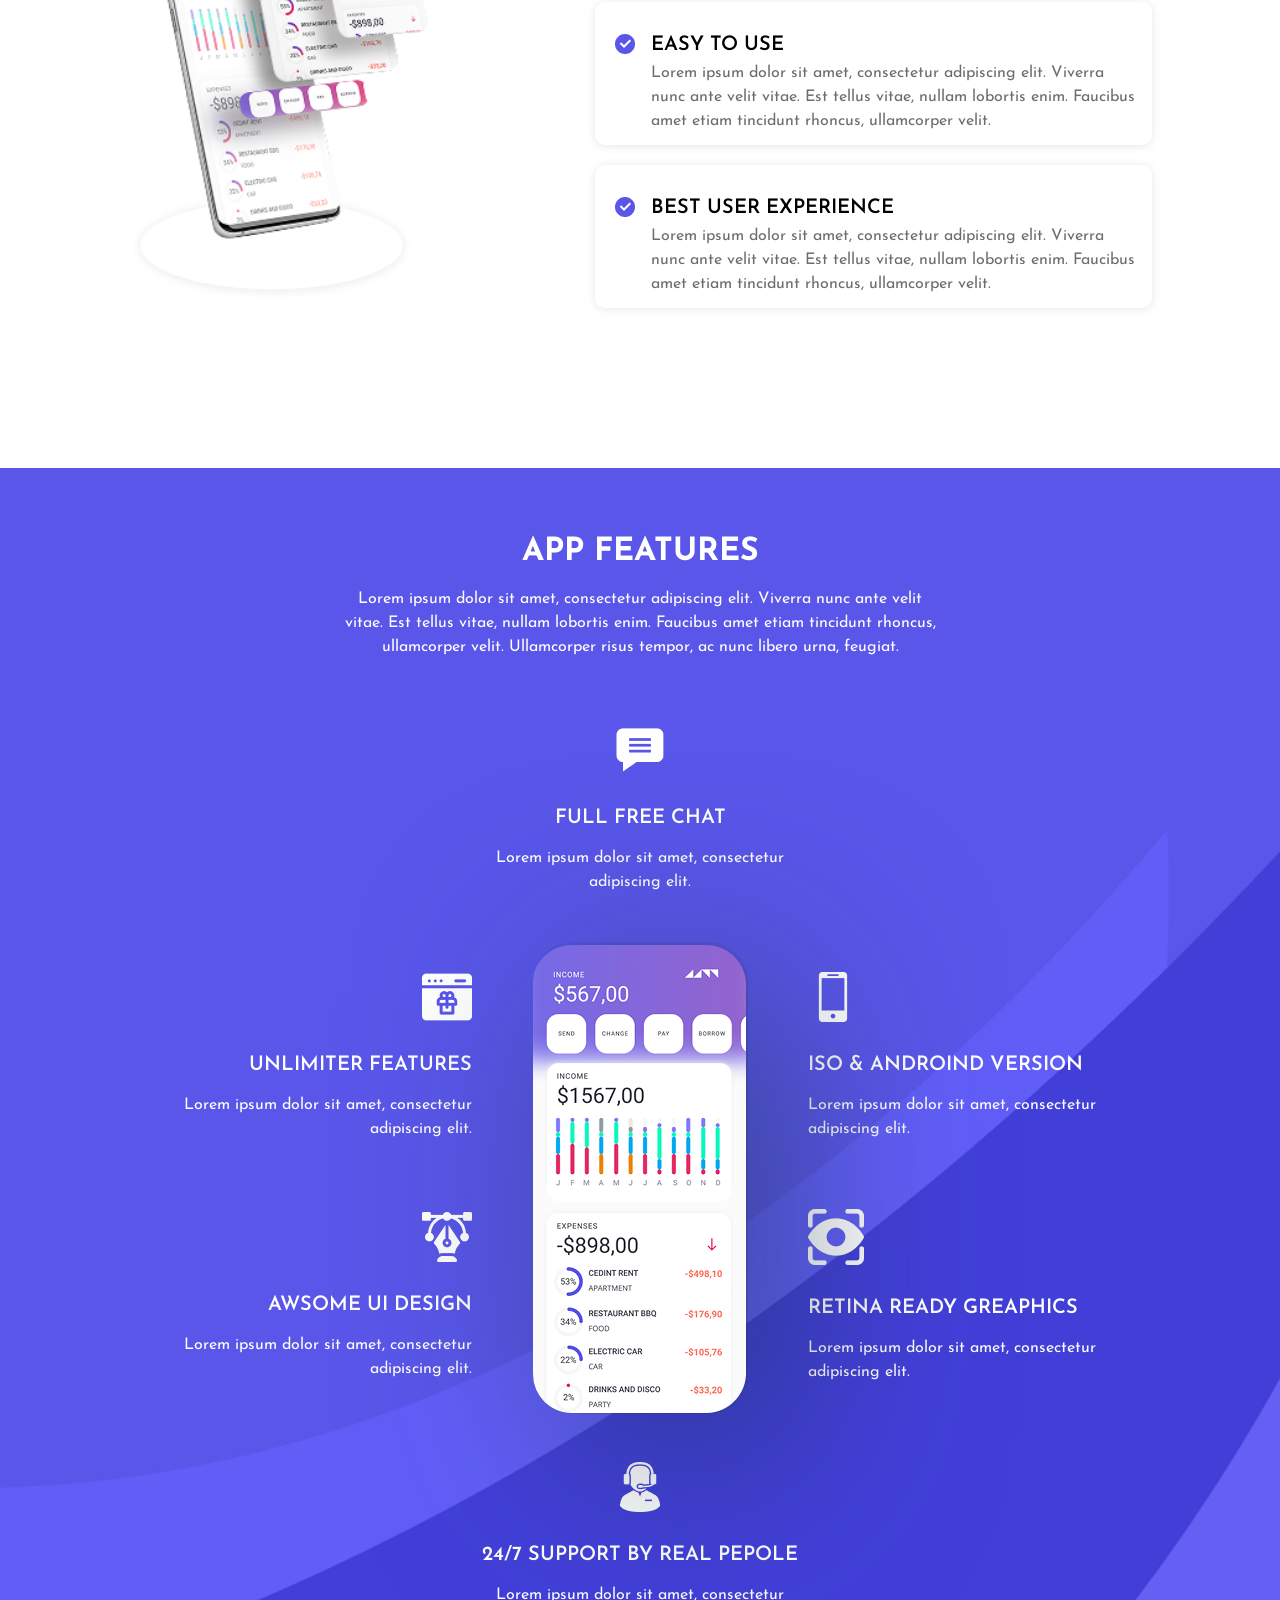
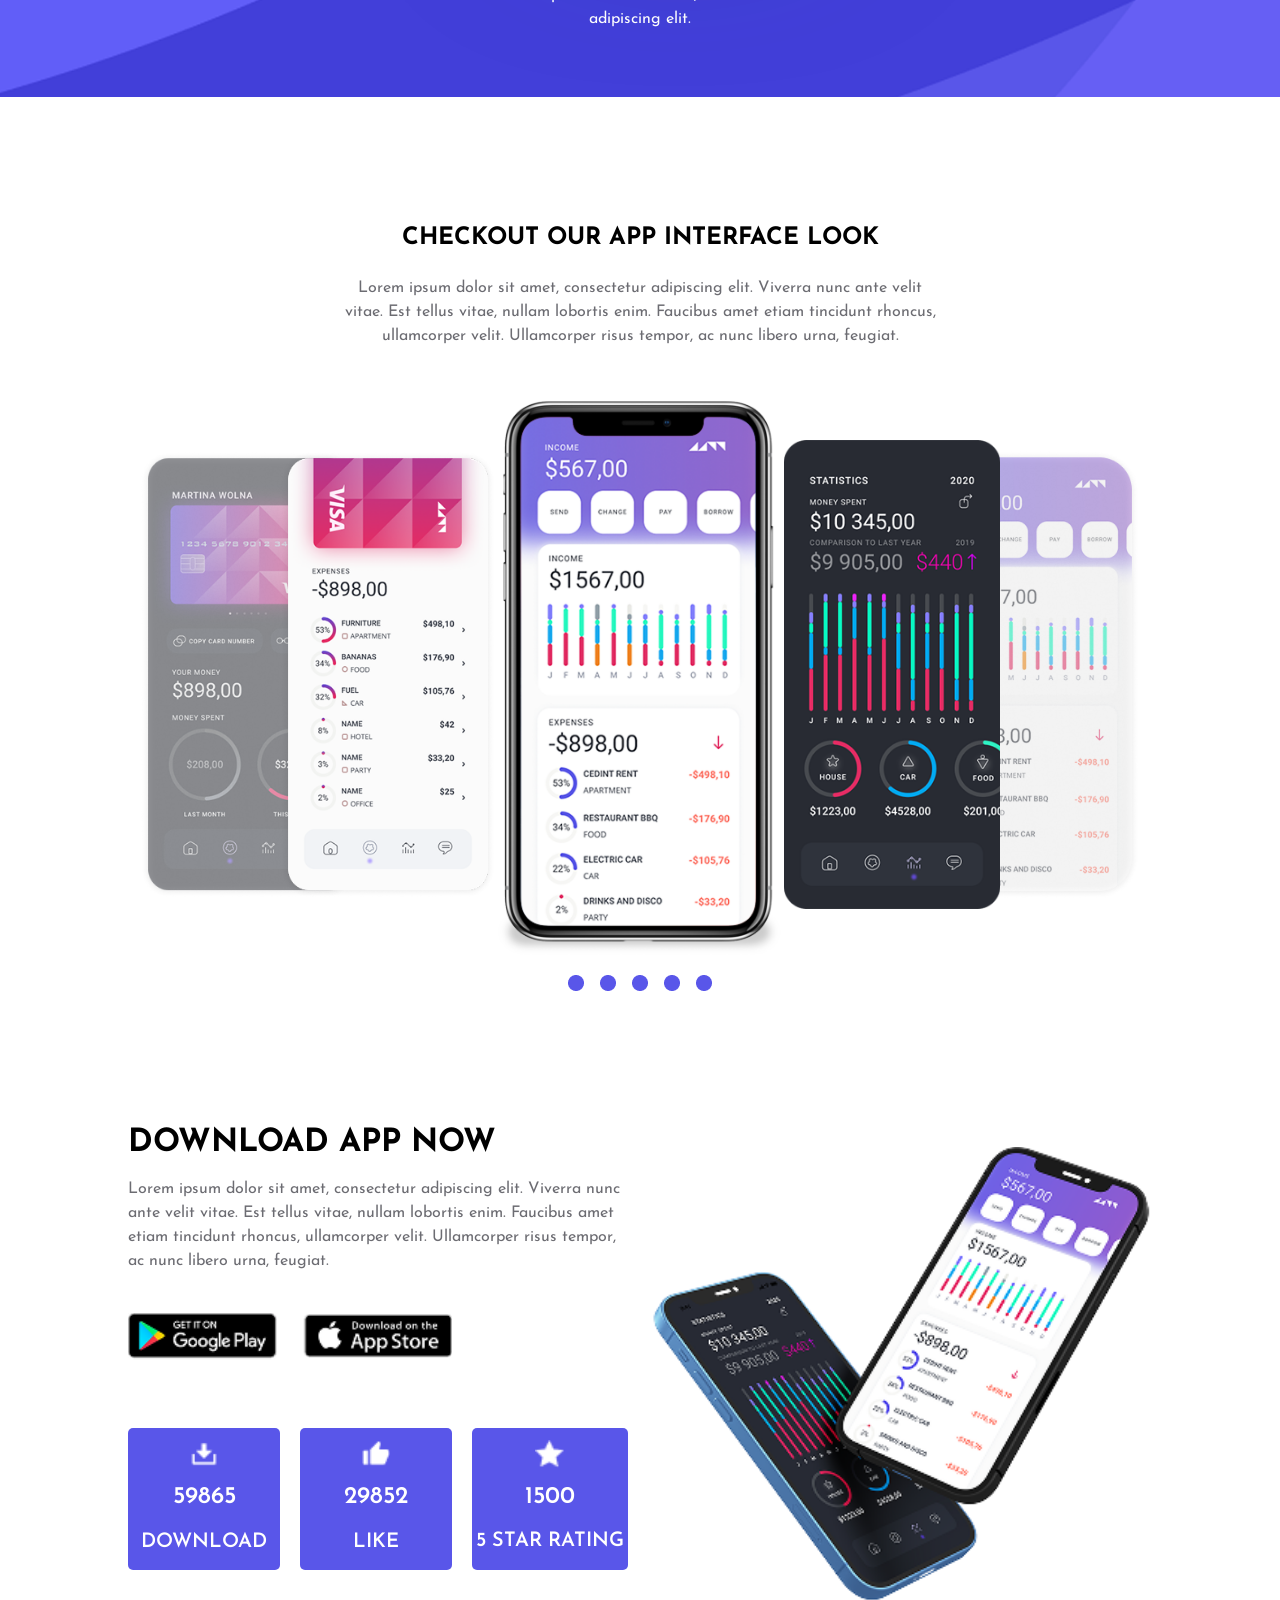
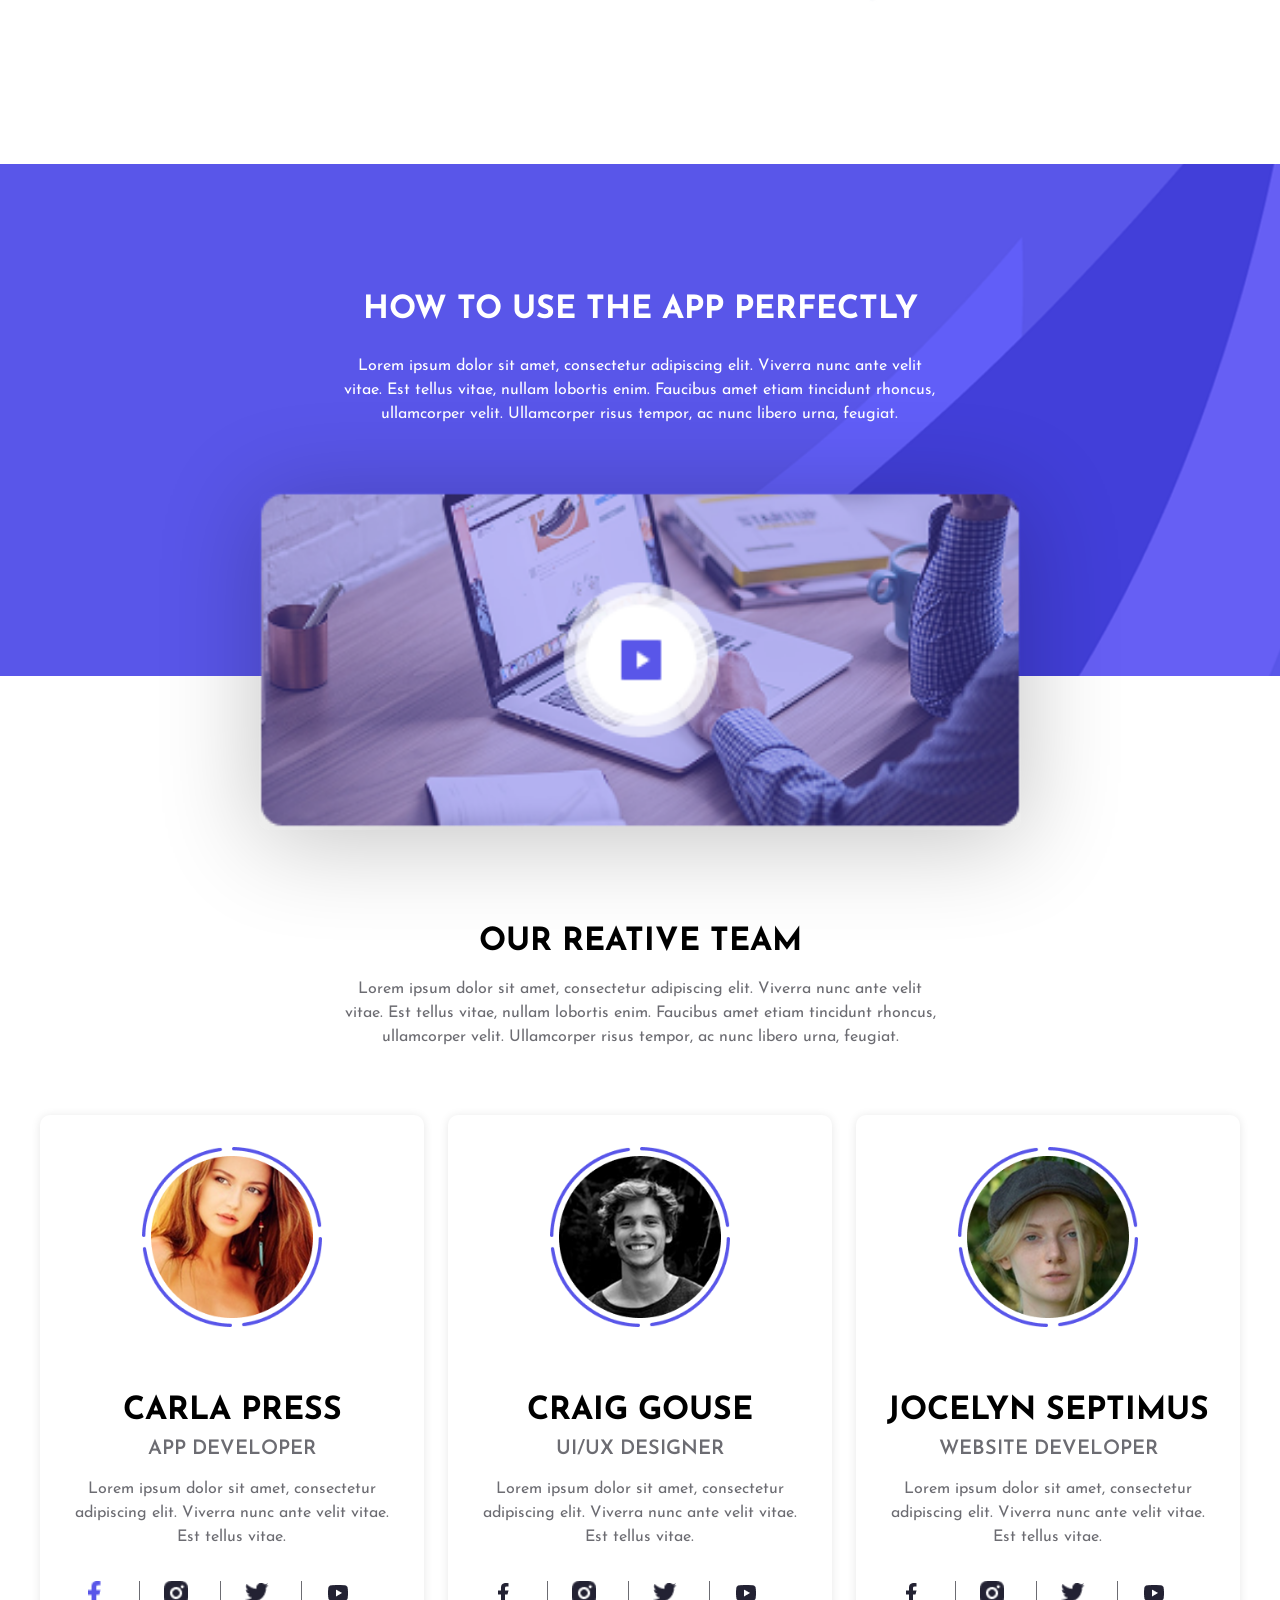
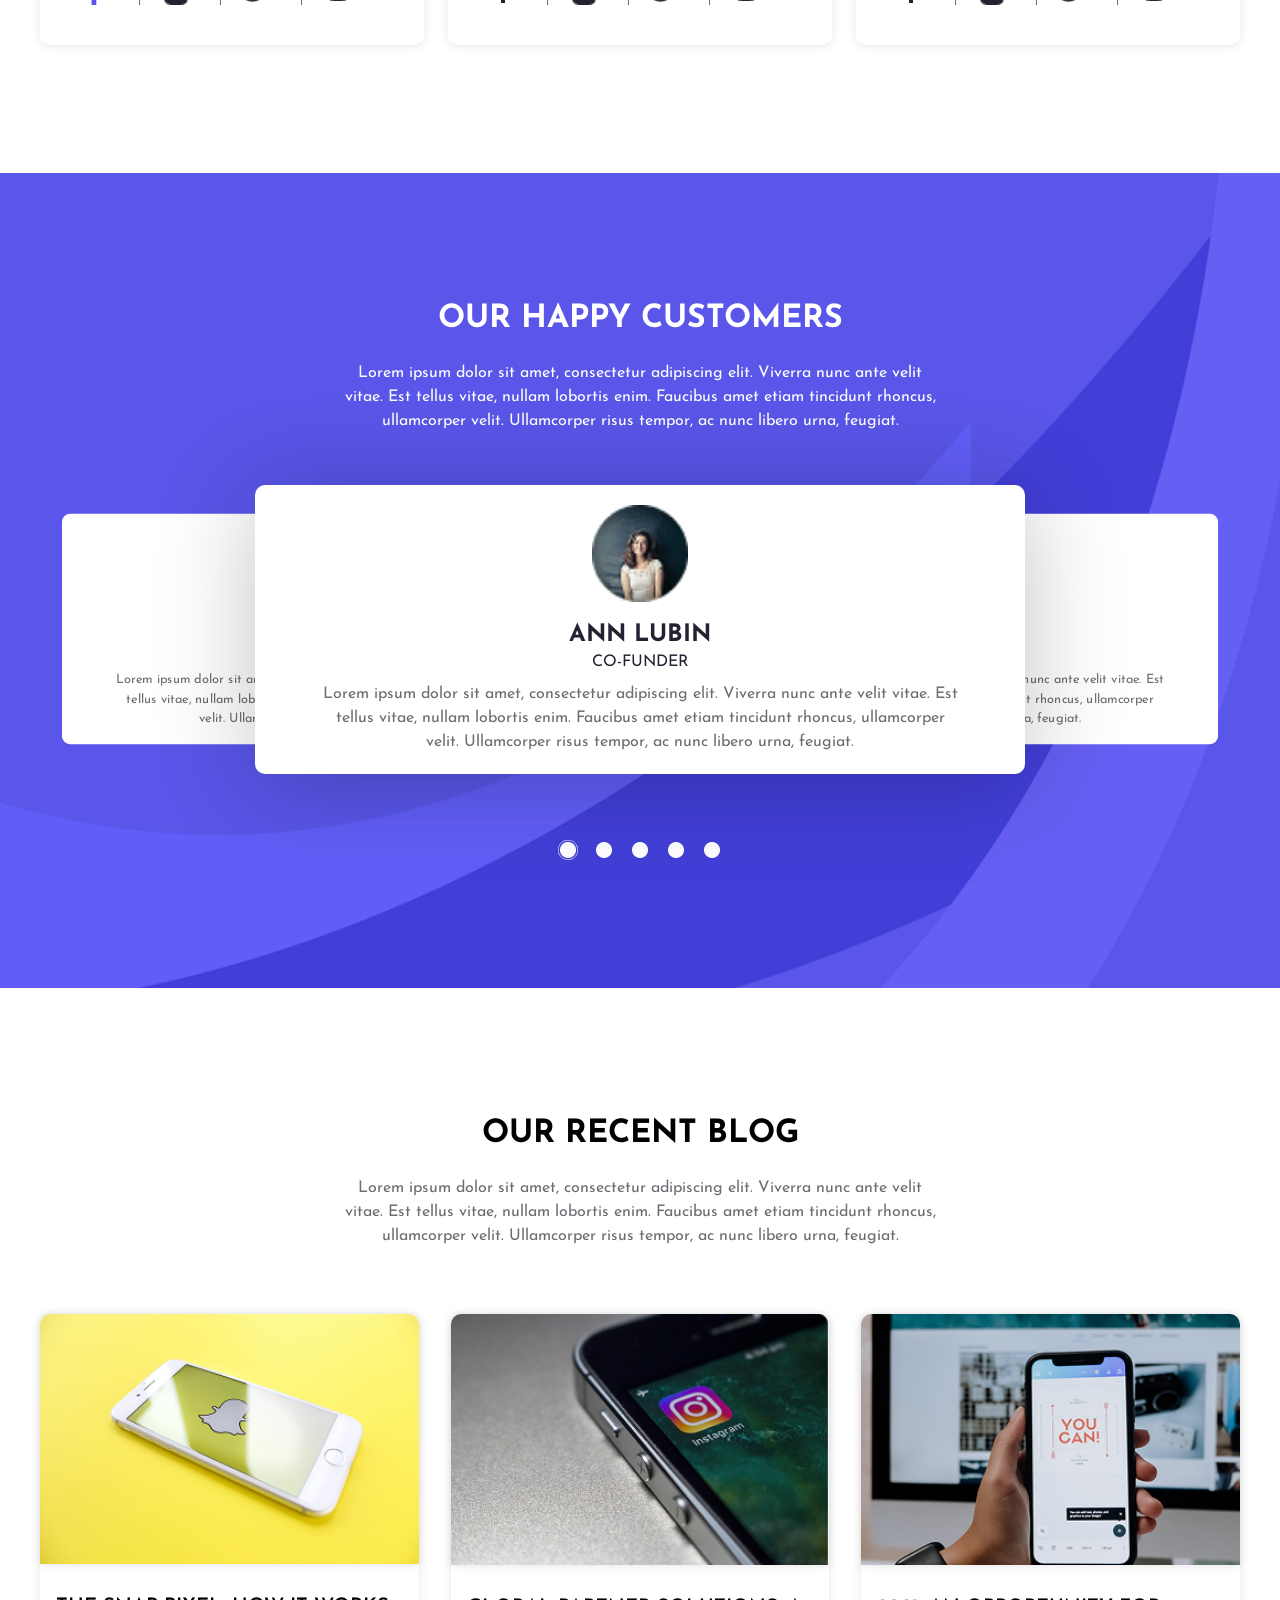
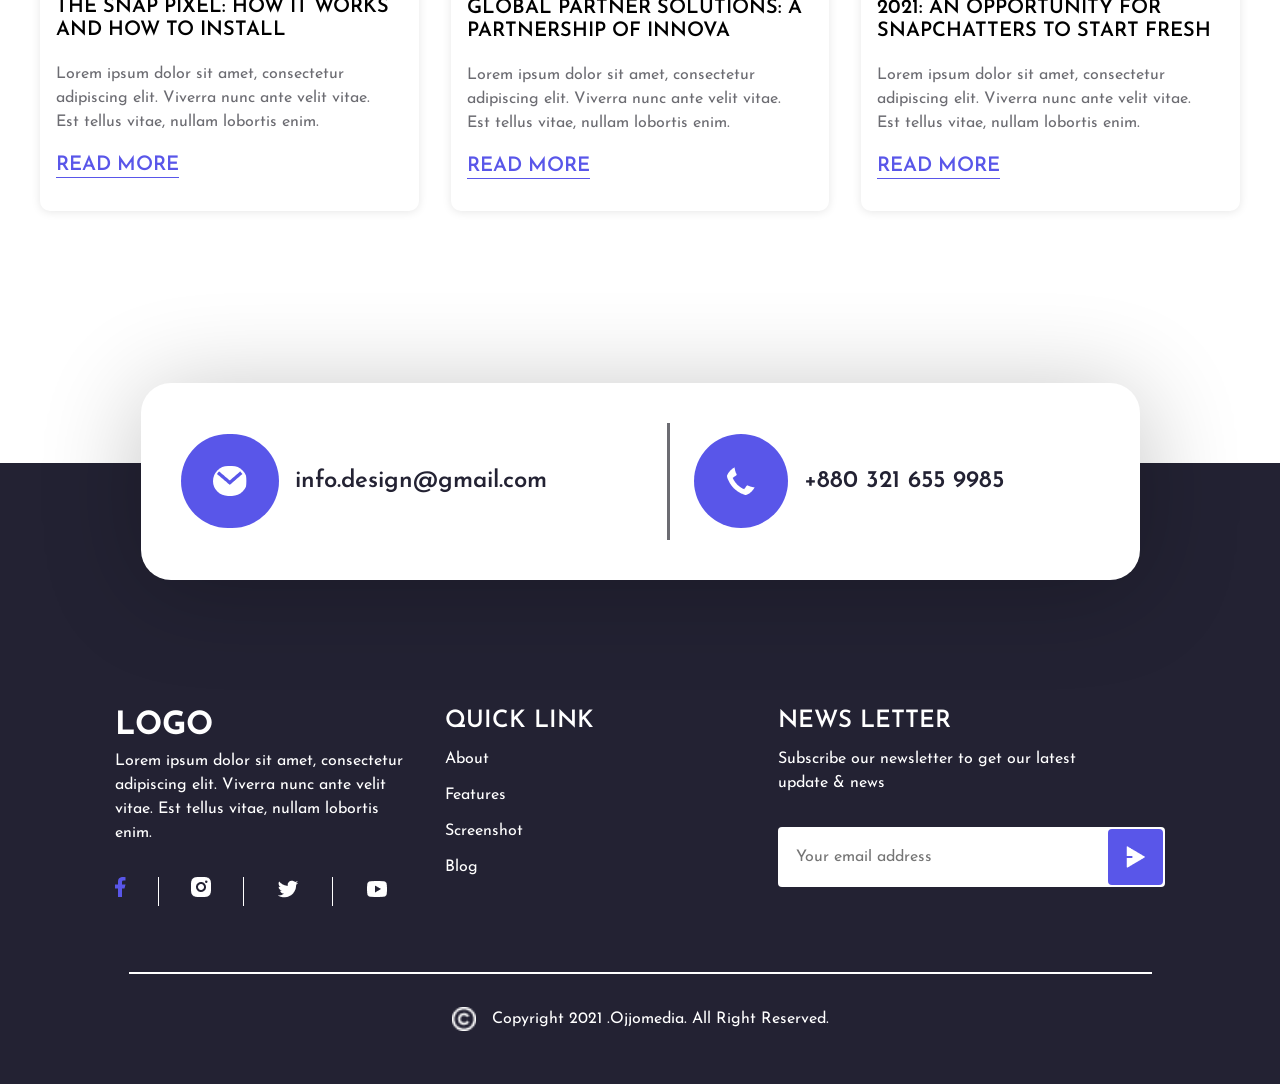
==== commit 3e293589: "Merging projects" ====
--- a/index.html
+++ b/index.html
@@ -161,6 +161,7 @@
             vitae.
             <span class="features__about-big">Est tellus vitae, nullam lobortis enim. Faucibus amet etiam tincidunt rhoncus.</span>
         </h7>
+        <h7 class="features__about features__about-extra">Lorem ipsum dolor sit amet, consectetur adipiscing elit. Viverra nunc ante velit vitae. Est tellus vitae, nullam lobortis enim. Faucibus amet etiam tincidunt rhoncus, ullamcorper velit. Ullamcorper risus tempor, ac nunc libero urna, feugiat.</h7>
         <div class="features__list">
             <div class="features__item features__item--top">
                 <img class="features__item-image" src="assets/comment.png">
@@ -218,19 +219,19 @@
 
         </div>
         <div class="gallery__dots">
-            <a class="gallery__dot gallery__dots--active" onclick="changeImage(1)">
+            <a class="gallery__dot" onclick="changeImage(1)">
                 <img src="assets/Ellipse%207.png">
             </a>
-            <a class="gallery__dot gallery__dots--active" onclick="changeImage(2)">
+            <a class="gallery__dot" onclick="changeImage(2)">
                 <img src="assets/Ellipse%207.png">
             </a>
-            <a class="gallery__dot gallery__dots--active" onclick="changeImage(3)">
+            <a class="gallery__dot" onclick="changeImage(3)">
                 <img src="assets/Ellipse%207.png">
             </a>
-            <a class="gallery__dot gallery__dots--active" onclick="changeImage(4)">
+            <a class="gallery__dot" onclick="changeImage(4)">
                 <img src="assets/Ellipse%207.png">
             </a>
-            <a class="gallery__dot gallery__dots--active" onclick="changeImage(5)">
+            <a class="gallery__dot" onclick="changeImage(5)">
                 <img src="assets/Ellipse%207.png">
             </a>
         </div>
@@ -536,7 +537,7 @@
         <div class="footer__copy-divider"></div>
         <div class="footer__copyright">
             <img class="footer__copyright-image" src="assets/copyright.png">
-            <h8 class="footer__copyright-text">Copyright 2021 .Ojjomedia. All Right Reserved.</h8>
+            <p class="footer__copyright-text">Copyright 2021 .Ojjomedia. All Right Reserved.</p>
         </div>
     </div>
 </section>
--- a/styles/sections/features.css
+++ b/styles/sections/features.css
@@ -17,7 +17,8 @@
     padding-bottom: clamp(var(--space-6-lg), calc(17.91px + 3.76vw), var(--space-7-lg));
 }
 
-.features__about-big {
+.features__about-big,
+.features__about-extra {
     display: none;
 }
 
@@ -70,7 +71,12 @@
     .features__title {
         font-weight: var(--font-weight-bold);
     }
-
+    .features__about {
+        width: 65%;
+    }
+    .features__about-big {
+        display: inline;
+    }
     .features__list {
         display: grid;
         grid-template-columns: repeat(3, 1fr);
@@ -136,6 +142,13 @@
     .features {
         background: var(--color-primary) url("../../assets/Rectangle-14.png") center/cover no-repeat;
     }
+    .features__about {
+        display: none;
+    }
+    .features__about-extra {
+        display: inline;
+        width: 50%;
+    }
     .features__list {
         padding-left: var(--space-9);
         padding-right: var(--space-9);
--- a/styles/sections/gallery.css
+++ b/styles/sections/gallery.css
@@ -97,6 +97,6 @@
     }
     .gallery__subtitle-extra {
         display: inline;
-        width: 45%;
+        width: 47%;
     }
 }
--- a/styles/sections/blog.css
+++ b/styles/sections/blog.css
@@ -110,6 +110,6 @@
     }
     .blog__subtitle-extra {
         display: inline;
-        width: 58%;
+        width: 50%;
     }
 }
--- a/styles/sections/footer.css
+++ b/styles/sections/footer.css
@@ -163,8 +163,14 @@
     display: flex;
     flex-direction: row;
     justify-content: center;
+    align-items: center;
     gap: var(--space-4);
     padding-bottom: var(--space-6);
+}
+
+.footer__copyright-image {
+    width: 18px;
+    height: 18px;
 }
 
 .footer__copyright-text {
@@ -243,6 +249,10 @@
     .footer__copy-divider {
         width: clamp(688px, 185.50px + 65.43vw, 1023px);
     }
+    .footer__copyright-image {
+        width: 24px;
+        height: 24px;
+    }
 }
 
 @media (min-width: 1280px) {
